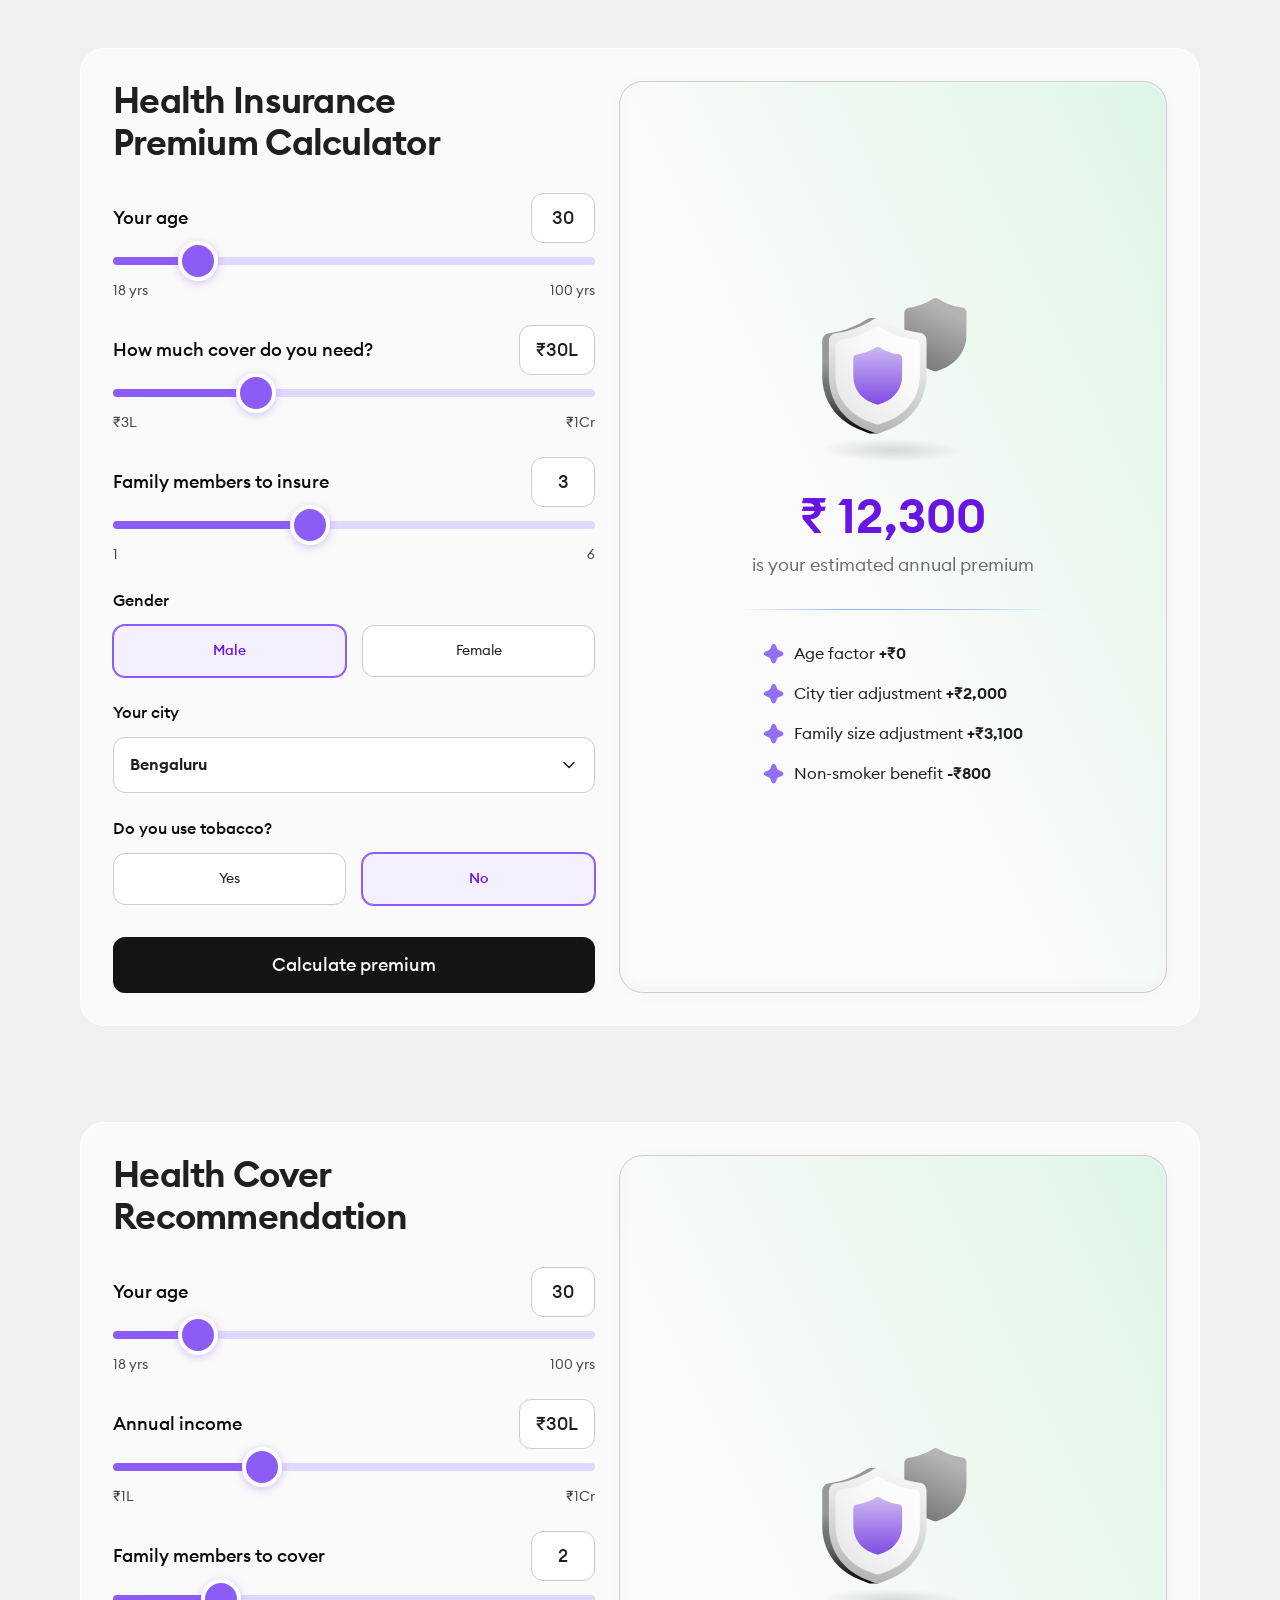
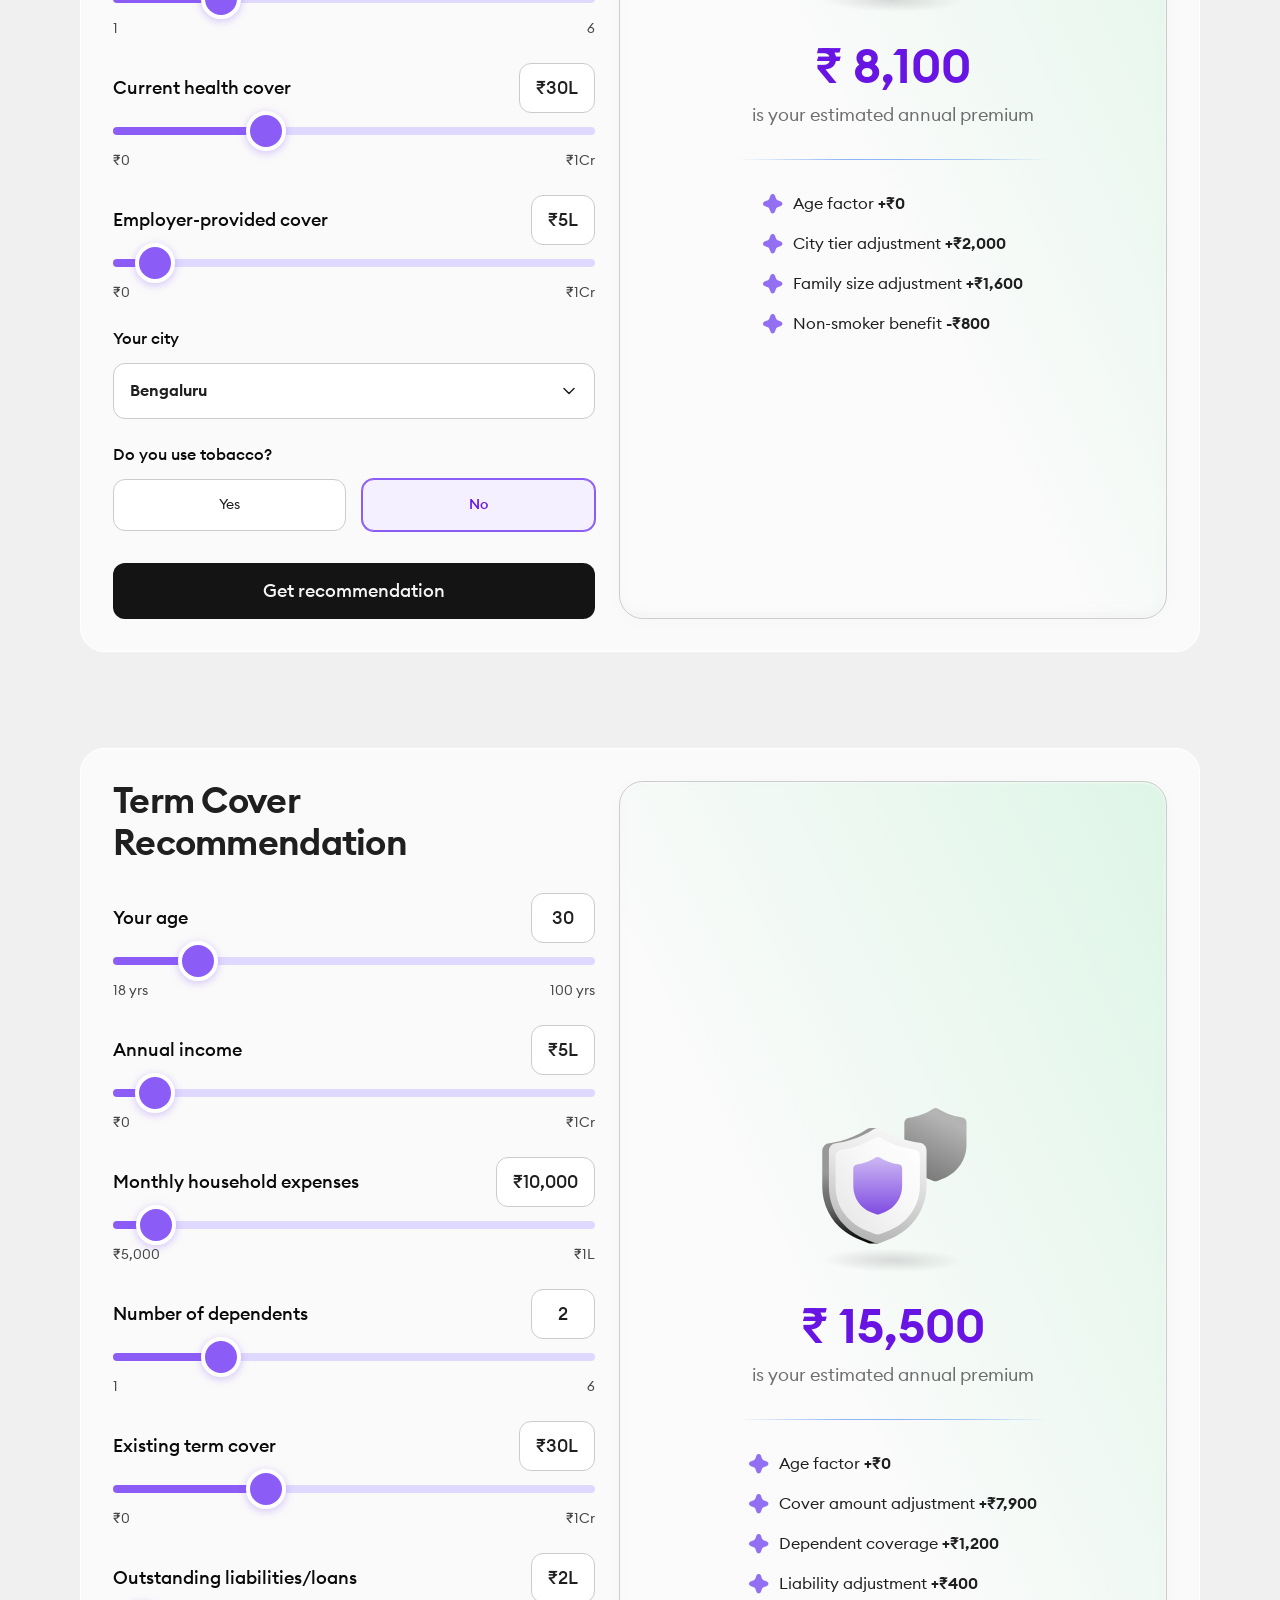
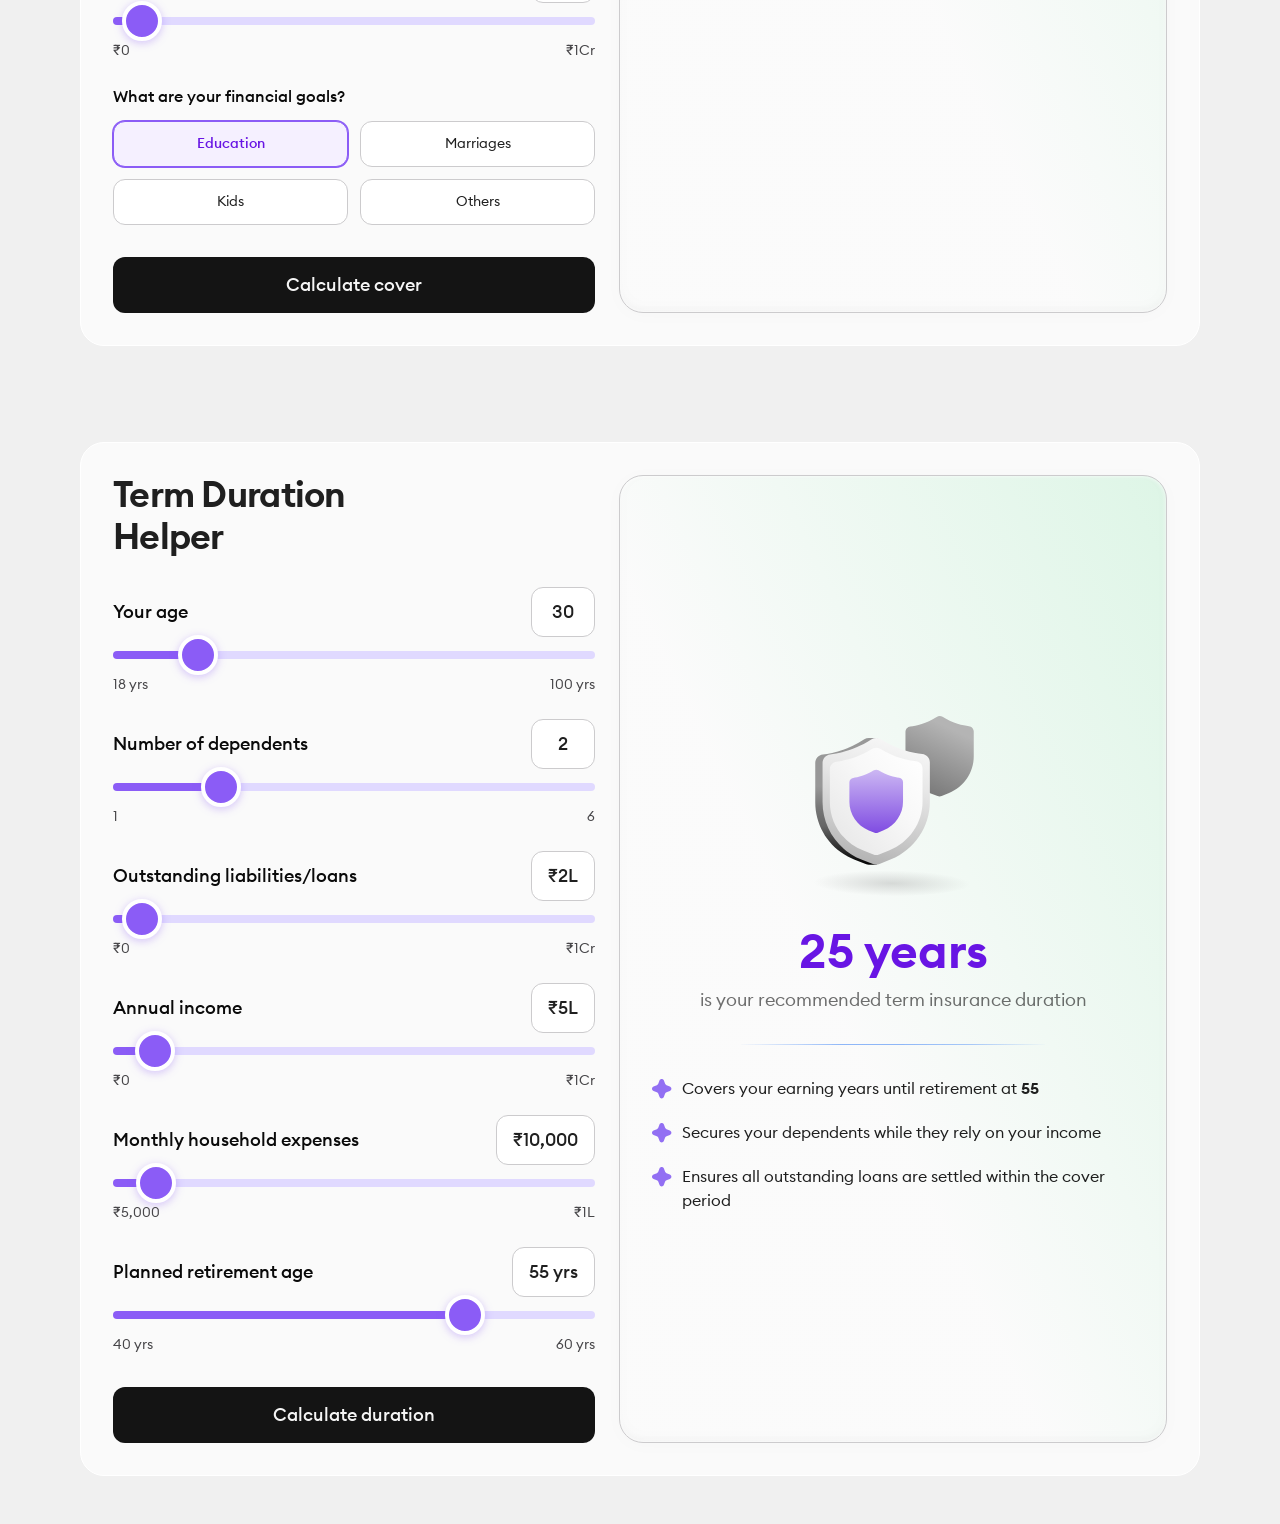
==== index.html @ f75a7721 "Initial commit: Calculators project with Euclid Circular B fonts Co-authored-by: Cursor <cursoragent" ====
<!DOCTYPE html>
<html lang="en">
<head>
  <meta charset="UTF-8">
  <meta name="viewport" content="width=device-width, initial-scale=1.0">
  <title>Insurance Calculators | Find the Right Cover for You</title>
  <link rel="preconnect" href="https://fonts.googleapis.com">
  <link rel="preconnect" href="https://fonts.gstatic.com" crossorigin>
  <link href="https://fonts.googleapis.com/css2?family=Inter:wght@400;500;600;700&display=swap" rel="stylesheet">
  <link rel="stylesheet" href="fonts.css">
  <link rel="stylesheet" href="styles.css">
</head>
<body>

  <!-- ========== CALCULATOR 1: Health Insurance Calculator ========== -->
  <section class="calculator-section" id="calc1">
    <div class="calculator-wrapper">
      <div class="calculator-container">
        <div class="input-panel">
          <h1 class="calculator-title">Health Insurance<br>Premium Calculator</h1>

          <div class="slider-group">
            <div class="slider-header">
              <label class="slider-label">Your age</label>
              <div class="slider-value-box"><span id="c1-ageValue">30</span></div>
            </div>
            <div class="slider-track-wrapper">
              <input type="range" id="c1-ageSlider" min="18" max="100" value="30" class="custom-slider">
            </div>
            <div class="slider-range"><span>18 yrs</span><span>100 yrs</span></div>
          </div>

          <div class="slider-group">
            <div class="slider-header">
              <label class="slider-label">How much cover do you need?</label>
              <div class="slider-value-box"><span id="c1-coverValue">₹30L</span></div>
            </div>
            <div class="slider-track-wrapper">
              <input type="range" id="c1-coverSlider" min="3" max="100" value="30" class="custom-slider">
            </div>
            <div class="slider-range"><span>₹3L</span><span>₹1Cr</span></div>
          </div>

          <div class="slider-group">
            <div class="slider-header">
              <label class="slider-label">Family members to insure</label>
              <div class="slider-value-box"><span id="c1-familyValue">3</span></div>
            </div>
            <div class="slider-track-wrapper">
              <input type="range" id="c1-familySlider" min="1" max="6" value="3" class="custom-slider">
            </div>
            <div class="slider-range"><span>1</span><span>6</span></div>
          </div>

          <div class="option-group">
            <label class="option-label">Gender</label>
            <div class="toggle-buttons">
              <button class="toggle-btn active" data-calc="c1" data-group="gender" data-value="male">Male</button>
              <button class="toggle-btn" data-calc="c1" data-group="gender" data-value="female">Female</button>
            </div>
          </div>

          <div class="option-group">
            <label class="option-label">Your city</label>
            <div class="select-wrapper">
              <select id="c1-citySelect">
                <option value="bengaluru">Bengaluru</option>
                <option value="mumbai">Mumbai</option>
                <option value="delhi">Delhi</option>
                <option value="chennai">Chennai</option>
                <option value="hyderabad">Hyderabad</option>
                <option value="kolkata">Kolkata</option>
                <option value="pune">Pune</option>
                <option value="ahmedabad">Ahmedabad</option>
                <option value="jaipur">Jaipur</option>
                <option value="other">Other</option>
              </select>
              <svg class="select-chevron" width="20" height="20" viewBox="0 0 20 20" fill="none"><path d="M5 7.5L10 12.5L15 7.5" stroke="currentColor" stroke-width="1.5" stroke-linecap="round" stroke-linejoin="round"/></svg>
            </div>
          </div>

          <div class="option-group">
            <label class="option-label">Do you use tobacco?</label>
            <div class="toggle-buttons">
              <button class="toggle-btn" data-calc="c1" data-group="tobacco" data-value="yes">Yes</button>
              <button class="toggle-btn active" data-calc="c1" data-group="tobacco" data-value="no">No</button>
            </div>
          </div>

          <button class="cta-button" data-calc="c1">Calculate premium</button>
        </div>

        <div class="results-panel">
          <div class="results-content">
            <div class="shield-icon">
              <img src="Porting.svg" alt="Insurance shield" width="182" height="182">
            </div>
            <div class="premium-display">
              <p class="premium-amount" id="c1-premiumAmount">₹ 13,700</p>
              <p class="premium-subtitle">is your estimated annual premium</p>
            </div>
            <img class="results-divider" src="divider.svg" alt="">
            <div class="breakdown-list">
              <div class="breakdown-item">
                <img class="breakdown-star" src="star.svg" alt="" width="20" height="20">
                <span class="breakdown-text">Age factor <strong id="c1-ageImpact">+₹2,400</strong></span>
              </div>
              <div class="breakdown-item">
                <img class="breakdown-star" src="star.svg" alt="" width="20" height="20">
                <span class="breakdown-text">City tier adjustment <strong id="c1-cityImpact">+₹1,200</strong></span>
              </div>
              <div class="breakdown-item">
                <img class="breakdown-star" src="star.svg" alt="" width="20" height="20">
                <span class="breakdown-text">Family size adjustment <strong id="c1-familyImpact">+₹3,100</strong></span>
              </div>
              <div class="breakdown-item">
                <img class="breakdown-star" src="star.svg" alt="" width="20" height="20">
                <span class="breakdown-text" id="c1-smokerText">Non-smoker benefit <strong id="c1-smokerImpact">-₹800</strong></span>
              </div>
            </div>
          </div>
        </div>
      </div>
    </div>
  </section>

  <!-- ========== CALCULATOR 2: Health Cover Recommendation ========== -->
  <section class="calculator-section" id="calc2">
    <div class="calculator-wrapper">
      <div class="calculator-container">
        <div class="input-panel">
          <h1 class="calculator-title">Health Cover<br>Recommendation</h1>

          <div class="slider-group">
            <div class="slider-header">
              <label class="slider-label">Your age</label>
              <div class="slider-value-box"><span id="c2-ageValue">30</span></div>
            </div>
            <div class="slider-track-wrapper">
              <input type="range" id="c2-ageSlider" min="18" max="100" value="30" class="custom-slider">
            </div>
            <div class="slider-range"><span>18 yrs</span><span>100 yrs</span></div>
          </div>

          <div class="slider-group">
            <div class="slider-header">
              <label class="slider-label">Annual income</label>
              <div class="slider-value-box"><span id="c2-incomeValue">₹30L</span></div>
            </div>
            <div class="slider-track-wrapper">
              <input type="range" id="c2-incomeSlider" min="1" max="100" value="30" class="custom-slider">
            </div>
            <div class="slider-range"><span>₹1L</span><span>₹1Cr</span></div>
          </div>

          <div class="slider-group">
            <div class="slider-header">
              <label class="slider-label">Family members to cover</label>
              <div class="slider-value-box"><span id="c2-familyValue">2</span></div>
            </div>
            <div class="slider-track-wrapper">
              <input type="range" id="c2-familySlider" min="1" max="6" value="2" class="custom-slider">
            </div>
            <div class="slider-range"><span>1</span><span>6</span></div>
          </div>

          <div class="slider-group">
            <div class="slider-header">
              <label class="slider-label">Current health cover</label>
              <div class="slider-value-box"><span id="c2-existingValue">₹30L</span></div>
            </div>
            <div class="slider-track-wrapper">
              <input type="range" id="c2-existingSlider" min="0" max="100" value="30" class="custom-slider">
            </div>
            <div class="slider-range"><span>₹0</span><span>₹1Cr</span></div>
          </div>

          <div class="slider-group">
            <div class="slider-header">
              <label class="slider-label">Employer-provided cover</label>
              <div class="slider-value-box"><span id="c2-companyValue">₹5L</span></div>
            </div>
            <div class="slider-track-wrapper">
              <input type="range" id="c2-companySlider" min="0" max="100" value="5" class="custom-slider">
            </div>
            <div class="slider-range"><span>₹0</span><span>₹1Cr</span></div>
          </div>

          <div class="option-group">
            <label class="option-label">Your city</label>
            <div class="select-wrapper">
              <select id="c2-citySelect">
                <option value="bengaluru">Bengaluru</option>
                <option value="mumbai">Mumbai</option>
                <option value="delhi">Delhi</option>
                <option value="chennai">Chennai</option>
                <option value="hyderabad">Hyderabad</option>
                <option value="kolkata">Kolkata</option>
                <option value="pune">Pune</option>
                <option value="ahmedabad">Ahmedabad</option>
                <option value="jaipur">Jaipur</option>
                <option value="other">Other</option>
              </select>
              <svg class="select-chevron" width="20" height="20" viewBox="0 0 20 20" fill="none"><path d="M5 7.5L10 12.5L15 7.5" stroke="currentColor" stroke-width="1.5" stroke-linecap="round" stroke-linejoin="round"/></svg>
            </div>
          </div>

          <div class="option-group">
            <label class="option-label">Do you use tobacco?</label>
            <div class="toggle-buttons">
              <button class="toggle-btn" data-calc="c2" data-group="tobacco" data-value="yes">Yes</button>
              <button class="toggle-btn active" data-calc="c2" data-group="tobacco" data-value="no">No</button>
            </div>
          </div>

          <button class="cta-button" data-calc="c2">Get recommendation</button>
        </div>

        <div class="results-panel">
          <div class="results-content">
            <div class="shield-icon">
              <img src="Porting.svg" alt="Insurance shield" width="182" height="182">
            </div>
            <div class="premium-display">
              <p class="premium-amount" id="c2-premiumAmount">₹ 13,700</p>
              <p class="premium-subtitle">is your estimated annual premium</p>
            </div>
            <img class="results-divider" src="divider.svg" alt="">
            <div class="breakdown-list">
              <div class="breakdown-item">
                <img class="breakdown-star" src="star.svg" alt="" width="20" height="20">
                <span class="breakdown-text">Age factor <strong id="c2-ageImpact">+₹2,400</strong></span>
              </div>
              <div class="breakdown-item">
                <img class="breakdown-star" src="star.svg" alt="" width="20" height="20">
                <span class="breakdown-text">City tier adjustment <strong id="c2-cityImpact">+₹1,200</strong></span>
              </div>
              <div class="breakdown-item">
                <img class="breakdown-star" src="star.svg" alt="" width="20" height="20">
                <span class="breakdown-text">Family size adjustment <strong id="c2-familyImpact">+₹3,100</strong></span>
              </div>
              <div class="breakdown-item">
                <img class="breakdown-star" src="star.svg" alt="" width="20" height="20">
                <span class="breakdown-text" id="c2-smokerText">Non-smoker benefit <strong id="c2-smokerImpact">-₹800</strong></span>
              </div>
            </div>
          </div>
        </div>
      </div>
    </div>
  </section>

  <!-- ========== CALCULATOR 3: Term Cover Recommendation ========== -->
  <section class="calculator-section" id="calc3">
    <div class="calculator-wrapper">
      <div class="calculator-container">
        <div class="input-panel">
          <h1 class="calculator-title">Term Cover<br>Recommendation</h1>

          <div class="slider-group">
            <div class="slider-header">
              <label class="slider-label">Your age</label>
              <div class="slider-value-box"><span id="c3-ageValue">30</span></div>
            </div>
            <div class="slider-track-wrapper">
              <input type="range" id="c3-ageSlider" min="18" max="100" value="30" class="custom-slider">
            </div>
            <div class="slider-range"><span>18 yrs</span><span>100 yrs</span></div>
          </div>

          <div class="slider-group">
            <div class="slider-header">
              <label class="slider-label">Annual income</label>
              <div class="slider-value-box"><span id="c3-incomeValue">₹5L</span></div>
            </div>
            <div class="slider-track-wrapper">
              <input type="range" id="c3-incomeSlider" min="0" max="100" value="5" class="custom-slider">
            </div>
            <div class="slider-range"><span>₹0</span><span>₹1Cr</span></div>
          </div>

          <div class="slider-group">
            <div class="slider-header">
              <label class="slider-label">Monthly household expenses</label>
              <div class="slider-value-box"><span id="c3-expensesValue">₹10,000</span></div>
            </div>
            <div class="slider-track-wrapper">
              <input type="range" id="c3-expensesSlider" min="5000" max="100000" value="10000" step="1000" class="custom-slider">
            </div>
            <div class="slider-range"><span>₹5,000</span><span>₹1L</span></div>
          </div>

          <div class="slider-group">
            <div class="slider-header">
              <label class="slider-label">Number of dependents</label>
              <div class="slider-value-box"><span id="c3-dependentsValue">2</span></div>
            </div>
            <div class="slider-track-wrapper">
              <input type="range" id="c3-dependentsSlider" min="1" max="6" value="2" class="custom-slider">
            </div>
            <div class="slider-range"><span>1</span><span>6</span></div>
          </div>

          <div class="slider-group">
            <div class="slider-header">
              <label class="slider-label">Existing term cover</label>
              <div class="slider-value-box"><span id="c3-existingValue">₹30L</span></div>
            </div>
            <div class="slider-track-wrapper">
              <input type="range" id="c3-existingSlider" min="0" max="100" value="30" class="custom-slider">
            </div>
            <div class="slider-range"><span>₹0</span><span>₹1Cr</span></div>
          </div>

          <div class="slider-group">
            <div class="slider-header">
              <label class="slider-label">Outstanding liabilities/loans</label>
              <div class="slider-value-box"><span id="c3-liabilitiesValue">₹2L</span></div>
            </div>
            <div class="slider-track-wrapper">
              <input type="range" id="c3-liabilitiesSlider" min="0" max="100" value="2" class="custom-slider">
            </div>
            <div class="slider-range"><span>₹0</span><span>₹1Cr</span></div>
          </div>

          <div class="option-group">
            <label class="option-label">What are your financial goals?</label>
            <div class="toggle-buttons multi-select-grid">
              <button class="toggle-btn multi-btn active" data-calc="c3" data-group="goals" data-value="education">Education</button>
              <button class="toggle-btn multi-btn" data-calc="c3" data-group="goals" data-value="marriages">Marriages</button>
              <button class="toggle-btn multi-btn" data-calc="c3" data-group="goals" data-value="kids">Kids</button>
              <button class="toggle-btn multi-btn" data-calc="c3" data-group="goals" data-value="others">Others</button>
            </div>
          </div>

          <button class="cta-button" data-calc="c3">Calculate cover</button>
        </div>

        <div class="results-panel">
          <div class="results-content">
            <div class="shield-icon">
              <img src="Porting.svg" alt="Insurance shield" width="182" height="182">
            </div>
            <div class="premium-display">
              <p class="premium-amount" id="c3-premiumAmount">₹ 13,700</p>
              <p class="premium-subtitle">is your estimated annual premium</p>
            </div>
            <img class="results-divider" src="divider.svg" alt="">
            <div class="breakdown-list">
              <div class="breakdown-item">
                <img class="breakdown-star" src="star.svg" alt="" width="20" height="20">
                <span class="breakdown-text">Age factor <strong id="c3-ageImpact">+₹2,400</strong></span>
              </div>
              <div class="breakdown-item">
                <img class="breakdown-star" src="star.svg" alt="" width="20" height="20">
                <span class="breakdown-text">Cover amount adjustment <strong id="c3-cityImpact">+₹1,200</strong></span>
              </div>
              <div class="breakdown-item">
                <img class="breakdown-star" src="star.svg" alt="" width="20" height="20">
                <span class="breakdown-text">Dependent coverage <strong id="c3-familyImpact">+₹3,100</strong></span>
              </div>
              <div class="breakdown-item">
                <img class="breakdown-star" src="star.svg" alt="" width="20" height="20">
                <span class="breakdown-text" id="c3-smokerText">Liability adjustment <strong id="c3-smokerImpact">+₹400</strong></span>
              </div>
            </div>
          </div>
        </div>
      </div>
    </div>
  </section>

  <!-- ========== CALCULATOR 4: Term Duration Helper ========== -->
  <section class="calculator-section" id="calc4">
    <div class="calculator-wrapper">
      <div class="calculator-container">
        <div class="input-panel">
          <h1 class="calculator-title">Term Duration<br>Helper</h1>

          <div class="slider-group">
            <div class="slider-header">
              <label class="slider-label">Your age</label>
              <div class="slider-value-box"><span id="c4-ageValue">30</span></div>
            </div>
            <div class="slider-track-wrapper">
              <input type="range" id="c4-ageSlider" min="18" max="100" value="30" class="custom-slider">
            </div>
            <div class="slider-range"><span>18 yrs</span><span>100 yrs</span></div>
          </div>

          <div class="slider-group">
            <div class="slider-header">
              <label class="slider-label">Number of dependents</label>
              <div class="slider-value-box"><span id="c4-dependentsValue">2</span></div>
            </div>
            <div class="slider-track-wrapper">
              <input type="range" id="c4-dependentsSlider" min="1" max="6" value="2" class="custom-slider">
            </div>
            <div class="slider-range"><span>1</span><span>6</span></div>
          </div>

          <div class="slider-group">
            <div class="slider-header">
              <label class="slider-label">Outstanding liabilities/loans</label>
              <div class="slider-value-box"><span id="c4-liabilitiesValue">₹2L</span></div>
            </div>
            <div class="slider-track-wrapper">
              <input type="range" id="c4-liabilitiesSlider" min="0" max="100" value="2" class="custom-slider">
            </div>
            <div class="slider-range"><span>₹0</span><span>₹1Cr</span></div>
          </div>

          <div class="slider-group">
            <div class="slider-header">
              <label class="slider-label">Annual income</label>
              <div class="slider-value-box"><span id="c4-incomeValue">₹5L</span></div>
            </div>
            <div class="slider-track-wrapper">
              <input type="range" id="c4-incomeSlider" min="0" max="100" value="5" class="custom-slider">
            </div>
            <div class="slider-range"><span>₹0</span><span>₹1Cr</span></div>
          </div>

          <div class="slider-group">
            <div class="slider-header">
              <label class="slider-label">Monthly household expenses</label>
              <div class="slider-value-box"><span id="c4-expensesValue">₹10,000</span></div>
            </div>
            <div class="slider-track-wrapper">
              <input type="range" id="c4-expensesSlider" min="5000" max="100000" value="10000" step="1000" class="custom-slider">
            </div>
            <div class="slider-range"><span>₹5,000</span><span>₹1L</span></div>
          </div>

          <div class="slider-group">
            <div class="slider-header">
              <label class="slider-label">Planned retirement age</label>
              <div class="slider-value-box"><span id="c4-retireValue">55 yrs</span></div>
            </div>
            <div class="slider-track-wrapper">
              <input type="range" id="c4-retireSlider" min="40" max="60" value="55" class="custom-slider">
            </div>
            <div class="slider-range"><span>40 yrs</span><span>60 yrs</span></div>
          </div>

          <button class="cta-button" data-calc="c4">Calculate duration</button>
        </div>

        <div class="results-panel">
          <div class="results-content">
            <div class="shield-icon shield-icon-large">
              <img src="Porting.svg" alt="Insurance shield" width="182" height="182">
            </div>
            <div class="premium-display">
              <p class="premium-amount" id="c4-yearsAmount">25 years</p>
              <p class="premium-subtitle">is your recommended term insurance duration</p>
            </div>
            <img class="results-divider" src="divider.svg" alt="">
            <div class="breakdown-list breakdown-list-duration">
              <div class="breakdown-item">
                <img class="breakdown-star" src="star.svg" alt="" width="20" height="20">
                <span class="breakdown-text" id="c4-point1">Covers your earning years until retirement at <strong>55</strong></span>
              </div>
              <div class="breakdown-item">
                <img class="breakdown-star" src="star.svg" alt="" width="20" height="20">
                <span class="breakdown-text">Secures your dependents while they rely on your income</span>
              </div>
              <div class="breakdown-item">
                <img class="breakdown-star" src="star.svg" alt="" width="20" height="20">
                <span class="breakdown-text">Ensures all outstanding loans are settled within the cover period</span>
              </div>
            </div>
          </div>
        </div>
      </div>
    </div>
  </section>

  <script src="script.js"></script>
</body>
</html>
---- fonts.css ----
/*
  Euclid Circular B — Font Face Declarations
  
  If you have the .woff2 / .woff / .ttf files, place them in a "fonts/" folder
  and uncomment the @font-face blocks below.
  
  Otherwise, the font will load from the system if installed locally.
*/

/*
@font-face {
  font-family: 'Euclid Circular B';
  src: url('fonts/EuclidCircularB-Regular.woff2') format('woff2'),
       url('fonts/EuclidCircularB-Regular.woff') format('woff');
  font-weight: 400;
  font-style: normal;
  font-display: swap;
}

@font-face {
  font-family: 'Euclid Circular B';
  src: url('fonts/EuclidCircularB-Medium.woff2') format('woff2'),
       url('fonts/EuclidCircularB-Medium.woff') format('woff');
  font-weight: 500;
  font-style: normal;
  font-display: swap;
}

@font-face {
  font-family: 'Euclid Circular B';
  src: url('fonts/EuclidCircularB-Semibold.woff2') format('woff2'),
       url('fonts/EuclidCircularB-Semibold.woff') format('woff');
  font-weight: 600;
  font-style: normal;
  font-display: swap;
}

@font-face {
  font-family: 'Euclid Circular B';
  src: url('fonts/EuclidCircularB-Bold.woff2') format('woff2'),
       url('fonts/EuclidCircularB-Bold.woff') format('woff');
  font-weight: 700;
  font-style: normal;
  font-display: swap;
}
*/
---- styles.css ----
/* Font Face - Euclid Circular B */
@font-face {
  font-family: 'Euclid Circular B';
  src: url('Font/EuclidCircularB-Light.ttf') format('truetype');
  font-weight: 300;
  font-style: normal;
}

@font-face {
  font-family: 'Euclid Circular B';
  src: url('Font/EuclidCircularB-LightItalic.ttf') format('truetype');
  font-weight: 300;
  font-style: italic;
}

@font-face {
  font-family: 'Euclid Circular B';
  src: url('Font/EuclidCircularB-Regular.ttf') format('truetype');
  font-weight: 400;
  font-style: normal;
}

@font-face {
  font-family: 'Euclid Circular B';
  src: url('Font/EuclidCircularB-RegularItalic.ttf') format('truetype');
  font-weight: 400;
  font-style: italic;
}

@font-face {
  font-family: 'Euclid Circular B';
  src: url('Font/EuclidCircularB-Medium.ttf') format('truetype');
  font-weight: 500;
  font-style: normal;
}

@font-face {
  font-family: 'Euclid Circular B';
  src: url('Font/EuclidCircularB-MediumItalic.ttf') format('truetype');
  font-weight: 500;
  font-style: italic;
}

@font-face {
  font-family: 'Euclid Circular B';
  src: url('Font/EuclidCircularB-Semibold.ttf') format('truetype');
  font-weight: 600;
  font-style: normal;
}

@font-face {
  font-family: 'Euclid Circular B';
  src: url('Font/EuclidCircularB-SemiboldItalic.ttf') format('truetype');
  font-weight: 600;
  font-style: italic;
}

@font-face {
  font-family: 'Euclid Circular B';
  src: url('Font/EuclidCircularB-Bold.ttf') format('truetype');
  font-weight: 700;
  font-style: normal;
}

@font-face {
  font-family: 'Euclid Circular B';
  src: url('Font/EuclidCircularB-BoldItalic.ttf') format('truetype');
  font-weight: 700;
  font-style: italic;
}

/* Reset & Base */
*,
*::before,
*::after {
  margin: 0;
  padding: 0;
  box-sizing: border-box;
}

:root {
  --primary-200: #8B5CF6;
  --primary-300: #6815E4;
  --primary-50: #E0D9FF;
  --surface-elevated: #FAFAFA;
  --surface-overlay: #FFFFFF;
  --surface-static: #141414;
  --border-secondary: #CCCBCD;
  --text-primary: rgba(0, 0, 0, 0.88);
  --text-secondary: rgba(0, 0, 0, 0.56);
  --text-on-dark: rgba(255, 255, 255, 0.96);
  --font-family: 'Euclid Circular B', 'Inter', sans-serif;
  --radius-xl: 12px;
  --radius-3xl: 20px;
  --radius-4xl: 24px;

  /* Spacing scale */
  --space-4: 4px;
  --space-8: 8px;
  --space-12: 12px;
  --space-16: 16px;
  --space-20: 20px;
  --space-24: 24px;
  --space-32: 32px;
  --space-40: 40px;
}

html {
  scroll-behavior: smooth;
}

body {
  font-family: var(--font-family);
  background: #f0f0f0;
  -webkit-font-smoothing: antialiased;
  -moz-osx-font-smoothing: grayscale;
}

/* ==========================================
   Section Layout
   ========================================== */

.calculator-section {
  display: flex;
  align-items: center;
  justify-content: center;
  min-height: 100vh;
  padding: 48px 24px;
}

/* ==========================================
   Main Container
   ========================================== */

.calculator-wrapper {
  width: 100%;
  max-width: 1120px;
}

.calculator-container {
  display: flex;
  gap: var(--space-24);
  align-items: stretch;
  padding: var(--space-32);
  background: var(--surface-elevated);
  border: 1px solid white;
  border-radius: var(--radius-4xl);
  backdrop-filter: blur(24px);
}

/* ==========================================
   Left Panel — Inputs
   ========================================== */

.input-panel {
  flex: 1;
  display: flex;
  flex-direction: column;
  gap: var(--space-24);
  min-width: 0;
}

.calculator-title {
  font-size: 36px;
  font-weight: 600;
  line-height: 42px;
  color: var(--text-primary);
  letter-spacing: -0.02em;
  margin-bottom: var(--space-4);
}

/* ==========================================
   Slider Groups
   ========================================== */

.slider-group {
  display: flex;
  flex-direction: column;
  gap: var(--space-4);
}

.slider-header {
  display: flex;
  align-items: center;
  justify-content: space-between;
  gap: var(--space-16);
  min-height: 50px;
}

.slider-label {
  font-size: 18px;
  font-weight: 500;
  line-height: 24px;
  color: #0A0A0A;
}

.slider-value-box {
  display: flex;
  align-items: center;
  justify-content: center;
  padding: 10px 16px;
  height: 50px;
  min-width: 64px;
  background: var(--surface-overlay);
  border: 1px solid var(--border-secondary);
  border-radius: var(--radius-xl);
  font-size: 18px;
  font-weight: 500;
  line-height: 24px;
  color: var(--text-primary);
  white-space: nowrap;
}

/* ==========================================
   Custom Range Slider
   ========================================== */

.slider-track-wrapper {
  padding: 10px 0;
  display: flex;
  align-items: center;
}

.custom-slider {
  -webkit-appearance: none;
  appearance: none;
  width: 100%;
  height: 8px;
  border-radius: var(--radius-3xl);
  outline: none;
  cursor: pointer;
  background: linear-gradient(
    to right,
    var(--primary-200) 0%,
    var(--primary-200) var(--slider-progress, 15%),
    var(--primary-50) var(--slider-progress, 15%),
    var(--primary-50) 100%
  );
}

.custom-slider::-webkit-slider-thumb {
  -webkit-appearance: none;
  appearance: none;
  width: 40px;
  height: 40px;
  border-radius: 50%;
  background: var(--primary-200);
  cursor: pointer;
  border: 4px solid white;
  box-shadow: 0 2px 8px rgba(139, 92, 246, 0.35);
  transition: box-shadow 0.2s ease;
}

.custom-slider::-webkit-slider-thumb:hover {
  box-shadow: 0 2px 14px rgba(139, 92, 246, 0.5);
}

.custom-slider::-webkit-slider-thumb:active {
  box-shadow: 0 2px 18px rgba(139, 92, 246, 0.65);
}

.custom-slider::-moz-range-thumb {
  width: 40px;
  height: 40px;
  border-radius: 50%;
  background: var(--primary-200);
  cursor: pointer;
  border: 4px solid white;
  box-shadow: 0 2px 8px rgba(139, 92, 246, 0.35);
}

.custom-slider::-moz-range-track {
  height: 8px;
  border-radius: var(--radius-3xl);
  background: var(--primary-50);
}

.custom-slider::-moz-range-progress {
  height: 8px;
  border-radius: var(--radius-3xl);
  background: var(--primary-200);
}

.slider-range {
  display: flex;
  justify-content: space-between;
  font-size: 14px;
  font-weight: 400;
  line-height: 20px;
  color: #474649;
  padding-top: 2px;
}

/* ==========================================
   Option Groups (Gender, Tobacco, City)
   ========================================== */

.option-group {
  display: flex;
  flex-direction: column;
  gap: var(--space-12);
}

.option-label {
  font-size: 16px;
  font-weight: 500;
  line-height: 24px;
  color: #0A0A0A;
}

.toggle-buttons {
  display: flex;
  gap: var(--space-16);
}

.toggle-btn {
  flex: 1;
  height: 52px;
  display: flex;
  align-items: center;
  justify-content: center;
  background: var(--surface-overlay);
  border: 1px solid var(--border-secondary);
  border-radius: var(--radius-xl);
  font-family: var(--font-family);
  font-size: 14px;
  font-weight: 400;
  line-height: 20px;
  color: var(--text-primary);
  cursor: pointer;
  transition: all 0.2s ease;
}

.toggle-btn:hover {
  border-color: var(--primary-200);
  background: #faf8ff;
}

.toggle-btn.active {
  border-color: var(--primary-200);
  background: #F5F0FF;
  color: var(--primary-300);
  font-weight: 500;
  box-shadow: 0 0 0 1px var(--primary-200);
}

/* Multi-select grid (future goals) */
.multi-select-grid {
  display: grid;
  grid-template-columns: 1fr 1fr;
  gap: var(--space-12);
}

.multi-btn {
  height: 46px;
  font-size: 14px;
}

/* ==========================================
   Select / Dropdown
   ========================================== */

.select-wrapper {
  position: relative;
  width: 100%;
}

.select-wrapper select {
  width: 100%;
  height: 56px;
  padding: 14px 16px;
  padding-right: 48px;
  background: var(--surface-overlay);
  border: 1px solid var(--border-secondary);
  border-radius: var(--radius-xl);
  font-family: var(--font-family);
  font-size: 16px;
  font-weight: 600;
  line-height: 20px;
  color: var(--text-primary);
  cursor: pointer;
  -webkit-appearance: none;
  -moz-appearance: none;
  appearance: none;
  outline: none;
  transition: border-color 0.2s ease;
}

.select-wrapper select:hover {
  border-color: var(--primary-200);
}

.select-wrapper select:focus {
  border-color: var(--primary-200);
  box-shadow: 0 0 0 1px var(--primary-200);
}

.select-chevron {
  position: absolute;
  right: 16px;
  top: 50%;
  transform: translateY(-50%);
  pointer-events: none;
  color: var(--text-primary);
}

/* ==========================================
   CTA Button
   ========================================== */

.cta-button {
  width: 100%;
  height: 56px;
  display: flex;
  align-items: center;
  justify-content: center;
  background: var(--surface-static);
  border: none;
  border-radius: var(--radius-xl);
  font-family: var(--font-family);
  font-size: 18px;
  font-weight: 500;
  line-height: 28px;
  color: var(--text-on-dark);
  cursor: pointer;
  margin-top: var(--space-8);
  transition: all 0.2s ease;
}

.cta-button:hover {
  background: #2a2a2a;
  transform: translateY(-1px);
  box-shadow: 0 4px 12px rgba(0, 0, 0, 0.15);
}

.cta-button:active {
  transform: translateY(0);
  box-shadow: none;
}

/* ==========================================
   Right Panel — Results
   ========================================== */

.results-panel {
  flex: 1;
  display: flex;
  flex-direction: column;
  align-items: center;
  justify-content: center;
  padding: var(--space-32);
  border: 1px solid var(--border-secondary);
  border-radius: var(--radius-4xl);
  background: linear-gradient(244deg, rgba(74, 222, 128, 0.16) 0%, rgba(255, 255, 255, 0.16) 58%);
  box-shadow:
    0px 2px 20px 0px rgba(0, 0, 0, 0.02),
    inset 0px 0px 4px 0px rgba(255, 255, 255, 0.88),
    inset 0px -4px 16px 0px rgba(0, 0, 0, 0.02),
    inset 0px -4px 4px 0px rgba(0, 0, 0, 0.02);
  min-width: 0;
}

.results-content {
  display: flex;
  flex-direction: column;
  align-items: center;
  width: 100%;
}

/* Shield Icon */
.shield-icon {
  display: flex;
  align-items: center;
  justify-content: center;
  margin-bottom: var(--space-20);
}

.shield-icon img {
  width: 182px;
  height: 182px;
  object-fit: contain;
}

.shield-icon-large img {
  width: 200px;
  height: 200px;
}

/* Premium Display */
.premium-display {
  display: flex;
  flex-direction: column;
  align-items: center;
  gap: var(--space-8);
  margin-bottom: var(--space-32);
}

.premium-amount {
  font-size: 48px;
  font-weight: 600;
  line-height: 54px;
  color: var(--primary-300);
  transition: all 0.3s ease;
}

.premium-amount.updating {
  transform: scale(1.05);
  opacity: 0.7;
}

.premium-subtitle {
  font-size: 18px;
  font-weight: 400;
  line-height: 24px;
  color: var(--text-secondary);
  text-align: center;
}

/* Divider */
.results-divider {
  display: block;
  width: 100%;
  max-width: 344px;
  height: auto;
  margin-bottom: var(--space-32);
}

/* Breakdown List */
.breakdown-list {
  display: flex;
  flex-direction: column;
  gap: var(--space-16);
  align-self: center;
}

.breakdown-list-duration {
  gap: var(--space-20);
}

.breakdown-item {
  display: flex;
  align-items: flex-start;
  gap: 10px;
}

.breakdown-star {
  flex-shrink: 0;
  width: 20px;
  height: 20px;
  margin-top: 2px;
  object-fit: contain;
}

.breakdown-text {
  font-size: 16px;
  font-weight: 400;
  line-height: 24px;
  color: var(--text-primary);
}

.breakdown-text strong {
  font-weight: 600;
}

/* ==========================================
   Responsive — Tablet
   ========================================== */

@media (max-width: 900px) {
  .calculator-section {
    padding: 24px 16px;
    min-height: auto;
  }

  .calculator-container {
    flex-direction: column;
    padding: var(--space-24);
    gap: var(--space-24);
  }

  .results-panel {
    padding: var(--space-32) var(--space-24);
  }

  .calculator-title {
    font-size: 28px;
    line-height: 34px;
    margin-bottom: 0;
  }

  .premium-amount {
    font-size: 40px;
    line-height: 48px;
  }

  .slider-label {
    font-size: 16px;
  }

  .slider-value-box {
    height: 46px;
    font-size: 16px;
    min-width: 58px;
  }
}

/* ==========================================
   Responsive — Mobile
   ========================================== */

@media (max-width: 480px) {
  .calculator-section {
    padding: 16px 12px;
  }

  .calculator-container {
    padding: var(--space-16);
    gap: var(--space-16);
  }

  .input-panel {
    gap: var(--space-20);
  }

  .toggle-buttons {
    gap: var(--space-12);
  }

  .multi-select-grid {
    gap: var(--space-8);
  }

  .calculator-title {
    font-size: 24px;
    line-height: 30px;
  }

  .premium-amount {
    font-size: 32px;
    line-height: 40px;
  }

  .breakdown-text {
    font-size: 14px;
    line-height: 20px;
  }

  .results-divider {
    max-width: 100%;
  }

  .slider-label {
    font-size: 14px;
  }

  .slider-value-box {
    font-size: 14px;
    padding: 8px 12px;
    height: 42px;
    min-width: 50px;
  }

  .slider-range {
    font-size: 13px;
  }

  .toggle-btn {
    height: 46px;
    font-size: 13px;
  }

  .multi-btn {
    height: 42px;
  }

  .select-wrapper select {
    height: 50px;
    font-size: 15px;
    padding: 12px 14px;
    padding-right: 44px;
  }

  .cta-button {
    height: 50px;
    font-size: 16px;
  }

  .premium-subtitle {
    font-size: 15px;
  }

  .shield-icon img {
    width: 140px;
    height: 140px;
  }

  .shield-icon-large img {
    width: 150px;
    height: 150px;
  }

  .premium-display {
    margin-bottom: var(--space-24);
  }

  .results-divider {
    margin-bottom: var(--space-24);
  }
}
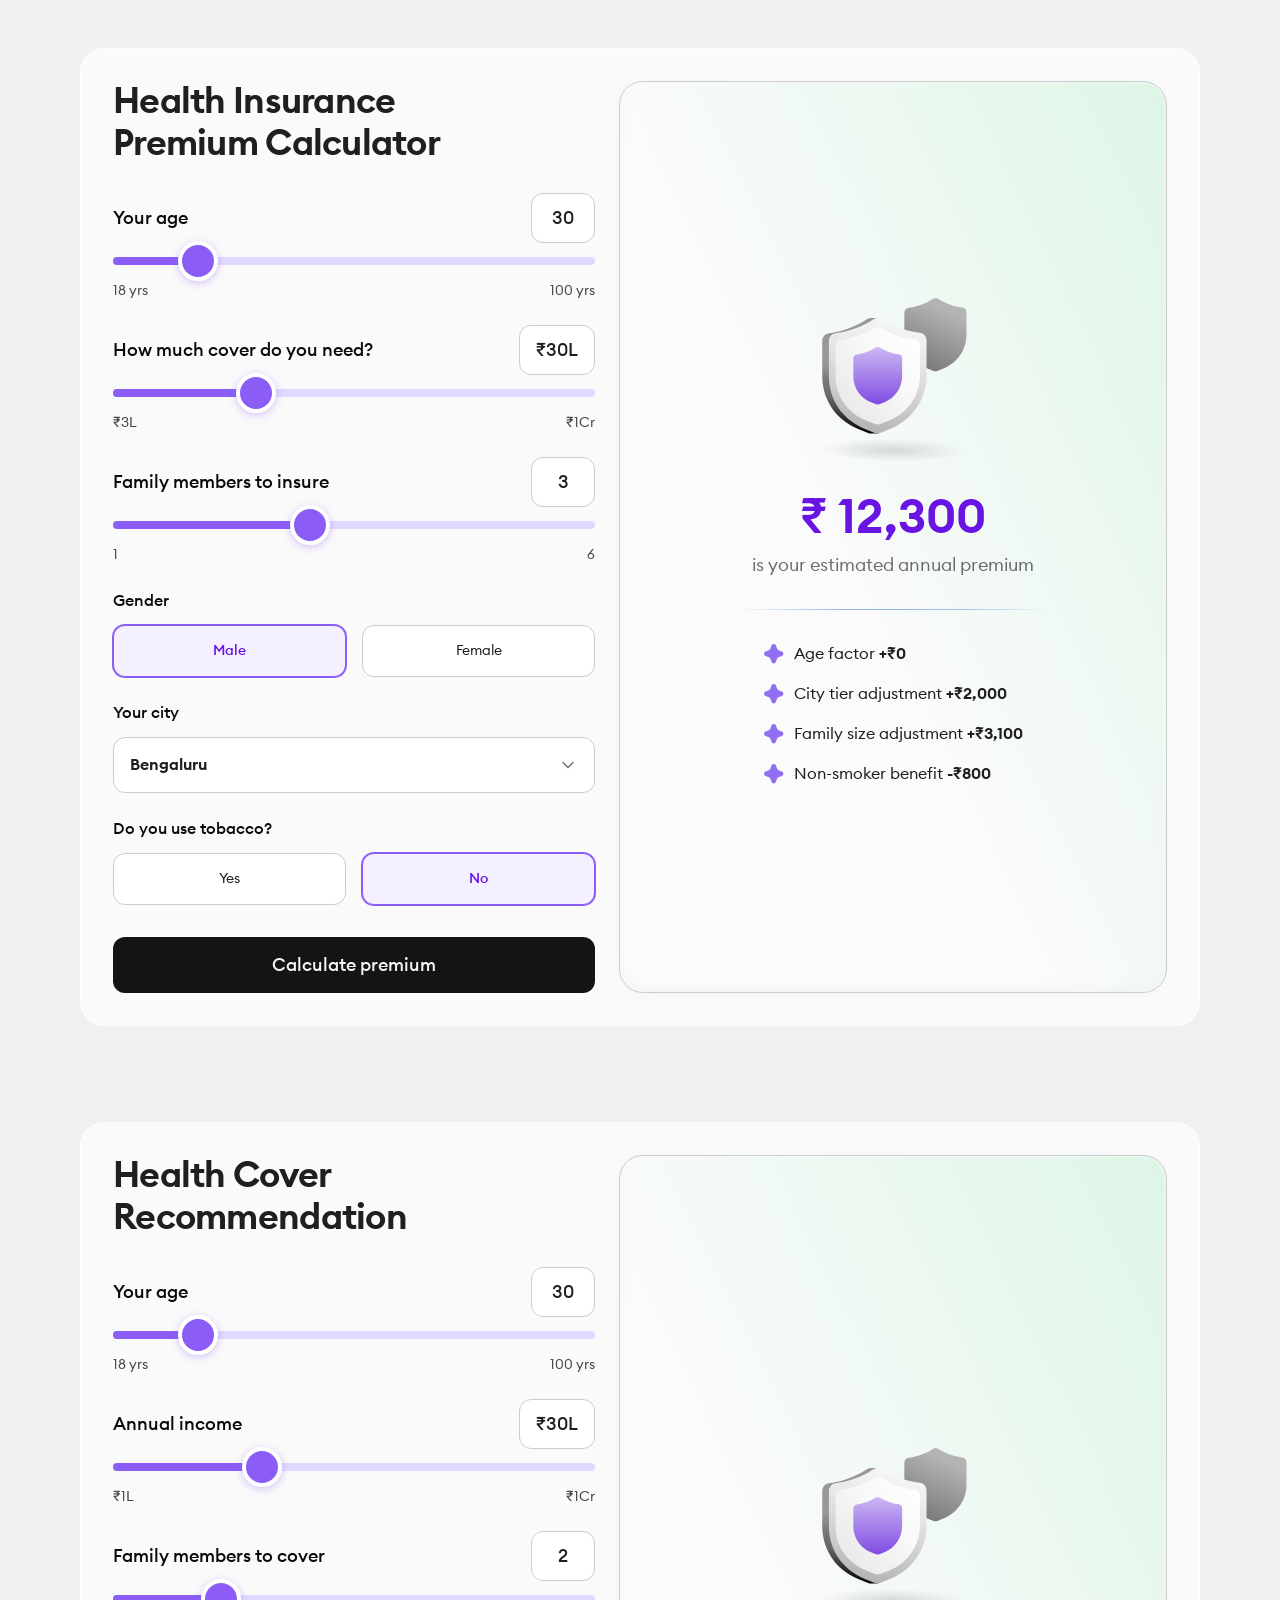
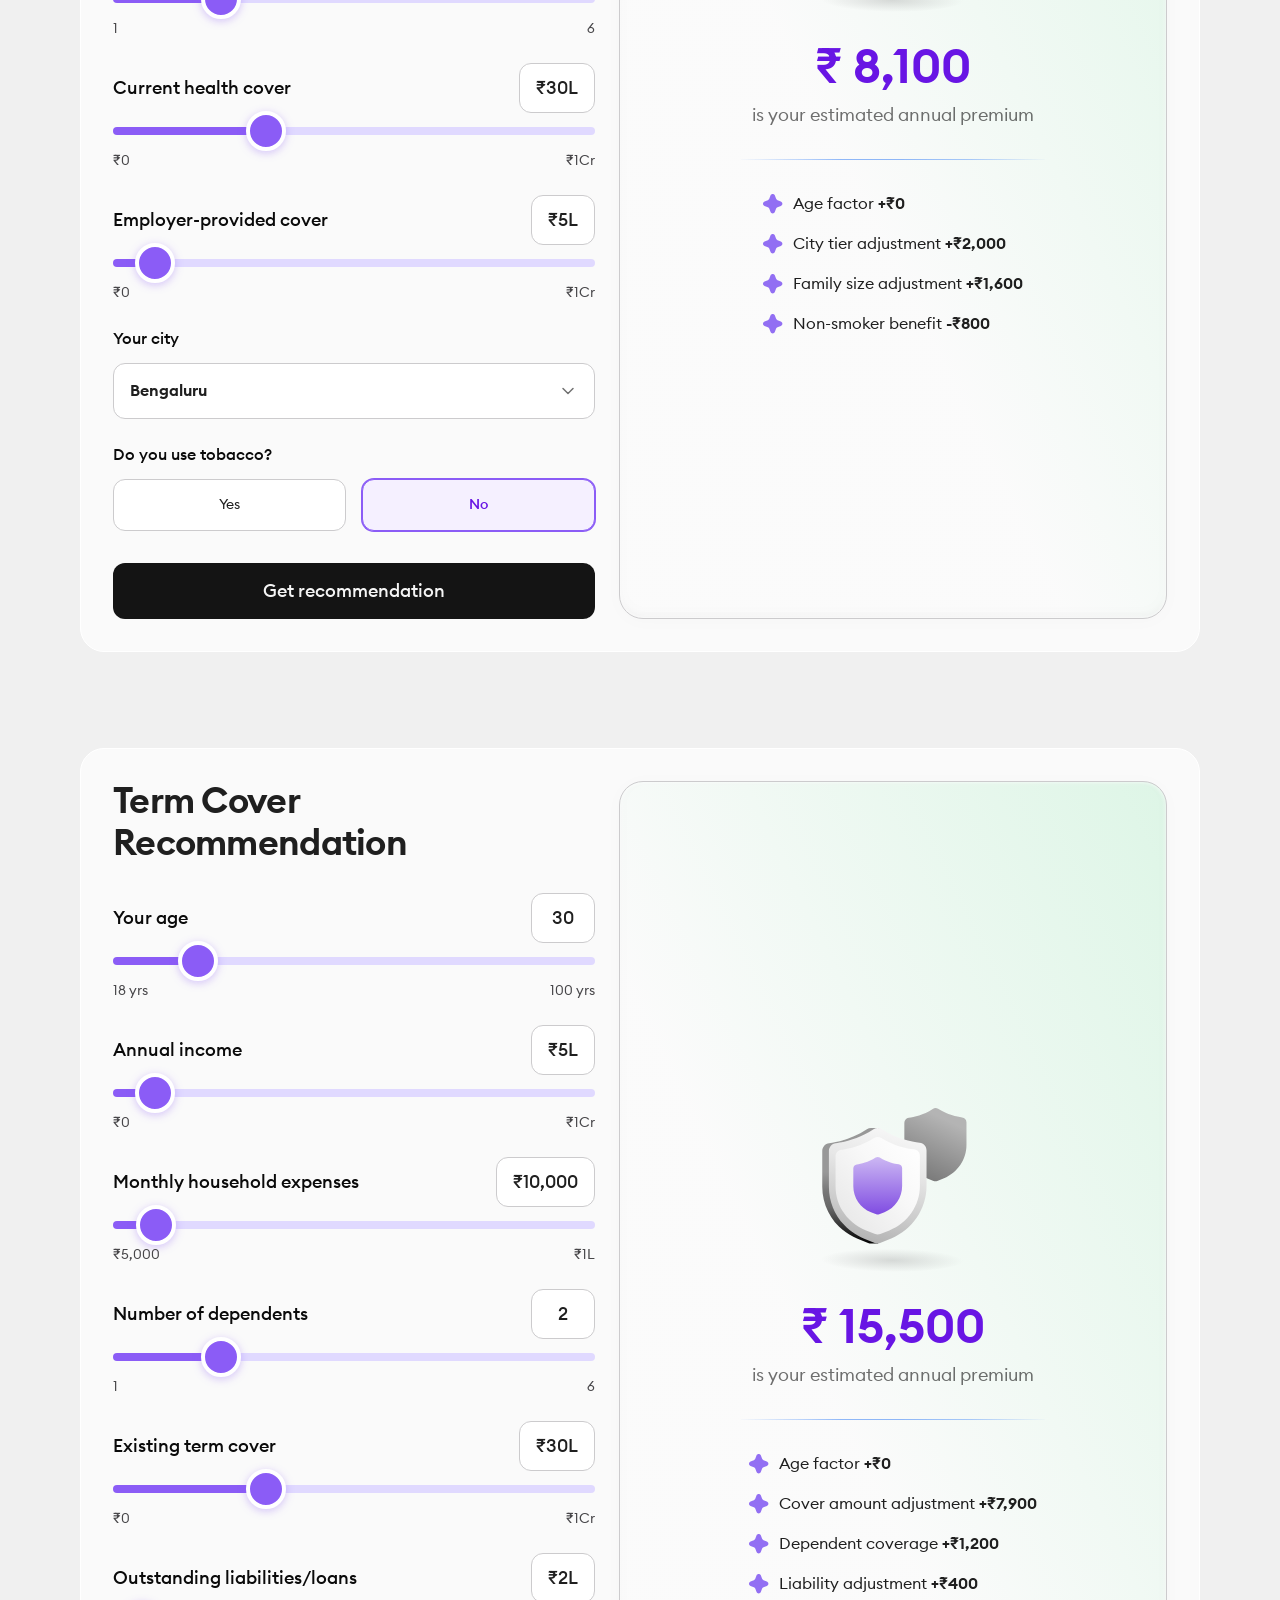
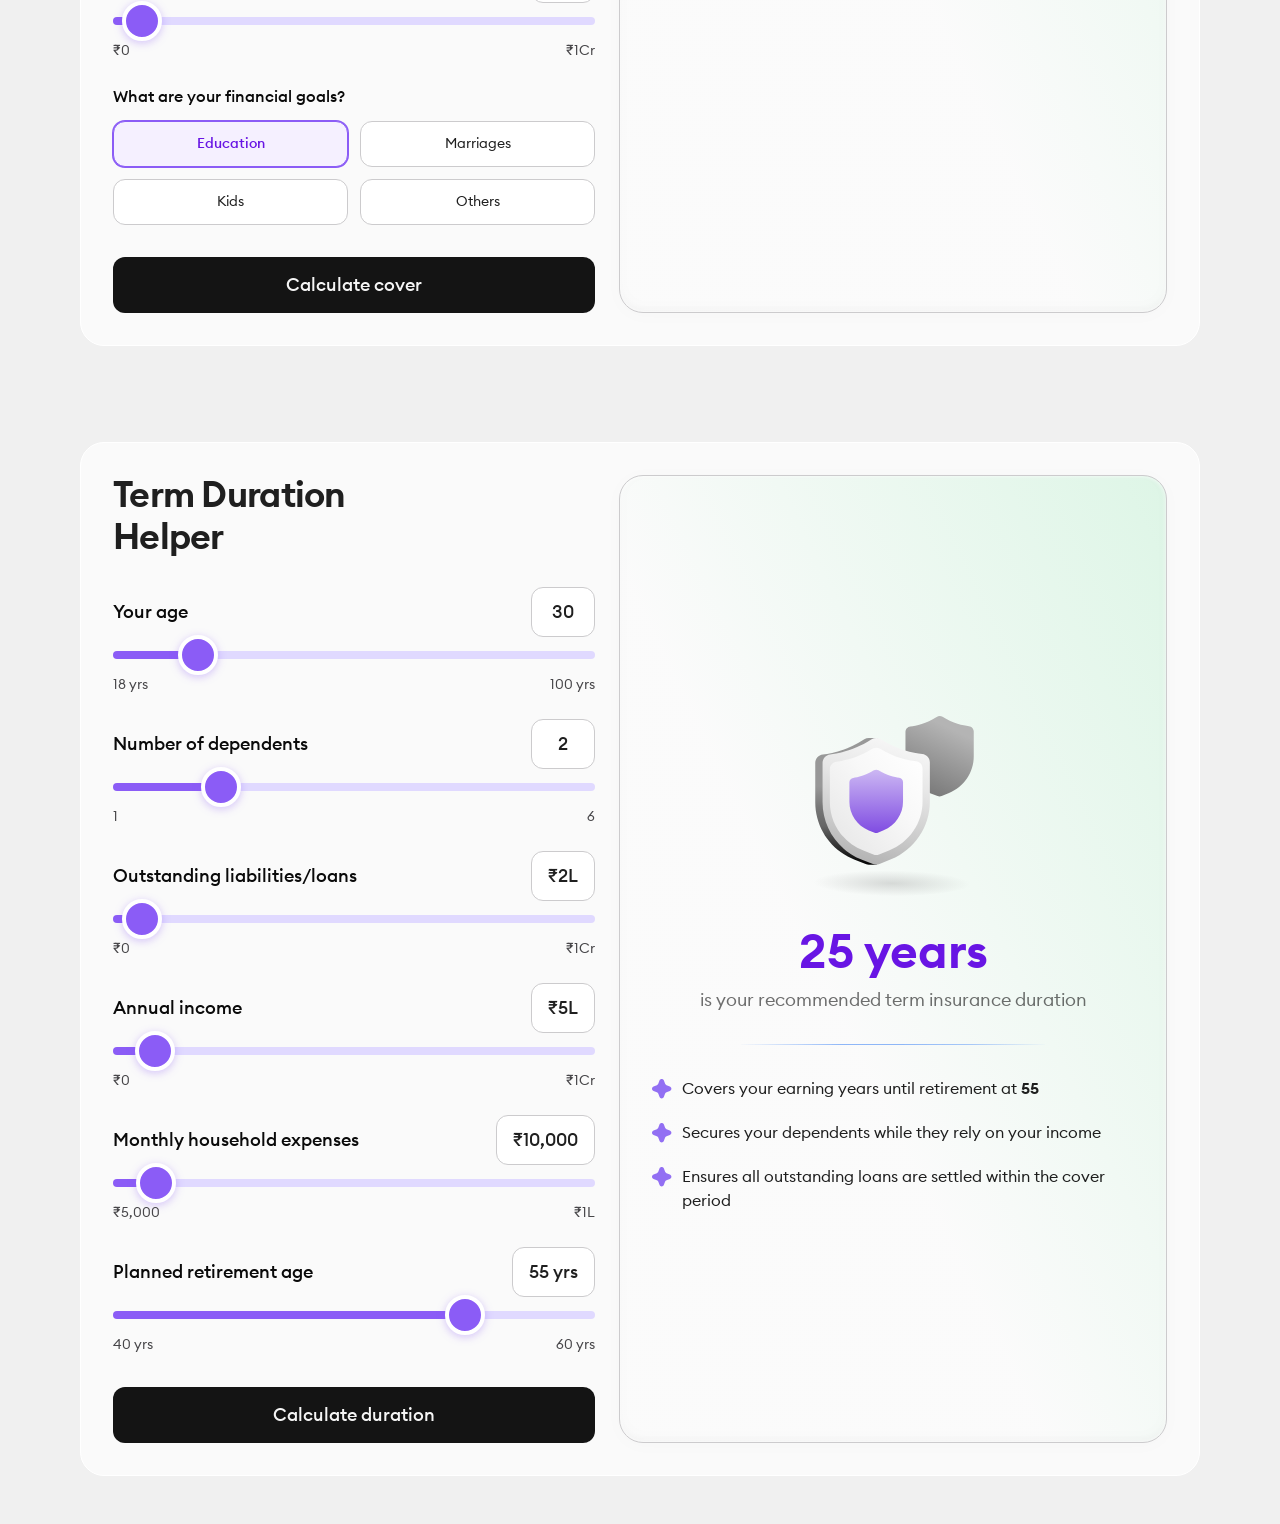
==== commit 99312095: "Fix dropdown chevron alignment, improve responsiveness and mobile touch targets Co-authored-by: Curs" ====
--- a/index.html
+++ b/index.html
@@ -62,20 +62,30 @@
 
           <div class="option-group">
             <label class="option-label">Your city</label>
-            <div class="select-wrapper">
-              <select id="c1-citySelect">
-                <option value="bengaluru">Bengaluru</option>
-                <option value="mumbai">Mumbai</option>
-                <option value="delhi">Delhi</option>
-                <option value="chennai">Chennai</option>
-                <option value="hyderabad">Hyderabad</option>
-                <option value="kolkata">Kolkata</option>
-                <option value="pune">Pune</option>
-                <option value="ahmedabad">Ahmedabad</option>
-                <option value="jaipur">Jaipur</option>
-                <option value="other">Other</option>
-              </select>
-              <svg class="select-chevron" width="20" height="20" viewBox="0 0 20 20" fill="none"><path d="M5 7.5L10 12.5L15 7.5" stroke="currentColor" stroke-width="1.5" stroke-linecap="round" stroke-linejoin="round"/></svg>
+            <div class="searchable-select" id="c1-citySelect" data-value="bengaluru">
+              <div class="searchable-select-trigger">
+                <span class="searchable-select-text">Bengaluru</span>
+                <svg class="select-chevron" width="20" height="20" viewBox="0 0 20 20" fill="none"><path d="M5 7.5L10 12.5L15 7.5" stroke="currentColor" stroke-width="1.5" stroke-linecap="round" stroke-linejoin="round"/></svg>
+              </div>
+              <div class="searchable-select-dropdown">
+                <div class="searchable-select-search">
+                  <svg width="16" height="16" viewBox="0 0 16 16" fill="none"><circle cx="7" cy="7" r="5.5" stroke="currentColor" stroke-width="1.5"/><path d="M11 11L14 14" stroke="currentColor" stroke-width="1.5" stroke-linecap="round"/></svg>
+                  <input type="text" placeholder="Search city..." class="searchable-select-input">
+                </div>
+                <ul class="searchable-select-options">
+                  <li data-value="bengaluru">Bengaluru</li>
+                  <li data-value="mumbai">Mumbai</li>
+                  <li data-value="delhi">Delhi</li>
+                  <li data-value="chennai">Chennai</li>
+                  <li data-value="hyderabad">Hyderabad</li>
+                  <li data-value="kolkata">Kolkata</li>
+                  <li data-value="pune">Pune</li>
+                  <li data-value="ahmedabad">Ahmedabad</li>
+                  <li data-value="jaipur">Jaipur</li>
+                  <li data-value="other">Other</li>
+                </ul>
+                <p class="searchable-select-no-results">No cities found</p>
+              </div>
             </div>
           </div>
 
@@ -188,20 +198,30 @@
 
           <div class="option-group">
             <label class="option-label">Your city</label>
-            <div class="select-wrapper">
-              <select id="c2-citySelect">
-                <option value="bengaluru">Bengaluru</option>
-                <option value="mumbai">Mumbai</option>
-                <option value="delhi">Delhi</option>
-                <option value="chennai">Chennai</option>
-                <option value="hyderabad">Hyderabad</option>
-                <option value="kolkata">Kolkata</option>
-                <option value="pune">Pune</option>
-                <option value="ahmedabad">Ahmedabad</option>
-                <option value="jaipur">Jaipur</option>
-                <option value="other">Other</option>
-              </select>
-              <svg class="select-chevron" width="20" height="20" viewBox="0 0 20 20" fill="none"><path d="M5 7.5L10 12.5L15 7.5" stroke="currentColor" stroke-width="1.5" stroke-linecap="round" stroke-linejoin="round"/></svg>
+            <div class="searchable-select" id="c2-citySelect" data-value="bengaluru">
+              <div class="searchable-select-trigger">
+                <span class="searchable-select-text">Bengaluru</span>
+                <svg class="select-chevron" width="20" height="20" viewBox="0 0 20 20" fill="none"><path d="M5 7.5L10 12.5L15 7.5" stroke="currentColor" stroke-width="1.5" stroke-linecap="round" stroke-linejoin="round"/></svg>
+              </div>
+              <div class="searchable-select-dropdown">
+                <div class="searchable-select-search">
+                  <svg width="16" height="16" viewBox="0 0 16 16" fill="none"><circle cx="7" cy="7" r="5.5" stroke="currentColor" stroke-width="1.5"/><path d="M11 11L14 14" stroke="currentColor" stroke-width="1.5" stroke-linecap="round"/></svg>
+                  <input type="text" placeholder="Search city..." class="searchable-select-input">
+                </div>
+                <ul class="searchable-select-options">
+                  <li data-value="bengaluru">Bengaluru</li>
+                  <li data-value="mumbai">Mumbai</li>
+                  <li data-value="delhi">Delhi</li>
+                  <li data-value="chennai">Chennai</li>
+                  <li data-value="hyderabad">Hyderabad</li>
+                  <li data-value="kolkata">Kolkata</li>
+                  <li data-value="pune">Pune</li>
+                  <li data-value="ahmedabad">Ahmedabad</li>
+                  <li data-value="jaipur">Jaipur</li>
+                  <li data-value="other">Other</li>
+                </ul>
+                <p class="searchable-select-no-results">No cities found</p>
+              </div>
             </div>
           </div>
 
--- a/styles.css
+++ b/styles.css
@@ -360,48 +360,199 @@
    Select / Dropdown
    ========================================== */
 
-.select-wrapper {
+.searchable-select {
   position: relative;
   width: 100%;
-}
-
-.select-wrapper select {
+  z-index: 10;
+}
+
+.searchable-select.open {
+  z-index: 50;
+}
+
+.searchable-select-trigger {
+  display: flex;
+  align-items: center;
+  gap: 12px;
   width: 100%;
   height: 56px;
-  padding: 14px 16px;
-  padding-right: 48px;
+  padding: 0 16px;
   background: var(--surface-overlay);
   border: 1px solid var(--border-secondary);
   border-radius: var(--radius-xl);
+  cursor: pointer;
+  transition: border-color 0.2s ease, box-shadow 0.2s ease;
+  -webkit-tap-highlight-color: transparent;
+}
+
+.searchable-select-trigger:hover {
+  border-color: var(--primary-200);
+}
+
+.searchable-select.open .searchable-select-trigger {
+  border-color: var(--primary-200);
+  box-shadow: 0 0 0 1px var(--primary-200);
+  border-bottom-left-radius: 0;
+  border-bottom-right-radius: 0;
+}
+
+.searchable-select-text {
+  flex: 1;
+  min-width: 0;
   font-family: var(--font-family);
   font-size: 16px;
   font-weight: 600;
+  line-height: 56px;
+  color: var(--text-primary);
+  overflow: hidden;
+  text-overflow: ellipsis;
+  white-space: nowrap;
+}
+
+.searchable-select-trigger .select-chevron {
+  flex-shrink: 0;
+  display: block;
+  width: 20px;
+  height: 20px;
+  color: var(--text-secondary);
+  transition: transform 0.25s ease, color 0.2s ease;
+}
+
+.searchable-select.open .searchable-select-trigger .select-chevron {
+  transform: rotate(180deg);
+  color: var(--primary-300);
+}
+
+.searchable-select-dropdown {
+  display: none;
+  position: absolute;
+  top: 100%;
+  left: -1px;
+  right: -1px;
+  background: var(--surface-overlay);
+  border: 1px solid var(--primary-200);
+  border-top: 1px solid rgba(0, 0, 0, 0.06);
+  border-bottom-left-radius: var(--radius-xl);
+  border-bottom-right-radius: var(--radius-xl);
+  box-shadow: 0 12px 32px rgba(0, 0, 0, 0.1), 0 2px 6px rgba(0, 0, 0, 0.06);
+  z-index: 100;
+  overflow: hidden;
+}
+
+.searchable-select.open .searchable-select-dropdown {
+  display: block;
+  animation: dropdownSlideIn 0.2s ease;
+}
+
+@keyframes dropdownSlideIn {
+  from { opacity: 0; transform: translateY(-2px); }
+  to { opacity: 1; transform: translateY(0); }
+}
+
+.searchable-select-search {
+  display: flex;
+  align-items: center;
+  gap: 10px;
+  padding: 12px 16px;
+  border-bottom: 1px solid rgba(0, 0, 0, 0.06);
+  background: var(--surface-elevated);
+  color: var(--text-secondary);
+}
+
+.searchable-select-search svg {
+  flex-shrink: 0;
+  opacity: 0.5;
+}
+
+.searchable-select-input {
+  flex: 1;
+  border: none;
+  outline: none;
+  background: transparent;
+  font-family: var(--font-family);
+  font-size: 14px;
+  font-weight: 500;
   line-height: 20px;
   color: var(--text-primary);
+}
+
+.searchable-select-input::placeholder {
+  color: var(--text-secondary);
+  font-weight: 400;
+}
+
+.searchable-select-options {
+  list-style: none;
+  margin: 0;
+  padding: 4px 0;
+  max-height: 220px;
+  overflow-y: auto;
+}
+
+.searchable-select-options li {
+  display: flex;
+  align-items: center;
+  padding: 12px 16px;
+  font-family: var(--font-family);
+  font-size: 15px;
+  font-weight: 500;
+  color: var(--text-primary);
   cursor: pointer;
-  -webkit-appearance: none;
-  -moz-appearance: none;
-  appearance: none;
-  outline: none;
-  transition: border-color 0.2s ease;
-}
-
-.select-wrapper select:hover {
-  border-color: var(--primary-200);
-}
-
-.select-wrapper select:focus {
-  border-color: var(--primary-200);
-  box-shadow: 0 0 0 1px var(--primary-200);
-}
-
-.select-chevron {
+  transition: background-color 0.12s ease, color 0.12s ease;
+  position: relative;
+  -webkit-tap-highlight-color: transparent;
+}
+
+.searchable-select-options li:hover {
+  background-color: var(--primary-50);
+}
+
+.searchable-select-options li:active {
+  background-color: var(--primary-50);
+}
+
+.searchable-select-options li.selected {
+  color: var(--primary-300);
+  font-weight: 600;
+  background-color: rgba(139, 92, 246, 0.06);
+}
+
+.searchable-select-options li.selected::after {
+  content: '';
   position: absolute;
   right: 16px;
-  top: 50%;
-  transform: translateY(-50%);
-  pointer-events: none;
-  color: var(--text-primary);
+  width: 16px;
+  height: 16px;
+  background-image: url("data:image/svg+xml,%3Csvg xmlns='http://www.w3.org/2000/svg' width='16' height='16' viewBox='0 0 16 16' fill='none'%3E%3Cpath d='M3.5 8.5L6.5 11.5L12.5 5' stroke='%236815E4' stroke-width='1.8' stroke-linecap='round' stroke-linejoin='round'/%3E%3C/svg%3E");
+  background-repeat: no-repeat;
+  background-position: center;
+}
+
+.searchable-select-options li.hidden {
+  display: none;
+}
+
+.searchable-select-no-results {
+  padding: 20px 16px;
+  text-align: center;
+  font-family: var(--font-family);
+  font-size: 14px;
+  color: var(--text-secondary);
+  display: none;
+}
+
+.searchable-select-options::-webkit-scrollbar {
+  width: 5px;
+}
+
+.searchable-select-options::-webkit-scrollbar-track {
+  background: transparent;
+  margin: 4px 0;
+}
+
+.searchable-select-options::-webkit-scrollbar-thumb {
+  background: var(--border-secondary);
+  border-radius: 10px;
 }
 
 /* ==========================================
@@ -602,6 +753,11 @@
     font-size: 16px;
     min-width: 58px;
   }
+
+  .searchable-select-options li {
+    padding: 13px 16px;
+    min-height: 46px;
+  }
 }
 
 /* ==========================================
@@ -665,23 +821,46 @@
   }
 
   .toggle-btn {
+    height: 48px;
+    font-size: 14px;
+    min-width: 48px;
+  }
+
+  .multi-btn {
     height: 46px;
-    font-size: 13px;
-  }
-
-  .multi-btn {
-    height: 42px;
-  }
-
-  .select-wrapper select {
-    height: 50px;
+    min-width: 48px;
+  }
+
+  .searchable-select-trigger {
+    height: 52px;
+    padding: 0 14px;
+  }
+
+  .searchable-select-text {
     font-size: 15px;
-    padding: 12px 14px;
-    padding-right: 44px;
+    line-height: 52px;
+  }
+
+  .searchable-select-search {
+    padding: 14px 14px;
+  }
+
+  .searchable-select-input {
+    font-size: 16px;
+  }
+
+  .searchable-select-options li {
+    padding: 14px 14px;
+    font-size: 15px;
+    min-height: 48px;
+  }
+
+  .searchable-select-options li.selected::after {
+    right: 14px;
   }
 
   .cta-button {
-    height: 50px;
+    height: 52px;
     font-size: 16px;
   }
 
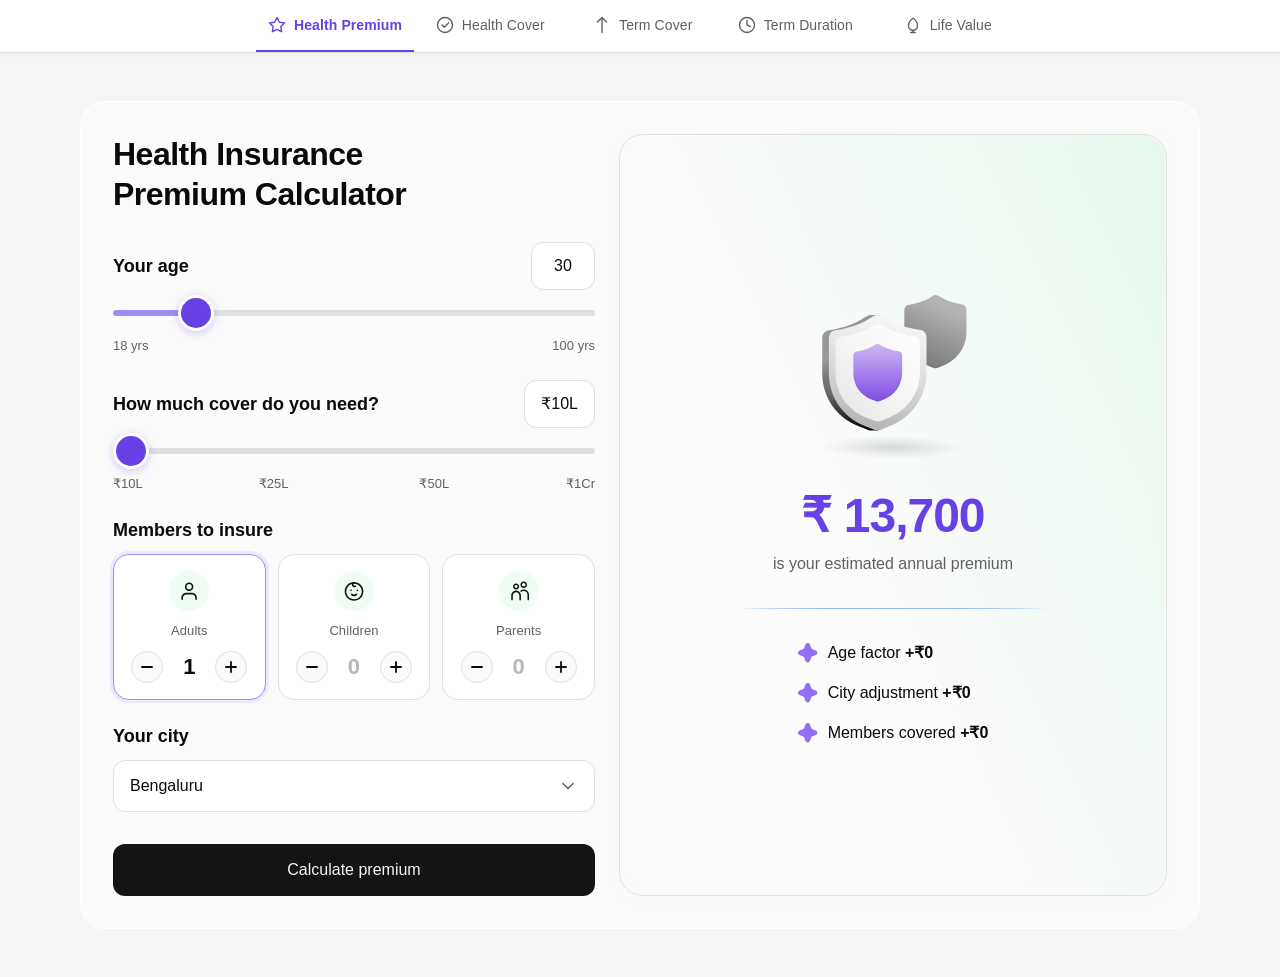
==== commit 639d02f7: "Replace emoji with custom SVG icons in member stepper Use Adult.svg, Child.svg, Parennt.svg from the" ====
--- a/index.html
+++ b/index.html
@@ -12,8 +12,35 @@
 </head>
 <body>
 
+  <div class="tab-container">
+    <nav class="tab-nav">
+      <div class="tab-nav-inner">
+        <button class="tab-btn active" data-tab="calc1">
+          <svg width="18" height="18" viewBox="0 0 18 18" fill="none"><path d="M9 1.5L11.3 6.2L16.5 6.9L12.8 10.5L13.6 15.7L9 13.3L4.4 15.7L5.2 10.5L1.5 6.9L6.7 6.2L9 1.5Z" stroke="currentColor" stroke-width="1.4" stroke-linecap="round" stroke-linejoin="round"/></svg>
+          <span>Health Premium</span>
+        </button>
+        <button class="tab-btn" data-tab="calc2">
+          <svg width="18" height="18" viewBox="0 0 18 18" fill="none"><path d="M9 16.5C13.1421 16.5 16.5 13.1421 16.5 9C16.5 4.85786 13.1421 1.5 9 1.5C4.85786 1.5 1.5 4.85786 1.5 9C1.5 13.1421 4.85786 16.5 9 16.5Z" stroke="currentColor" stroke-width="1.4"/><path d="M6 9L8.25 11.25L12.75 6.75" stroke="currentColor" stroke-width="1.4" stroke-linecap="round" stroke-linejoin="round"/></svg>
+          <span>Health Cover</span>
+        </button>
+        <button class="tab-btn" data-tab="calc3">
+          <svg width="18" height="18" viewBox="0 0 18 18" fill="none"><path d="M9 1.5V16.5M9 1.5L4.5 6M9 1.5L13.5 6" stroke="currentColor" stroke-width="1.4" stroke-linecap="round" stroke-linejoin="round"/></svg>
+          <span>Term Cover</span>
+        </button>
+        <button class="tab-btn" data-tab="calc4">
+          <svg width="18" height="18" viewBox="0 0 18 18" fill="none"><circle cx="9" cy="9" r="7.5" stroke="currentColor" stroke-width="1.4"/><path d="M9 4.5V9L12 10.5" stroke="currentColor" stroke-width="1.4" stroke-linecap="round" stroke-linejoin="round"/></svg>
+          <span>Term Duration</span>
+        </button>
+        <button class="tab-btn" data-tab="calc5">
+          <svg width="18" height="18" viewBox="0 0 18 18" fill="none"><path d="M9 2.25C9 2.25 4.5 5.25 4.5 9.75C4.5 12.2625 6.5025 14.25 9 14.25C11.4975 14.25 13.5 12.2625 13.5 9.75C13.5 5.25 9 2.25 9 2.25Z" stroke="currentColor" stroke-width="1.4" stroke-linecap="round" stroke-linejoin="round"/><path d="M9 14.25V16.5M6.75 16.5H11.25" stroke="currentColor" stroke-width="1.4" stroke-linecap="round"/></svg>
+          <span>Life Value</span>
+        </button>
+      </div>
+    </nav>
+
+    <div class="tab-content">
   <!-- ========== CALCULATOR 1: Health Insurance Calculator ========== -->
-  <section class="calculator-section" id="calc1">
+  <section class="calculator-section active" id="calc1">
     <div class="calculator-wrapper">
       <div class="calculator-container">
         <div class="input-panel">
@@ -33,30 +60,49 @@
           <div class="slider-group">
             <div class="slider-header">
               <label class="slider-label">How much cover do you need?</label>
-              <div class="slider-value-box"><span id="c1-coverValue">₹30L</span></div>
-            </div>
-            <div class="slider-track-wrapper">
-              <input type="range" id="c1-coverSlider" min="3" max="100" value="30" class="custom-slider">
-            </div>
-            <div class="slider-range"><span>₹3L</span><span>₹1Cr</span></div>
-          </div>
-
-          <div class="slider-group">
-            <div class="slider-header">
-              <label class="slider-label">Family members to insure</label>
-              <div class="slider-value-box"><span id="c1-familyValue">3</span></div>
-            </div>
-            <div class="slider-track-wrapper">
-              <input type="range" id="c1-familySlider" min="1" max="6" value="3" class="custom-slider">
-            </div>
-            <div class="slider-range"><span>1</span><span>6</span></div>
+              <div class="slider-value-box"><span id="c1-coverValue">₹10L</span></div>
+            </div>
+            <div class="slider-track-wrapper">
+              <input type="range" id="c1-coverSlider" min="0" max="3" value="0" step="1" class="custom-slider">
+            </div>
+            <div class="slider-steps">
+              <span class="slider-step">₹10L</span>
+              <span class="slider-step">₹25L</span>
+              <span class="slider-step">₹50L</span>
+              <span class="slider-step">₹1Cr</span>
+            </div>
           </div>
 
           <div class="option-group">
-            <label class="option-label">Gender</label>
-            <div class="toggle-buttons">
-              <button class="toggle-btn active" data-calc="c1" data-group="gender" data-value="male">Male</button>
-              <button class="toggle-btn" data-calc="c1" data-group="gender" data-value="female">Female</button>
+            <label class="option-label">Members to insure</label>
+            <div class="member-stepper-group">
+              <div class="member-stepper">
+                <img class="member-stepper-icon" src="icons/Adult.svg" alt="" width="40" height="40">
+                <span class="member-stepper-label">Adults</span>
+                <div class="member-stepper-controls">
+                  <button class="stepper-btn" id="c1-adults-dec" aria-label="Decrease adults"><svg width="16" height="16" viewBox="0 0 16 16" fill="none"><path d="M3 8H13" stroke="currentColor" stroke-width="1.8" stroke-linecap="round"/></svg></button>
+                  <span class="stepper-value" id="c1-adults-val" data-zero="false">1</span>
+                  <button class="stepper-btn" id="c1-adults-inc" aria-label="Increase adults"><svg width="16" height="16" viewBox="0 0 16 16" fill="none"><path d="M8 3V13M3 8H13" stroke="currentColor" stroke-width="1.8" stroke-linecap="round"/></svg></button>
+                </div>
+              </div>
+              <div class="member-stepper">
+                <img class="member-stepper-icon" src="icons/Child.svg" alt="" width="40" height="40">
+                <span class="member-stepper-label">Children</span>
+                <div class="member-stepper-controls">
+                  <button class="stepper-btn" id="c1-children-dec" aria-label="Decrease children"><svg width="16" height="16" viewBox="0 0 16 16" fill="none"><path d="M3 8H13" stroke="currentColor" stroke-width="1.8" stroke-linecap="round"/></svg></button>
+                  <span class="stepper-value" id="c1-children-val" data-zero="true">0</span>
+                  <button class="stepper-btn" id="c1-children-inc" aria-label="Increase children"><svg width="16" height="16" viewBox="0 0 16 16" fill="none"><path d="M8 3V13M3 8H13" stroke="currentColor" stroke-width="1.8" stroke-linecap="round"/></svg></button>
+                </div>
+              </div>
+              <div class="member-stepper">
+                <img class="member-stepper-icon" src="icons/Parennt.svg" alt="" width="40" height="40">
+                <span class="member-stepper-label">Parents</span>
+                <div class="member-stepper-controls">
+                  <button class="stepper-btn" id="c1-parents-dec" aria-label="Decrease parents"><svg width="16" height="16" viewBox="0 0 16 16" fill="none"><path d="M3 8H13" stroke="currentColor" stroke-width="1.8" stroke-linecap="round"/></svg></button>
+                  <span class="stepper-value" id="c1-parents-val" data-zero="true">0</span>
+                  <button class="stepper-btn" id="c1-parents-inc" aria-label="Increase parents"><svg width="16" height="16" viewBox="0 0 16 16" fill="none"><path d="M8 3V13M3 8H13" stroke="currentColor" stroke-width="1.8" stroke-linecap="round"/></svg></button>
+                </div>
+              </div>
             </div>
           </div>
 
@@ -89,14 +135,6 @@
             </div>
           </div>
 
-          <div class="option-group">
-            <label class="option-label">Do you use tobacco?</label>
-            <div class="toggle-buttons">
-              <button class="toggle-btn" data-calc="c1" data-group="tobacco" data-value="yes">Yes</button>
-              <button class="toggle-btn active" data-calc="c1" data-group="tobacco" data-value="no">No</button>
-            </div>
-          </div>
-
           <button class="cta-button" data-calc="c1">Calculate premium</button>
         </div>
 
@@ -113,19 +151,15 @@
             <div class="breakdown-list">
               <div class="breakdown-item">
                 <img class="breakdown-star" src="star.svg" alt="" width="20" height="20">
-                <span class="breakdown-text">Age factor <strong id="c1-ageImpact">+₹2,400</strong></span>
-              </div>
-              <div class="breakdown-item">
-                <img class="breakdown-star" src="star.svg" alt="" width="20" height="20">
-                <span class="breakdown-text">City tier adjustment <strong id="c1-cityImpact">+₹1,200</strong></span>
-              </div>
-              <div class="breakdown-item">
-                <img class="breakdown-star" src="star.svg" alt="" width="20" height="20">
-                <span class="breakdown-text">Family size adjustment <strong id="c1-familyImpact">+₹3,100</strong></span>
-              </div>
-              <div class="breakdown-item">
-                <img class="breakdown-star" src="star.svg" alt="" width="20" height="20">
-                <span class="breakdown-text" id="c1-smokerText">Non-smoker benefit <strong id="c1-smokerImpact">-₹800</strong></span>
+                <span class="breakdown-text">Age factor <strong id="c1-ageImpact">+₹0</strong></span>
+              </div>
+              <div class="breakdown-item">
+                <img class="breakdown-star" src="star.svg" alt="" width="20" height="20">
+                <span class="breakdown-text">City adjustment <strong id="c1-cityImpact">+₹0</strong></span>
+              </div>
+              <div class="breakdown-item">
+                <img class="breakdown-star" src="star.svg" alt="" width="20" height="20">
+                <span class="breakdown-text">Members covered <strong id="c1-familyImpact">+₹0</strong></span>
               </div>
             </div>
           </div>
@@ -225,14 +259,6 @@
             </div>
           </div>
 
-          <div class="option-group">
-            <label class="option-label">Do you use tobacco?</label>
-            <div class="toggle-buttons">
-              <button class="toggle-btn" data-calc="c2" data-group="tobacco" data-value="yes">Yes</button>
-              <button class="toggle-btn active" data-calc="c2" data-group="tobacco" data-value="no">No</button>
-            </div>
-          </div>
-
           <button class="cta-button" data-calc="c2">Get recommendation</button>
         </div>
 
@@ -258,10 +284,6 @@
               <div class="breakdown-item">
                 <img class="breakdown-star" src="star.svg" alt="" width="20" height="20">
                 <span class="breakdown-text">Family size adjustment <strong id="c2-familyImpact">+₹3,100</strong></span>
-              </div>
-              <div class="breakdown-item">
-                <img class="breakdown-star" src="star.svg" alt="" width="20" height="20">
-                <span class="breakdown-text" id="c2-smokerText">Non-smoker benefit <strong id="c2-smokerImpact">-₹800</strong></span>
               </div>
             </div>
           </div>
@@ -344,7 +366,7 @@
           </div>
 
           <div class="option-group">
-            <label class="option-label">What are your financial goals?</label>
+            <label class="option-label">Select future goals</label>
             <div class="toggle-buttons multi-select-grid">
               <button class="toggle-btn multi-btn active" data-calc="c3" data-group="goals" data-value="education">Education</button>
               <button class="toggle-btn multi-btn" data-calc="c3" data-group="goals" data-value="marriages">Marriages</button>
@@ -496,6 +518,93 @@
     </div>
   </section>
 
+  <!-- ========== CALCULATOR 5: HLV (Human Life Value) Calculator ========== -->
+  <section class="calculator-section" id="calc5">
+    <div class="calculator-wrapper">
+      <div class="calculator-container">
+        <div class="input-panel">
+          <h1 class="calculator-title">Human Life Value<br>Calculator</h1>
+
+          <div class="slider-group">
+            <div class="slider-header">
+              <label class="slider-label">Your age</label>
+              <div class="slider-value-box"><span id="c5-ageValue">30</span></div>
+            </div>
+            <div class="slider-track-wrapper">
+              <input type="range" id="c5-ageSlider" min="18" max="65" value="30" class="custom-slider">
+            </div>
+            <div class="slider-range"><span>18 yrs</span><span>65 yrs</span></div>
+          </div>
+
+          <div class="slider-group">
+            <div class="slider-header">
+              <label class="slider-label">Annual income</label>
+              <div class="slider-value-box"><span id="c5-incomeValue">₹10L</span></div>
+            </div>
+            <div class="slider-track-wrapper">
+              <input type="range" id="c5-incomeSlider" min="1" max="200" value="10" class="custom-slider">
+            </div>
+            <div class="slider-range"><span>₹1L</span><span>₹2Cr</span></div>
+          </div>
+
+          <div class="slider-group">
+            <div class="slider-header">
+              <label class="slider-label">Annual expenses</label>
+              <div class="slider-value-box"><span id="c5-expensesValue">₹4L</span></div>
+            </div>
+            <div class="slider-track-wrapper">
+              <input type="range" id="c5-expensesSlider" min="1" max="200" value="4" class="custom-slider">
+            </div>
+            <div class="slider-range"><span>₹1L</span><span>₹2Cr</span></div>
+          </div>
+
+          <div class="slider-group">
+            <div class="slider-header">
+              <label class="slider-label">Planned retirement age</label>
+              <div class="slider-value-box"><span id="c5-retireValue">60 yrs</span></div>
+            </div>
+            <div class="slider-track-wrapper">
+              <input type="range" id="c5-retireSlider" min="40" max="70" value="60" step="1" class="custom-slider">
+            </div>
+            <div class="slider-range"><span>40 yrs</span><span>70 yrs</span></div>
+          </div>
+
+          <button class="cta-button" data-calc="c5">Calculate life value</button>
+        </div>
+
+        <div class="results-panel">
+          <div class="results-content">
+            <div class="shield-icon">
+              <img src="Porting.svg" alt="Human life value calculator illustration" width="182" height="182">
+            </div>
+            <div class="premium-display">
+              <p class="premium-amount" id="c5-hlvAmount">₹ 1,20,00,000</p>
+              <p class="premium-subtitle">is your estimated human life value</p>
+            </div>
+            <img class="results-divider" src="divider.svg" alt="">
+            <div class="breakdown-list">
+              <div class="breakdown-item">
+                <img class="breakdown-star" src="star.svg" alt="" width="20" height="20">
+                <span class="breakdown-text">Working years remaining <strong id="c5-yearsLeft">30 yrs</strong></span>
+              </div>
+              <div class="breakdown-item">
+                <img class="breakdown-star" src="star.svg" alt="" width="20" height="20">
+                <span class="breakdown-text">Net annual contribution <strong id="c5-netContrib">₹6L/yr</strong></span>
+              </div>
+              <div class="breakdown-item">
+                <img class="breakdown-star" src="star.svg" alt="" width="20" height="20">
+                <span class="breakdown-text">Recommended cover <strong id="c5-recommended">₹1.2Cr</strong></span>
+              </div>
+            </div>
+          </div>
+        </div>
+      </div>
+    </div>
+  </section>
+
+    </div>
+  </div>
+
   <script src="script.js"></script>
 </body>
 </html>
--- a/styles.css
+++ b/styles.css
@@ -1,75 +1,90 @@
-/* Font Face - Euclid Circular B */
-@font-face {
-  font-family: 'Euclid Circular B';
-  src: url('Font/EuclidCircularB-Light.ttf') format('truetype');
-  font-weight: 300;
-  font-style: normal;
-}
-
-@font-face {
-  font-family: 'Euclid Circular B';
-  src: url('Font/EuclidCircularB-LightItalic.ttf') format('truetype');
-  font-weight: 300;
-  font-style: italic;
-}
-
-@font-face {
-  font-family: 'Euclid Circular B';
-  src: url('Font/EuclidCircularB-Regular.ttf') format('truetype');
-  font-weight: 400;
-  font-style: normal;
-}
-
-@font-face {
-  font-family: 'Euclid Circular B';
-  src: url('Font/EuclidCircularB-RegularItalic.ttf') format('truetype');
-  font-weight: 400;
-  font-style: italic;
-}
-
-@font-face {
-  font-family: 'Euclid Circular B';
-  src: url('Font/EuclidCircularB-Medium.ttf') format('truetype');
-  font-weight: 500;
-  font-style: normal;
-}
-
-@font-face {
-  font-family: 'Euclid Circular B';
-  src: url('Font/EuclidCircularB-MediumItalic.ttf') format('truetype');
-  font-weight: 500;
-  font-style: italic;
-}
-
-@font-face {
-  font-family: 'Euclid Circular B';
-  src: url('Font/EuclidCircularB-Semibold.ttf') format('truetype');
-  font-weight: 600;
-  font-style: normal;
-}
-
-@font-face {
-  font-family: 'Euclid Circular B';
-  src: url('Font/EuclidCircularB-SemiboldItalic.ttf') format('truetype');
-  font-weight: 600;
-  font-style: italic;
-}
-
-@font-face {
-  font-family: 'Euclid Circular B';
-  src: url('Font/EuclidCircularB-Bold.ttf') format('truetype');
-  font-weight: 700;
-  font-style: normal;
-}
-
-@font-face {
-  font-family: 'Euclid Circular B';
-  src: url('Font/EuclidCircularB-BoldItalic.ttf') format('truetype');
-  font-weight: 700;
-  font-style: italic;
-}
-
-/* Reset & Base */
+/* ==========================================
+   ACKO Design Tokens — Primitives
+   ========================================== */
+
+:root {
+  /* Grey */
+  --grey-white: #FFFFFF;
+  --grey-50: #FBFBFB;
+  --grey-100: #F5F5F5;
+  --grey-150: #EBEBEB;
+  --grey-200: #E0E0E1;
+  --grey-250: #CCCCCD;
+  --grey-300: #B7B7B8;
+  --grey-350: #8F8E92;
+  --grey-400: #7A7B7D;
+  --grey-450: #605F63;
+  --grey-500: #474649;
+  --grey-550: #333333;
+  --grey-600: #242324;
+  --grey-700: #141414;
+  --grey-800: #0A0A0A;
+  --grey-black: #000000;
+
+  /* Purple — ACKO brand primary */
+  --purple-50: #F5F3FF;
+  --purple-100: #EAEAFD;
+  --purple-200: #D9D8FC;
+  --purple-300: #BDB8FA;
+  --purple-400: #9B8FF6;
+  --purple-500: #7A62F0;
+  --purple-600: #6841E6;
+  --purple-700: #582FD2;
+  --purple-800: #4E29BB;
+  --purple-900: #3E2290;
+
+  /* Green */
+  --green-50: #F0FDF4;
+  --green-400: #4ADE80;
+  --green-500: #22C55E;
+  --green-600: #16A34A;
+
+  /* Semantic tokens */
+  --color-bg-page:        var(--grey-100);
+  --color-bg-surface:     var(--grey-white);
+  --color-bg-elevated:    var(--grey-50);
+  --color-bg-overlay:     var(--grey-white);
+  --color-brand-primary:  var(--purple-600);
+  --color-brand-light:    var(--purple-50);
+  --color-brand-mid:      var(--purple-400);
+  --color-border-default: var(--grey-200);
+  --color-border-strong:  var(--grey-250);
+  --color-text-primary:   var(--grey-800);
+  --color-text-secondary: var(--grey-450);
+  --color-text-on-dark:   rgba(255, 255, 255, 0.96);
+  --color-text-brand:     var(--purple-600);
+
+  /* Spacing scale (ACKO base) */
+  --scale-4:  4px;
+  --scale-6:  6px;
+  --scale-8:  8px;
+  --scale-10: 10px;
+  --scale-12: 12px;
+  --scale-16: 16px;
+  --scale-20: 20px;
+  --scale-24: 24px;
+  --scale-28: 28px;
+  --scale-32: 32px;
+  --scale-40: 40px;
+  --scale-48: 48px;
+  --scale-64: 64px;
+
+  /* Typography */
+  --font-family: 'Euclid Circular B', -apple-system, BlinkMacSystemFont, sans-serif;
+
+  /* Border radius */
+  --radius-sm: 8px;
+  --radius-md: 12px;
+  --radius-lg: 16px;
+  --radius-xl: 20px;
+  --radius-2xl: 24px;
+  --radius-pill: 36px;
+}
+
+/* ==========================================
+   Reset & Base
+   ========================================== */
+
 *,
 *::before,
 *::after {
@@ -78,54 +93,97 @@
   box-sizing: border-box;
 }
 
-:root {
-  --primary-200: #8B5CF6;
-  --primary-300: #6815E4;
-  --primary-50: #E0D9FF;
-  --surface-elevated: #FAFAFA;
-  --surface-overlay: #FFFFFF;
-  --surface-static: #141414;
-  --border-secondary: #CCCBCD;
-  --text-primary: rgba(0, 0, 0, 0.88);
-  --text-secondary: rgba(0, 0, 0, 0.56);
-  --text-on-dark: rgba(255, 255, 255, 0.96);
-  --font-family: 'Euclid Circular B', 'Inter', sans-serif;
-  --radius-xl: 12px;
-  --radius-3xl: 20px;
-  --radius-4xl: 24px;
-
-  /* Spacing scale */
-  --space-4: 4px;
-  --space-8: 8px;
-  --space-12: 12px;
-  --space-16: 16px;
-  --space-20: 20px;
-  --space-24: 24px;
-  --space-32: 32px;
-  --space-40: 40px;
-}
-
 html {
   scroll-behavior: smooth;
 }
 
 body {
   font-family: var(--font-family);
-  background: #f0f0f0;
+  background: var(--color-bg-page);
+  color: var(--color-text-primary);
   -webkit-font-smoothing: antialiased;
   -moz-osx-font-smoothing: grayscale;
 }
 
 /* ==========================================
+   Tab Navigation
+   ========================================== */
+
+.tab-container {
+  min-height: 100vh;
+  display: flex;
+  flex-direction: column;
+}
+
+.tab-nav {
+  position: sticky;
+  top: 0;
+  z-index: 200;
+  background: var(--color-bg-overlay);
+  border-bottom: 1px solid var(--color-border-default);
+  box-shadow: 0 1px 4px rgba(0, 0, 0, 0.04);
+}
+
+.tab-nav-inner {
+  display: flex;
+  max-width: 800px;
+  margin: 0 auto;
+  padding: 0 var(--scale-16);
+}
+
+.tab-btn {
+  flex: 1;
+  display: flex;
+  align-items: center;
+  justify-content: center;
+  gap: var(--scale-8);
+  padding: var(--scale-16) var(--scale-12);
+  background: none;
+  border: none;
+  border-bottom: 2px solid transparent;
+  font-family: var(--font-family);
+  font-size: 14px;
+  font-weight: 500;
+  letter-spacing: 0.1px;
+  color: var(--color-text-secondary);
+  cursor: pointer;
+  transition: color 0.2s ease, border-color 0.2s ease;
+  white-space: nowrap;
+  -webkit-tap-highlight-color: transparent;
+}
+
+.tab-btn:hover {
+  color: var(--color-text-primary);
+}
+
+.tab-btn.active {
+  color: var(--color-brand-primary);
+  font-weight: 600;
+  border-bottom-color: var(--color-brand-primary);
+}
+
+.tab-btn svg {
+  flex-shrink: 0;
+}
+
+.tab-content {
+  flex: 1;
+}
+
+/* ==========================================
    Section Layout
    ========================================== */
 
 .calculator-section {
-  display: flex;
+  display: none;
   align-items: center;
   justify-content: center;
-  min-height: 100vh;
-  padding: 48px 24px;
+  min-height: calc(100vh - 55px);
+  padding: var(--scale-48) var(--scale-24);
+}
+
+.calculator-section.active {
+  display: flex;
 }
 
 /* ==========================================
@@ -139,13 +197,12 @@
 
 .calculator-container {
   display: flex;
-  gap: var(--space-24);
+  gap: var(--scale-24);
   align-items: stretch;
-  padding: var(--space-32);
-  background: var(--surface-elevated);
-  border: 1px solid white;
-  border-radius: var(--radius-4xl);
-  backdrop-filter: blur(24px);
+  padding: var(--scale-32);
+  background: var(--color-bg-elevated);
+  border: 1px solid var(--grey-white);
+  border-radius: var(--radius-2xl);
 }
 
 /* ==========================================
@@ -156,17 +213,19 @@
   flex: 1;
   display: flex;
   flex-direction: column;
-  gap: var(--space-24);
+  gap: var(--scale-24);
   min-width: 0;
 }
 
+/* heading-xl: 32px/40px Semibold */
 .calculator-title {
-  font-size: 36px;
+  font-size: 32px;
   font-weight: 600;
-  line-height: 42px;
-  color: var(--text-primary);
-  letter-spacing: -0.02em;
-  margin-bottom: var(--space-4);
+  line-height: 40px;
+  letter-spacing: -0.5px;
+  color: var(--color-text-primary);
+  text-wrap: balance;
+  margin-bottom: var(--scale-4);
 }
 
 /* ==========================================
@@ -176,38 +235,39 @@
 .slider-group {
   display: flex;
   flex-direction: column;
-  gap: var(--space-4);
 }
 
 .slider-header {
   display: flex;
   align-items: center;
   justify-content: space-between;
-  gap: var(--space-16);
-  min-height: 50px;
-}
-
+  gap: var(--scale-16);
+  min-height: 48px;
+  margin-bottom: var(--scale-4);
+}
+
+/* heading-sm: 18px/24px Semibold */
 .slider-label {
   font-size: 18px;
+  font-weight: 600;
+  line-height: 24px;
+  color: var(--color-text-primary);
+}
+
+.slider-value-box {
+  display: flex;
+  align-items: center;
+  justify-content: center;
+  padding: var(--scale-10) var(--scale-16);
+  height: 48px;
+  min-width: 64px;
+  background: var(--color-bg-overlay);
+  border: 1px solid var(--color-border-default);
+  border-radius: var(--radius-md);
+  font-size: 16px;
   font-weight: 500;
   line-height: 24px;
-  color: #0A0A0A;
-}
-
-.slider-value-box {
-  display: flex;
-  align-items: center;
-  justify-content: center;
-  padding: 10px 16px;
-  height: 50px;
-  min-width: 64px;
-  background: var(--surface-overlay);
-  border: 1px solid var(--border-secondary);
-  border-radius: var(--radius-xl);
-  font-size: 18px;
-  font-weight: 500;
-  line-height: 24px;
-  color: var(--text-primary);
+  color: var(--color-text-primary);
   white-space: nowrap;
 }
 
@@ -216,7 +276,7 @@
    ========================================== */
 
 .slider-track-wrapper {
-  padding: 10px 0;
+  padding: var(--scale-16) 0 var(--scale-20);
   display: flex;
   align-items: center;
 }
@@ -225,139 +285,300 @@
   -webkit-appearance: none;
   appearance: none;
   width: 100%;
-  height: 8px;
-  border-radius: var(--radius-3xl);
+  height: 6px;
+  border-radius: var(--radius-pill);
   outline: none;
   cursor: pointer;
   background: linear-gradient(
     to right,
-    var(--primary-200) 0%,
-    var(--primary-200) var(--slider-progress, 15%),
-    var(--primary-50) var(--slider-progress, 15%),
-    var(--primary-50) 100%
+    var(--color-brand-mid) 0%,
+    var(--color-brand-mid) var(--slider-progress, 15%),
+    var(--color-border-default) var(--slider-progress, 15%),
+    var(--color-border-default) 100%
   );
 }
 
 .custom-slider::-webkit-slider-thumb {
   -webkit-appearance: none;
   appearance: none;
+  width: 36px;
+  height: 36px;
+  border-radius: 50%;
+  background: var(--color-brand-primary);
+  cursor: pointer;
+  border: 3px solid var(--grey-white);
+  box-shadow: 0 2px 8px rgba(104, 65, 230, 0.3);
+  transition: box-shadow 0.2s ease;
+}
+
+.custom-slider::-webkit-slider-thumb:hover {
+  box-shadow: 0 2px 14px rgba(104, 65, 230, 0.45);
+}
+
+.custom-slider::-webkit-slider-thumb:active {
+  box-shadow: 0 2px 18px rgba(104, 65, 230, 0.6);
+}
+
+.custom-slider::-moz-range-thumb {
+  width: 36px;
+  height: 36px;
+  border-radius: 50%;
+  background: var(--color-brand-primary);
+  cursor: pointer;
+  border: 3px solid var(--grey-white);
+  box-shadow: 0 2px 8px rgba(104, 65, 230, 0.3);
+}
+
+.custom-slider::-moz-range-track {
+  height: 6px;
+  border-radius: var(--radius-pill);
+  background: var(--color-border-default);
+}
+
+.custom-slider::-moz-range-progress {
+  height: 6px;
+  border-radius: var(--radius-pill);
+  background: var(--color-brand-mid);
+}
+
+/* label-lg: 14px/20px Medium */
+.slider-range {
+  display: flex;
+  justify-content: space-between;
+  font-size: 13px;
+  font-weight: 400;
+  line-height: 20px;
+  color: var(--color-text-secondary);
+}
+
+.slider-steps {
+  display: flex;
+}
+
+.slider-step {
+  flex: 1;
+  font-family: var(--font-family);
+  font-size: 13px;
+  font-weight: 400;
+  line-height: 20px;
+  color: var(--color-text-secondary);
+  text-align: center;
+}
+
+.slider-step:first-child {
+  text-align: left;
+  flex: 0.5;
+}
+
+.slider-step:last-child {
+  text-align: right;
+  flex: 0.5;
+}
+
+/* ==========================================
+   Member Stepper
+   ========================================== */
+
+.member-stepper-group {
+  display: grid;
+  grid-template-columns: 1fr 1fr 1fr;
+  gap: var(--scale-12);
+}
+
+.member-stepper {
+  display: flex;
+  flex-direction: column;
+  align-items: center;
+  gap: var(--scale-12);
+  padding: var(--scale-16) var(--scale-12);
+  background: var(--color-bg-overlay);
+  border: 1.5px solid var(--color-border-default);
+  border-radius: var(--radius-lg);
+  transition: border-color 0.2s ease, box-shadow 0.2s ease;
+}
+
+.member-stepper:has(.stepper-value:not([data-zero="true"])) {
+  border-color: var(--color-brand-mid);
+  box-shadow: 0 0 0 3px var(--purple-100);
+}
+
+.member-stepper-divider {
+  display: none;
+}
+
+.member-stepper-icon {
   width: 40px;
   height: 40px;
+  flex-shrink: 0;
+}
+
+.member-stepper-label {
+  font-family: var(--font-family);
+  font-size: 13px;
+  font-weight: 500;
+  line-height: 16px;
+  letter-spacing: 0.1px;
+  color: var(--color-text-secondary);
+  white-space: nowrap;
+}
+
+.member-stepper-controls {
+  display: flex;
+  align-items: center;
+  gap: var(--scale-12);
+}
+
+.stepper-btn {
+  display: flex;
+  align-items: center;
+  justify-content: center;
+  width: 32px;
+  height: 32px;
   border-radius: 50%;
-  background: var(--primary-200);
+  border: 1.5px solid var(--color-border-default);
+  background: var(--color-bg-elevated);
+  color: var(--color-text-primary);
   cursor: pointer;
-  border: 4px solid white;
-  box-shadow: 0 2px 8px rgba(139, 92, 246, 0.35);
-  transition: box-shadow 0.2s ease;
-}
-
-.custom-slider::-webkit-slider-thumb:hover {
-  box-shadow: 0 2px 14px rgba(139, 92, 246, 0.5);
-}
-
-.custom-slider::-webkit-slider-thumb:active {
-  box-shadow: 0 2px 18px rgba(139, 92, 246, 0.65);
-}
-
-.custom-slider::-moz-range-thumb {
-  width: 40px;
-  height: 40px;
-  border-radius: 50%;
-  background: var(--primary-200);
-  cursor: pointer;
-  border: 4px solid white;
-  box-shadow: 0 2px 8px rgba(139, 92, 246, 0.35);
-}
-
-.custom-slider::-moz-range-track {
-  height: 8px;
-  border-radius: var(--radius-3xl);
-  background: var(--primary-50);
-}
-
-.custom-slider::-moz-range-progress {
-  height: 8px;
-  border-radius: var(--radius-3xl);
-  background: var(--primary-200);
-}
-
-.slider-range {
-  display: flex;
-  justify-content: space-between;
-  font-size: 14px;
-  font-weight: 400;
-  line-height: 20px;
-  color: #474649;
-  padding-top: 2px;
-}
-
-/* ==========================================
-   Option Groups (Gender, Tobacco, City)
+  transition: border-color 0.2s ease, background 0.2s ease, color 0.2s ease, transform 0.1s ease;
+  -webkit-tap-highlight-color: transparent;
+  flex-shrink: 0;
+}
+
+.stepper-btn:hover {
+  border-color: var(--color-brand-mid);
+  color: var(--color-brand-primary);
+  background: var(--purple-50);
+}
+
+.stepper-btn:active {
+  background: var(--purple-100);
+  border-color: var(--color-brand-primary);
+  transform: scale(0.92);
+}
+
+.stepper-btn:disabled {
+  opacity: 0.28;
+  cursor: not-allowed;
+  pointer-events: none;
+}
+
+.stepper-value {
+  font-family: var(--font-family);
+  font-size: 22px;
+  font-weight: 700;
+  color: var(--color-text-primary);
+  min-width: 28px;
+  text-align: center;
+  line-height: 1;
+  transition: color 0.2s ease;
+}
+
+.stepper-value[data-zero="true"] {
+  color: var(--grey-300);
+}
+
+/* ==========================================
+   Option Groups
    ========================================== */
 
 .option-group {
   display: flex;
   flex-direction: column;
-  gap: var(--space-12);
-}
-
+  gap: var(--scale-12);
+}
+
+/* heading-sm: 18px/24px Semibold */
 .option-label {
-  font-size: 16px;
-  font-weight: 500;
+  font-size: 18px;
+  font-weight: 600;
   line-height: 24px;
-  color: #0A0A0A;
+  color: var(--color-text-primary);
 }
 
 .toggle-buttons {
   display: flex;
-  gap: var(--space-16);
+  gap: var(--scale-16);
 }
 
 .toggle-btn {
   flex: 1;
-  height: 52px;
+  height: 48px;
   display: flex;
   align-items: center;
   justify-content: center;
-  background: var(--surface-overlay);
-  border: 1px solid var(--border-secondary);
-  border-radius: var(--radius-xl);
+  background: var(--color-bg-overlay);
+  border: 1px solid var(--color-border-default);
+  border-radius: var(--radius-md);
   font-family: var(--font-family);
   font-size: 14px;
   font-weight: 400;
   line-height: 20px;
-  color: var(--text-primary);
+  color: var(--color-text-primary);
   cursor: pointer;
   transition: all 0.2s ease;
 }
 
 .toggle-btn:hover {
-  border-color: var(--primary-200);
-  background: #faf8ff;
+  border-color: var(--color-brand-mid);
+  background: var(--purple-50);
 }
 
 .toggle-btn.active {
-  border-color: var(--primary-200);
-  background: #F5F0FF;
-  color: var(--primary-300);
+  border-color: var(--color-brand-mid);
+  background: var(--purple-50);
+  color: var(--color-brand-primary);
   font-weight: 500;
-  box-shadow: 0 0 0 1px var(--primary-200);
-}
-
-/* Multi-select grid (future goals) */
+  box-shadow: 0 0 0 1px var(--color-brand-mid);
+}
+
+
+
+/* Frequency toggle — wraps to 2×2 on narrow screens */
+.toggle-buttons.frequency-grid {
+  flex-wrap: wrap;
+}
+
+.toggle-buttons.frequency-grid .toggle-btn {
+  min-width: calc(50% - 8px);
+}
+
+/* Multi-select pill row */
 .multi-select-grid {
-  display: grid;
-  grid-template-columns: 1fr 1fr;
-  gap: var(--space-12);
+  display: flex;
+  flex-direction: row;
+  gap: var(--scale-8);
+  flex-wrap: wrap;
 }
 
 .multi-btn {
-  height: 46px;
-  font-size: 14px;
-}
-
-/* ==========================================
-   Select / Dropdown
+  flex: 1 0 0;
+  height: auto;
+  padding: var(--scale-10) var(--scale-16);
+  font-size: 16px;
+  font-weight: 400;
+  line-height: 24px;
+  border-radius: var(--radius-pill);
+  border: 1px solid rgba(10, 10, 10, 0.1);
+  background: var(--grey-white);
+  color: var(--color-text-primary);
+  box-shadow: none;
+}
+
+.multi-btn:hover {
+  border-color: rgba(10, 10, 10, 0.2);
+  background: var(--grey-50);
+}
+
+.multi-btn.active {
+  border-color: var(--color-brand-mid);
+  background: var(--purple-50);
+  color: var(--color-brand-primary);
+  font-weight: 500;
+  box-shadow: 0 0 0 1px var(--color-brand-mid);
+}
+
+/* ==========================================
+   Searchable Select / Dropdown
    ========================================== */
 
 .searchable-select {
@@ -373,37 +594,38 @@
 .searchable-select-trigger {
   display: flex;
   align-items: center;
-  gap: 12px;
+  gap: var(--scale-12);
   width: 100%;
-  height: 56px;
-  padding: 0 16px;
-  background: var(--surface-overlay);
-  border: 1px solid var(--border-secondary);
-  border-radius: var(--radius-xl);
+  height: 52px;
+  padding: 0 var(--scale-16);
+  background: var(--color-bg-overlay);
+  border: 1px solid var(--color-border-default);
+  border-radius: var(--radius-md);
   cursor: pointer;
   transition: border-color 0.2s ease, box-shadow 0.2s ease;
   -webkit-tap-highlight-color: transparent;
 }
 
 .searchable-select-trigger:hover {
-  border-color: var(--primary-200);
+  border-color: var(--color-brand-mid);
 }
 
 .searchable-select.open .searchable-select-trigger {
-  border-color: var(--primary-200);
-  box-shadow: 0 0 0 1px var(--primary-200);
+  border-color: var(--color-brand-mid);
+  box-shadow: 0 0 0 1px var(--color-brand-mid);
   border-bottom-left-radius: 0;
   border-bottom-right-radius: 0;
 }
 
+/* body-md: 16px/24px Medium */
 .searchable-select-text {
   flex: 1;
   min-width: 0;
   font-family: var(--font-family);
   font-size: 16px;
-  font-weight: 600;
-  line-height: 56px;
-  color: var(--text-primary);
+  font-weight: 500;
+  line-height: 52px;
+  color: var(--color-text-primary);
   overflow: hidden;
   text-overflow: ellipsis;
   white-space: nowrap;
@@ -414,13 +636,13 @@
   display: block;
   width: 20px;
   height: 20px;
-  color: var(--text-secondary);
+  color: var(--color-text-secondary);
   transition: transform 0.25s ease, color 0.2s ease;
 }
 
 .searchable-select.open .searchable-select-trigger .select-chevron {
   transform: rotate(180deg);
-  color: var(--primary-300);
+  color: var(--color-brand-primary);
 }
 
 .searchable-select-dropdown {
@@ -429,12 +651,12 @@
   top: 100%;
   left: -1px;
   right: -1px;
-  background: var(--surface-overlay);
-  border: 1px solid var(--primary-200);
-  border-top: 1px solid rgba(0, 0, 0, 0.06);
-  border-bottom-left-radius: var(--radius-xl);
-  border-bottom-right-radius: var(--radius-xl);
-  box-shadow: 0 12px 32px rgba(0, 0, 0, 0.1), 0 2px 6px rgba(0, 0, 0, 0.06);
+  background: var(--color-bg-overlay);
+  border: 1px solid var(--color-brand-mid);
+  border-top: 1px solid var(--color-border-default);
+  border-bottom-left-radius: var(--radius-md);
+  border-bottom-right-radius: var(--radius-md);
+  box-shadow: 0 12px 32px rgba(0, 0, 0, 0.08), 0 2px 6px rgba(0, 0, 0, 0.04);
   z-index: 100;
   overflow: hidden;
 }
@@ -446,17 +668,17 @@
 
 @keyframes dropdownSlideIn {
   from { opacity: 0; transform: translateY(-2px); }
-  to { opacity: 1; transform: translateY(0); }
+  to   { opacity: 1; transform: translateY(0); }
 }
 
 .searchable-select-search {
   display: flex;
   align-items: center;
-  gap: 10px;
-  padding: 12px 16px;
-  border-bottom: 1px solid rgba(0, 0, 0, 0.06);
-  background: var(--surface-elevated);
-  color: var(--text-secondary);
+  gap: var(--scale-10);
+  padding: var(--scale-12) var(--scale-16);
+  border-bottom: 1px solid var(--color-border-default);
+  background: var(--color-bg-elevated);
+  color: var(--color-text-secondary);
 }
 
 .searchable-select-search svg {
@@ -473,11 +695,11 @@
   font-size: 14px;
   font-weight: 500;
   line-height: 20px;
-  color: var(--text-primary);
+  color: var(--color-text-primary);
 }
 
 .searchable-select-input::placeholder {
-  color: var(--text-secondary);
+  color: var(--color-text-secondary);
   font-weight: 400;
 }
 
@@ -489,14 +711,15 @@
   overflow-y: auto;
 }
 
+/* body-sm: 14px/20px Regular → bump to body-md for options */
 .searchable-select-options li {
   display: flex;
   align-items: center;
-  padding: 12px 16px;
+  padding: var(--scale-12) var(--scale-16);
   font-family: var(--font-family);
   font-size: 15px;
-  font-weight: 500;
-  color: var(--text-primary);
+  font-weight: 400;
+  color: var(--color-text-primary);
   cursor: pointer;
   transition: background-color 0.12s ease, color 0.12s ease;
   position: relative;
@@ -504,26 +727,22 @@
 }
 
 .searchable-select-options li:hover {
-  background-color: var(--primary-50);
-}
-
-.searchable-select-options li:active {
-  background-color: var(--primary-50);
+  background-color: var(--purple-50);
 }
 
 .searchable-select-options li.selected {
-  color: var(--primary-300);
+  color: var(--color-brand-primary);
   font-weight: 600;
-  background-color: rgba(139, 92, 246, 0.06);
+  background-color: var(--purple-100);
 }
 
 .searchable-select-options li.selected::after {
   content: '';
   position: absolute;
-  right: 16px;
+  right: var(--scale-16);
   width: 16px;
   height: 16px;
-  background-image: url("data:image/svg+xml,%3Csvg xmlns='http://www.w3.org/2000/svg' width='16' height='16' viewBox='0 0 16 16' fill='none'%3E%3Cpath d='M3.5 8.5L6.5 11.5L12.5 5' stroke='%236815E4' stroke-width='1.8' stroke-linecap='round' stroke-linejoin='round'/%3E%3C/svg%3E");
+  background-image: url("data:image/svg+xml,%3Csvg xmlns='http://www.w3.org/2000/svg' width='16' height='16' viewBox='0 0 16 16' fill='none'%3E%3Cpath d='M3.5 8.5L6.5 11.5L12.5 5' stroke='%236841E6' stroke-width='1.8' stroke-linecap='round' stroke-linejoin='round'/%3E%3C/svg%3E");
   background-repeat: no-repeat;
   background-position: center;
 }
@@ -533,27 +752,17 @@
 }
 
 .searchable-select-no-results {
-  padding: 20px 16px;
+  padding: var(--scale-20) var(--scale-16);
   text-align: center;
   font-family: var(--font-family);
   font-size: 14px;
-  color: var(--text-secondary);
+  color: var(--color-text-secondary);
   display: none;
 }
 
-.searchable-select-options::-webkit-scrollbar {
-  width: 5px;
-}
-
-.searchable-select-options::-webkit-scrollbar-track {
-  background: transparent;
-  margin: 4px 0;
-}
-
-.searchable-select-options::-webkit-scrollbar-thumb {
-  background: var(--border-secondary);
-  border-radius: 10px;
-}
+.searchable-select-options::-webkit-scrollbar { width: 5px; }
+.searchable-select-options::-webkit-scrollbar-track { background: transparent; margin: 4px 0; }
+.searchable-select-options::-webkit-scrollbar-thumb { background: var(--color-border-default); border-radius: 10px; }
 
 /* ==========================================
    CTA Button
@@ -561,25 +770,26 @@
 
 .cta-button {
   width: 100%;
-  height: 56px;
+  height: 52px;
   display: flex;
   align-items: center;
   justify-content: center;
-  background: var(--surface-static);
+  background: var(--grey-700);
   border: none;
-  border-radius: var(--radius-xl);
+  border-radius: var(--radius-md);
   font-family: var(--font-family);
-  font-size: 18px;
+  font-size: 16px;
   font-weight: 500;
-  line-height: 28px;
-  color: var(--text-on-dark);
+  line-height: 24px;
+  letter-spacing: 0;
+  color: var(--color-text-on-dark);
   cursor: pointer;
-  margin-top: var(--space-8);
+  margin-top: var(--scale-8);
   transition: all 0.2s ease;
 }
 
 .cta-button:hover {
-  background: #2a2a2a;
+  background: var(--grey-600);
   transform: translateY(-1px);
   box-shadow: 0 4px 12px rgba(0, 0, 0, 0.15);
 }
@@ -599,15 +809,14 @@
   flex-direction: column;
   align-items: center;
   justify-content: center;
-  padding: var(--space-32);
-  border: 1px solid var(--border-secondary);
-  border-radius: var(--radius-4xl);
-  background: linear-gradient(244deg, rgba(74, 222, 128, 0.16) 0%, rgba(255, 255, 255, 0.16) 58%);
+  padding: var(--scale-32);
+  border: 1px solid var(--color-border-default);
+  border-radius: var(--radius-2xl);
+  background: linear-gradient(244deg, rgba(74, 222, 128, 0.12) 0%, rgba(255, 255, 255, 0.16) 58%);
   box-shadow:
     0px 2px 20px 0px rgba(0, 0, 0, 0.02),
     inset 0px 0px 4px 0px rgba(255, 255, 255, 0.88),
-    inset 0px -4px 16px 0px rgba(0, 0, 0, 0.02),
-    inset 0px -4px 4px 0px rgba(0, 0, 0, 0.02);
+    inset 0px -4px 16px 0px rgba(0, 0, 0, 0.02);
   min-width: 0;
 }
 
@@ -618,12 +827,11 @@
   width: 100%;
 }
 
-/* Shield Icon */
 .shield-icon {
   display: flex;
   align-items: center;
   justify-content: center;
-  margin-bottom: var(--space-20);
+  margin-bottom: var(--scale-20);
 }
 
 .shield-icon img {
@@ -637,20 +845,21 @@
   height: 200px;
 }
 
-/* Premium Display */
 .premium-display {
   display: flex;
   flex-direction: column;
   align-items: center;
-  gap: var(--space-8);
-  margin-bottom: var(--space-32);
-}
-
+  gap: var(--scale-8);
+  margin-bottom: var(--scale-32);
+}
+
+/* display-md: 48px/56px Bold */
 .premium-amount {
   font-size: 48px;
-  font-weight: 600;
-  line-height: 54px;
-  color: var(--primary-300);
+  font-weight: 700;
+  line-height: 56px;
+  letter-spacing: -1px;
+  color: var(--color-brand-primary);
   transition: all 0.3s ease;
 }
 
@@ -659,39 +868,38 @@
   opacity: 0.7;
 }
 
+/* body-lg: 18px/28px Regular */
 .premium-subtitle {
-  font-size: 18px;
+  font-size: 16px;
   font-weight: 400;
   line-height: 24px;
-  color: var(--text-secondary);
+  color: var(--color-text-secondary);
   text-align: center;
 }
 
-/* Divider */
 .results-divider {
   display: block;
   width: 100%;
   max-width: 344px;
   height: auto;
-  margin-bottom: var(--space-32);
-}
-
-/* Breakdown List */
+  margin-bottom: var(--scale-32);
+}
+
 .breakdown-list {
   display: flex;
   flex-direction: column;
-  gap: var(--space-16);
+  gap: var(--scale-16);
   align-self: center;
 }
 
 .breakdown-list-duration {
-  gap: var(--space-20);
+  gap: var(--scale-20);
 }
 
 .breakdown-item {
   display: flex;
   align-items: flex-start;
-  gap: 10px;
+  gap: var(--scale-10);
 }
 
 .breakdown-star {
@@ -702,11 +910,12 @@
   object-fit: contain;
 }
 
+/* body-md: 16px/24px Regular */
 .breakdown-text {
   font-size: 16px;
   font-weight: 400;
   line-height: 24px;
-  color: var(--text-primary);
+  color: var(--color-text-primary);
 }
 
 .breakdown-text strong {
@@ -714,28 +923,34 @@
 }
 
 /* ==========================================
-   Responsive — Tablet
+   Responsive — Tablet (≤900px)
    ========================================== */
 
 @media (max-width: 900px) {
   .calculator-section {
-    padding: 24px 16px;
+    padding: var(--scale-24) var(--scale-16);
     min-height: auto;
+    align-items: flex-start;
+  }
+
+  .tab-btn {
+    padding: 14px var(--scale-8);
+    font-size: 13px;
   }
 
   .calculator-container {
     flex-direction: column;
-    padding: var(--space-24);
-    gap: var(--space-24);
+    padding: var(--scale-24);
+    gap: var(--scale-24);
   }
 
   .results-panel {
-    padding: var(--space-32) var(--space-24);
+    padding: var(--scale-32) var(--scale-24);
   }
 
   .calculator-title {
     font-size: 28px;
-    line-height: 34px;
+    line-height: 36px;
     margin-bottom: 0;
   }
 
@@ -749,51 +964,66 @@
   }
 
   .slider-value-box {
-    height: 46px;
-    font-size: 16px;
+    height: 44px;
+    font-size: 15px;
     min-width: 58px;
   }
 
   .searchable-select-options li {
-    padding: 13px 16px;
+    padding: 13px var(--scale-16);
     min-height: 46px;
   }
 }
 
 /* ==========================================
-   Responsive — Mobile
+   Responsive — Mobile (≤480px)
    ========================================== */
 
 @media (max-width: 480px) {
+  .tab-btn span {
+    display: none;
+  }
+
+  .tab-btn {
+    padding: 14px var(--scale-16);
+    gap: 0;
+  }
+
+  .tab-btn svg {
+    width: 22px;
+    height: 22px;
+  }
+
   .calculator-section {
-    padding: 16px 12px;
+    padding: var(--scale-16) var(--scale-12);
   }
 
   .calculator-container {
-    padding: var(--space-16);
-    gap: var(--space-16);
+    padding: var(--scale-16);
+    gap: var(--scale-16);
   }
 
   .input-panel {
-    gap: var(--space-20);
+    gap: var(--scale-20);
   }
 
   .toggle-buttons {
-    gap: var(--space-12);
+    gap: var(--scale-12);
   }
 
   .multi-select-grid {
-    gap: var(--space-8);
+    gap: 6px;
   }
 
   .calculator-title {
     font-size: 24px;
-    line-height: 30px;
+    line-height: 32px;
   }
 
   .premium-amount {
     font-size: 32px;
     line-height: 40px;
+    letter-spacing: -0.5px;
   }
 
   .breakdown-text {
@@ -811,34 +1041,70 @@
 
   .slider-value-box {
     font-size: 14px;
-    padding: 8px 12px;
-    height: 42px;
+    padding: var(--scale-8) var(--scale-12);
+    height: 40px;
     min-width: 50px;
   }
 
   .slider-range {
-    font-size: 13px;
+    font-size: 12px;
+  }
+
+  .slider-step {
+    font-size: 11px;
   }
 
   .toggle-btn {
+    height: 44px;
+    font-size: 14px;
+  }
+
+  .stepper-btn {
+    width: 28px;
+    height: 28px;
+  }
+
+  .stepper-btn svg {
+    width: 13px;
+    height: 13px;
+  }
+
+  .stepper-value {
+    font-size: 18px;
+    min-width: 22px;
+  }
+
+  .member-stepper-controls {
+    gap: var(--scale-8);
+  }
+
+  .member-stepper {
+    padding: var(--scale-12) var(--scale-8);
+    gap: var(--scale-8);
+  }
+
+  .member-stepper-icon {
+    width: 32px;
+    height: 32px;
+  }
+
+  .member-stepper-label {
+    font-size: 11px;
+  }
+
+  .multi-btn {
+    font-size: 14px;
+    padding: 9px var(--scale-12);
+  }
+
+  .searchable-select-trigger {
     height: 48px;
-    font-size: 14px;
-    min-width: 48px;
-  }
-
-  .multi-btn {
-    height: 46px;
-    min-width: 48px;
-  }
-
-  .searchable-select-trigger {
-    height: 52px;
     padding: 0 14px;
   }
 
   .searchable-select-text {
     font-size: 15px;
-    line-height: 52px;
+    line-height: 48px;
   }
 
   .searchable-select-search {
@@ -860,12 +1126,12 @@
   }
 
   .cta-button {
-    height: 52px;
-    font-size: 16px;
+    height: 48px;
+    font-size: 15px;
   }
 
   .premium-subtitle {
-    font-size: 15px;
+    font-size: 14px;
   }
 
   .shield-icon img {
@@ -879,10 +1145,10 @@
   }
 
   .premium-display {
-    margin-bottom: var(--space-24);
+    margin-bottom: var(--scale-24);
   }
 
   .results-divider {
-    margin-bottom: var(--space-24);
-  }
-}
+    margin-bottom: var(--scale-24);
+  }
+}
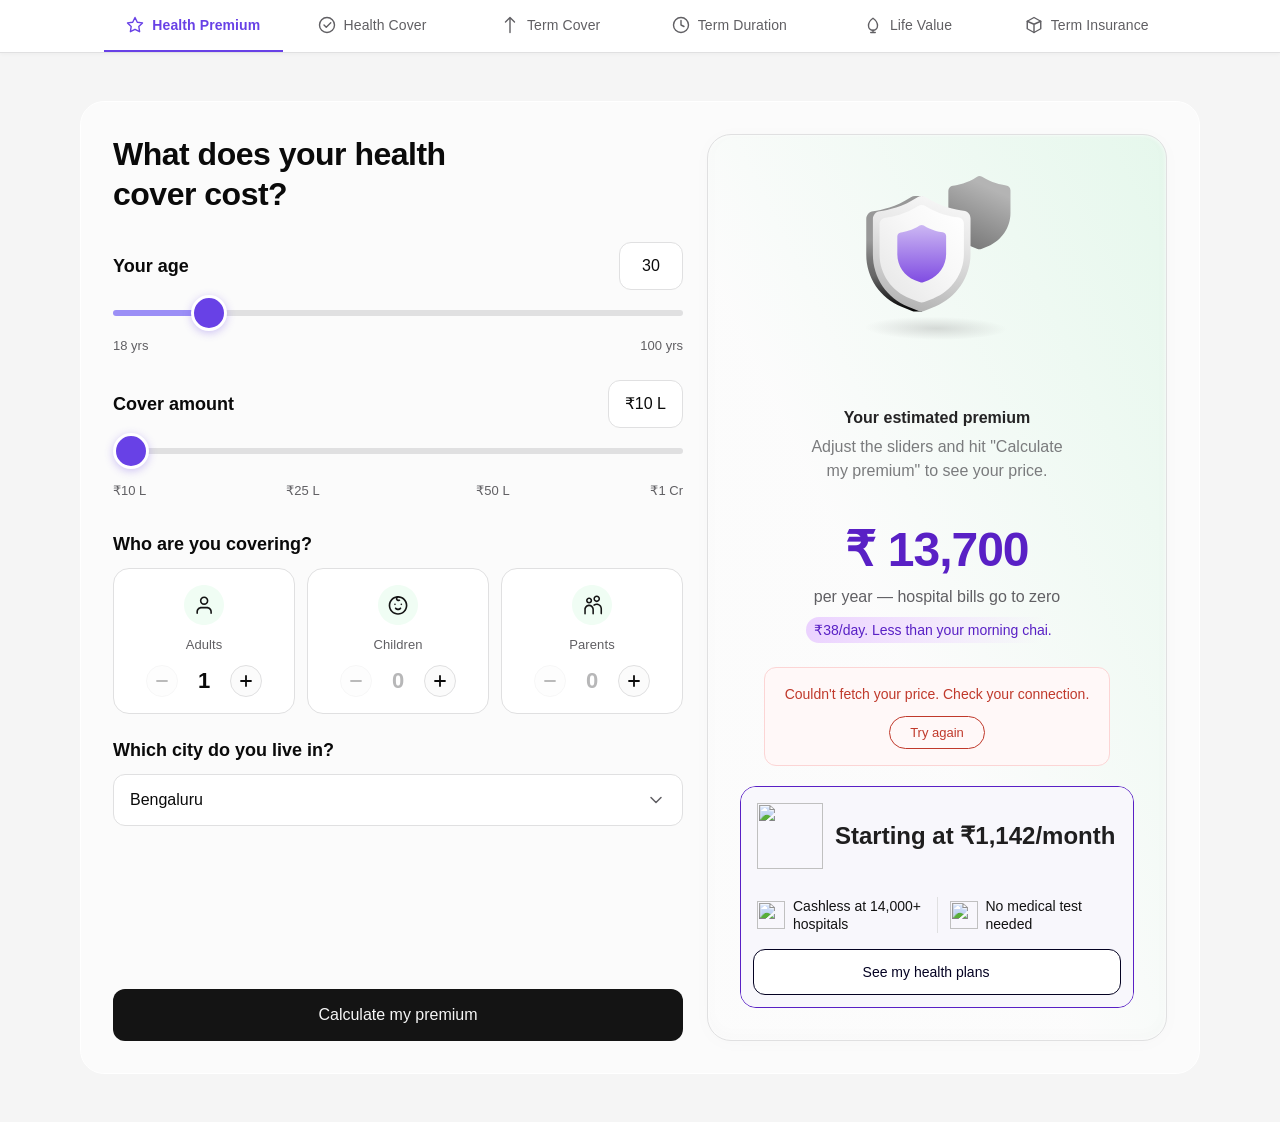
==== commit 38b3bce6: "fix(v4): remove random errors, add initial empty state to results panel - Set FAILURE_RATE to 0 in a" ====
--- a/index.html
+++ b/index.html
@@ -3,7 +3,7 @@
 <head>
   <meta charset="UTF-8">
   <meta name="viewport" content="width=device-width, initial-scale=1.0">
-  <title>Insurance Calculators | Find the Right Cover for You</title>
+  <title>Insurance Calculators | Find Your Perfect Plan in 30 Seconds</title>
   <link rel="preconnect" href="https://fonts.googleapis.com">
   <link rel="preconnect" href="https://fonts.gstatic.com" crossorigin>
   <link href="https://fonts.googleapis.com/css2?family=Inter:wght@400;500;600;700&display=swap" rel="stylesheet">
@@ -35,6 +35,10 @@
           <svg width="18" height="18" viewBox="0 0 18 18" fill="none"><path d="M9 2.25C9 2.25 4.5 5.25 4.5 9.75C4.5 12.2625 6.5025 14.25 9 14.25C11.4975 14.25 13.5 12.2625 13.5 9.75C13.5 5.25 9 2.25 9 2.25Z" stroke="currentColor" stroke-width="1.4" stroke-linecap="round" stroke-linejoin="round"/><path d="M9 14.25V16.5M6.75 16.5H11.25" stroke="currentColor" stroke-width="1.4" stroke-linecap="round"/></svg>
           <span>Life Value</span>
         </button>
+        <button class="tab-btn" data-tab="calc6">
+          <svg width="18" height="18" viewBox="0 0 18 18" fill="none"><path d="M9 1.5L2.25 5.25V12.75L9 16.5L15.75 12.75V5.25L9 1.5Z" stroke="currentColor" stroke-width="1.4" stroke-linecap="round" stroke-linejoin="round"/><path d="M9 8.25V16.5M2.25 5.25L9 8.25M9 8.25L15.75 5.25" stroke="currentColor" stroke-width="1.4" stroke-linecap="round" stroke-linejoin="round"/></svg>
+          <span>Term Insurance</span>
+        </button>
       </div>
     </nav>
 
@@ -44,7 +48,7 @@
     <div class="calculator-wrapper">
       <div class="calculator-container">
         <div class="input-panel">
-          <h1 class="calculator-title">Health Insurance<br>Premium Calculator</h1>
+          <h1 class="calculator-title">What does your health<br>cover cost?</h1>
 
           <div class="slider-group">
             <div class="slider-header">
@@ -59,22 +63,22 @@
 
           <div class="slider-group">
             <div class="slider-header">
-              <label class="slider-label">How much cover do you need?</label>
-              <div class="slider-value-box"><span id="c1-coverValue">₹10L</span></div>
+              <label class="slider-label">Cover amount</label>
+              <div class="slider-value-box"><span id="c1-coverValue">₹10 L</span></div>
             </div>
             <div class="slider-track-wrapper">
               <input type="range" id="c1-coverSlider" min="0" max="3" value="0" step="1" class="custom-slider">
             </div>
             <div class="slider-steps">
-              <span class="slider-step">₹10L</span>
-              <span class="slider-step">₹25L</span>
-              <span class="slider-step">₹50L</span>
-              <span class="slider-step">₹1Cr</span>
+              <span class="slider-step">₹10 L</span>
+              <span class="slider-step">₹25 L</span>
+              <span class="slider-step">₹50 L</span>
+              <span class="slider-step">₹1 Cr</span>
             </div>
           </div>
 
           <div class="option-group">
-            <label class="option-label">Members to insure</label>
+            <label class="option-label">Who are you covering?</label>
             <div class="member-stepper-group">
               <div class="member-stepper">
                 <img class="member-stepper-icon" src="icons/Adult.svg" alt="" width="40" height="40">
@@ -107,7 +111,7 @@
           </div>
 
           <div class="option-group">
-            <label class="option-label">Your city</label>
+            <label class="option-label">Which city do you live in?</label>
             <div class="searchable-select" id="c1-citySelect" data-value="bengaluru">
               <div class="searchable-select-trigger">
                 <span class="searchable-select-text">Bengaluru</span>
@@ -135,7 +139,6 @@
             </div>
           </div>
 
-          <button class="cta-button" data-calc="c1">Calculate premium</button>
         </div>
 
         <div class="results-panel">
@@ -143,27 +146,46 @@
             <div class="shield-icon">
               <img src="Porting.svg" alt="Insurance shield" width="182" height="182">
             </div>
-            <div class="premium-display">
+            <div class="calc-empty-state" id="c1-empty">
+              <p class="calc-empty-title">Your estimated premium</p>
+              <p class="calc-empty-subtitle">Adjust the sliders and hit "Calculate my premium" to see your price.</p>
+            </div>
+            <div class="premium-display" id="c1-result" hidden>
               <p class="premium-amount" id="c1-premiumAmount">₹ 13,700</p>
-              <p class="premium-subtitle">is your estimated annual premium</p>
-            </div>
-            <img class="results-divider" src="divider.svg" alt="">
-            <div class="breakdown-list">
-              <div class="breakdown-item">
-                <img class="breakdown-star" src="star.svg" alt="" width="20" height="20">
-                <span class="breakdown-text">Age factor <strong id="c1-ageImpact">+₹0</strong></span>
-              </div>
-              <div class="breakdown-item">
-                <img class="breakdown-star" src="star.svg" alt="" width="20" height="20">
-                <span class="breakdown-text">City adjustment <strong id="c1-cityImpact">+₹0</strong></span>
-              </div>
-              <div class="breakdown-item">
-                <img class="breakdown-star" src="star.svg" alt="" width="20" height="20">
-                <span class="breakdown-text">Members covered <strong id="c1-familyImpact">+₹0</strong></span>
-              </div>
-            </div>
-          </div>
-        </div>
+              <p class="premium-subtitle">per year — hospital bills go to zero</p>
+              <p class="premium-perday" id="c1-perDay">₹38/day. Less than your morning chai.</p>
+            </div>
+            <div class="price-skeleton" id="c1-skeleton" hidden></div>
+            <div class="calc-error" id="c1-error" hidden>
+              <p class="calc-error-msg">Couldn't fetch your price. Check your connection.</p>
+              <button class="calc-retry-btn" data-calc="c1">Try again</button>
+            </div>
+            <div class="plans-block">
+              <div class="plans-block-top">
+                <img class="plans-block-icon-img" src="icons/Health Insurance.svg" alt="" width="66" height="66">
+                <p class="plans-block-text" id="c1-plansText">Starting at ₹1,142/month</p>
+              </div>
+              <div class="plans-trust">
+                <span class="plans-trust-item">
+                  <img src="icons/hospital.svg" alt="" width="28" height="28">
+                  Cashless at 14,000+ hospitals
+                </span>
+                <span class="plans-trust-divider"></span>
+                <span class="plans-trust-item">
+                  <img src="icons/Blood test.svg" alt="" width="28" height="28">
+                  No medical test needed
+                </span>
+              </div>
+              <div class="plans-block-bottom">
+                <a class="plans-block-btn" id="c1-plansBtn" href="https://www.acko.com/health-insurance/buy" target="_blank" rel="noopener">
+                  See my health plans <img src="icons/arrow right.svg" alt="" width="16" height="16">
+                </a>
+              </div>
+            </div>
+          </div>
+        </div>
+
+        <button class="cta-button" data-calc="c1">Calculate my premium</button>
       </div>
     </div>
   </section>
@@ -173,7 +195,7 @@
     <div class="calculator-wrapper">
       <div class="calculator-container">
         <div class="input-panel">
-          <h1 class="calculator-title">Health Cover<br>Recommendation</h1>
+          <h1 class="calculator-title">How much health cover<br>do you actually need?</h1>
 
           <div class="slider-group">
             <div class="slider-header">
@@ -188,8 +210,8 @@
 
           <div class="slider-group">
             <div class="slider-header">
-              <label class="slider-label">Annual income</label>
-              <div class="slider-value-box"><span id="c2-incomeValue">₹30L</span></div>
+              <label class="slider-label">Your annual income</label>
+              <div class="slider-value-box"><span id="c2-incomeValue">₹30 L</span></div>
             </div>
             <div class="slider-track-wrapper">
               <input type="range" id="c2-incomeSlider" min="1" max="100" value="30" class="custom-slider">
@@ -199,7 +221,7 @@
 
           <div class="slider-group">
             <div class="slider-header">
-              <label class="slider-label">Family members to cover</label>
+              <label class="slider-label">People you want to cover</label>
               <div class="slider-value-box"><span id="c2-familyValue">2</span></div>
             </div>
             <div class="slider-track-wrapper">
@@ -210,8 +232,8 @@
 
           <div class="slider-group">
             <div class="slider-header">
-              <label class="slider-label">Current health cover</label>
-              <div class="slider-value-box"><span id="c2-existingValue">₹30L</span></div>
+              <label class="slider-label">Health cover you already have</label>
+              <div class="slider-value-box"><span id="c2-existingValue">₹30 L</span></div>
             </div>
             <div class="slider-track-wrapper">
               <input type="range" id="c2-existingSlider" min="0" max="100" value="30" class="custom-slider">
@@ -221,8 +243,8 @@
 
           <div class="slider-group">
             <div class="slider-header">
-              <label class="slider-label">Employer-provided cover</label>
-              <div class="slider-value-box"><span id="c2-companyValue">₹5L</span></div>
+              <label class="slider-label">Cover your employer provides</label>
+              <div class="slider-value-box"><span id="c2-companyValue">₹5 L</span></div>
             </div>
             <div class="slider-track-wrapper">
               <input type="range" id="c2-companySlider" min="0" max="100" value="5" class="custom-slider">
@@ -231,7 +253,7 @@
           </div>
 
           <div class="option-group">
-            <label class="option-label">Your city</label>
+            <label class="option-label">Which city do you live in?</label>
             <div class="searchable-select" id="c2-citySelect" data-value="bengaluru">
               <div class="searchable-select-trigger">
                 <span class="searchable-select-text">Bengaluru</span>
@@ -259,7 +281,6 @@
             </div>
           </div>
 
-          <button class="cta-button" data-calc="c2">Get recommendation</button>
         </div>
 
         <div class="results-panel">
@@ -267,27 +288,46 @@
             <div class="shield-icon">
               <img src="Porting.svg" alt="Insurance shield" width="182" height="182">
             </div>
-            <div class="premium-display">
+            <div class="calc-empty-state" id="c2-empty">
+              <p class="calc-empty-title">Your recommended cover</p>
+              <p class="calc-empty-subtitle">Fill in your details and hit "Find my ideal cover" to get your recommendation.</p>
+            </div>
+            <div class="premium-display" id="c2-result" hidden>
               <p class="premium-amount" id="c2-premiumAmount">₹ 13,700</p>
-              <p class="premium-subtitle">is your estimated annual premium</p>
-            </div>
-            <img class="results-divider" src="divider.svg" alt="">
-            <div class="breakdown-list">
-              <div class="breakdown-item">
-                <img class="breakdown-star" src="star.svg" alt="" width="20" height="20">
-                <span class="breakdown-text">Age factor <strong id="c2-ageImpact">+₹2,400</strong></span>
-              </div>
-              <div class="breakdown-item">
-                <img class="breakdown-star" src="star.svg" alt="" width="20" height="20">
-                <span class="breakdown-text">City tier adjustment <strong id="c2-cityImpact">+₹1,200</strong></span>
-              </div>
-              <div class="breakdown-item">
-                <img class="breakdown-star" src="star.svg" alt="" width="20" height="20">
-                <span class="breakdown-text">Family size adjustment <strong id="c2-familyImpact">+₹3,100</strong></span>
-              </div>
-            </div>
-          </div>
-        </div>
+              <p class="premium-subtitle">is the cover your family needs</p>
+              <p class="premium-perday" id="c2-perDay">Employer cover alone won't be enough. Here's why.</p>
+            </div>
+            <div class="price-skeleton" id="c2-skeleton" hidden></div>
+            <div class="calc-error" id="c2-error" hidden>
+              <p class="calc-error-msg">Couldn't fetch your price. Check your connection.</p>
+              <button class="calc-retry-btn" data-calc="c2">Try again</button>
+            </div>
+            <div class="plans-block">
+              <div class="plans-block-top">
+                <img class="plans-block-icon-img" src="icons/Health Insurance.svg" alt="" width="66" height="66">
+                <p class="plans-block-text" id="c2-plansText">Starting at ₹1,142/month</p>
+              </div>
+              <div class="plans-trust">
+                <span class="plans-trust-item">
+                  <img src="icons/hospital.svg" alt="" width="28" height="28">
+                  Cashless at 14,000+ hospitals
+                </span>
+                <span class="plans-trust-divider"></span>
+                <span class="plans-trust-item">
+                  <img src="icons/Blood test.svg" alt="" width="28" height="28">
+                  No medical test needed
+                </span>
+              </div>
+              <div class="plans-block-bottom">
+                <a class="plans-block-btn" id="c2-plansBtn" href="https://www.acko.com/health-insurance/buy" target="_blank" rel="noopener">
+                  See plans for my family <img src="icons/arrow right.svg" alt="" width="16" height="16">
+                </a>
+              </div>
+            </div>
+          </div>
+        </div>
+
+        <button class="cta-button" data-calc="c2">Find my ideal cover</button>
       </div>
     </div>
   </section>
@@ -297,7 +337,7 @@
     <div class="calculator-wrapper">
       <div class="calculator-container">
         <div class="input-panel">
-          <h1 class="calculator-title">Term Cover<br>Recommendation</h1>
+          <h1 class="calculator-title">How much life cover<br>does your family need?</h1>
 
           <div class="slider-group">
             <div class="slider-header">
@@ -312,8 +352,8 @@
 
           <div class="slider-group">
             <div class="slider-header">
-              <label class="slider-label">Annual income</label>
-              <div class="slider-value-box"><span id="c3-incomeValue">₹5L</span></div>
+              <label class="slider-label">Your annual income</label>
+              <div class="slider-value-box"><span id="c3-incomeValue">₹5 L</span></div>
             </div>
             <div class="slider-track-wrapper">
               <input type="range" id="c3-incomeSlider" min="0" max="100" value="5" class="custom-slider">
@@ -323,7 +363,7 @@
 
           <div class="slider-group">
             <div class="slider-header">
-              <label class="slider-label">Monthly household expenses</label>
+              <label class="slider-label">Monthly expenses at home</label>
               <div class="slider-value-box"><span id="c3-expensesValue">₹10,000</span></div>
             </div>
             <div class="slider-track-wrapper">
@@ -334,7 +374,7 @@
 
           <div class="slider-group">
             <div class="slider-header">
-              <label class="slider-label">Number of dependents</label>
+              <label class="slider-label">People who depend on you</label>
               <div class="slider-value-box"><span id="c3-dependentsValue">2</span></div>
             </div>
             <div class="slider-track-wrapper">
@@ -345,8 +385,8 @@
 
           <div class="slider-group">
             <div class="slider-header">
-              <label class="slider-label">Existing term cover</label>
-              <div class="slider-value-box"><span id="c3-existingValue">₹30L</span></div>
+              <label class="slider-label">Term cover you already have</label>
+              <div class="slider-value-box"><span id="c3-existingValue">₹30 L</span></div>
             </div>
             <div class="slider-track-wrapper">
               <input type="range" id="c3-existingSlider" min="0" max="100" value="30" class="custom-slider">
@@ -356,8 +396,8 @@
 
           <div class="slider-group">
             <div class="slider-header">
-              <label class="slider-label">Outstanding liabilities/loans</label>
-              <div class="slider-value-box"><span id="c3-liabilitiesValue">₹2L</span></div>
+              <label class="slider-label">Loans or liabilities outstanding</label>
+              <div class="slider-value-box"><span id="c3-liabilitiesValue">₹2 L</span></div>
             </div>
             <div class="slider-track-wrapper">
               <input type="range" id="c3-liabilitiesSlider" min="0" max="100" value="2" class="custom-slider">
@@ -366,7 +406,7 @@
           </div>
 
           <div class="option-group">
-            <label class="option-label">Select future goals</label>
+            <label class="option-label">Goals you want to protect</label>
             <div class="toggle-buttons multi-select-grid">
               <button class="toggle-btn multi-btn active" data-calc="c3" data-group="goals" data-value="education">Education</button>
               <button class="toggle-btn multi-btn" data-calc="c3" data-group="goals" data-value="marriages">Marriages</button>
@@ -375,7 +415,6 @@
             </div>
           </div>
 
-          <button class="cta-button" data-calc="c3">Calculate cover</button>
         </div>
 
         <div class="results-panel">
@@ -383,31 +422,46 @@
             <div class="shield-icon">
               <img src="Porting.svg" alt="Insurance shield" width="182" height="182">
             </div>
-            <div class="premium-display">
+            <div class="calc-empty-state" id="c3-empty">
+              <p class="calc-empty-title">Your recommended cover</p>
+              <p class="calc-empty-subtitle">Tell us about your life and hit "Calculate my cover" to see what your family needs.</p>
+            </div>
+            <div class="premium-display" id="c3-result" hidden>
               <p class="premium-amount" id="c3-premiumAmount">₹ 13,700</p>
-              <p class="premium-subtitle">is your estimated annual premium</p>
-            </div>
-            <img class="results-divider" src="divider.svg" alt="">
-            <div class="breakdown-list">
-              <div class="breakdown-item">
-                <img class="breakdown-star" src="star.svg" alt="" width="20" height="20">
-                <span class="breakdown-text">Age factor <strong id="c3-ageImpact">+₹2,400</strong></span>
-              </div>
-              <div class="breakdown-item">
-                <img class="breakdown-star" src="star.svg" alt="" width="20" height="20">
-                <span class="breakdown-text">Cover amount adjustment <strong id="c3-cityImpact">+₹1,200</strong></span>
-              </div>
-              <div class="breakdown-item">
-                <img class="breakdown-star" src="star.svg" alt="" width="20" height="20">
-                <span class="breakdown-text">Dependent coverage <strong id="c3-familyImpact">+₹3,100</strong></span>
-              </div>
-              <div class="breakdown-item">
-                <img class="breakdown-star" src="star.svg" alt="" width="20" height="20">
-                <span class="breakdown-text" id="c3-smokerText">Liability adjustment <strong id="c3-smokerImpact">+₹400</strong></span>
-              </div>
-            </div>
-          </div>
-        </div>
+              <p class="premium-subtitle">is the cover your family can't go without</p>
+              <p class="premium-perday" id="c3-perDay">Most people are underinsured by 5x. Are you?</p>
+            </div>
+            <div class="price-skeleton" id="c3-skeleton" hidden></div>
+            <div class="calc-error" id="c3-error" hidden>
+              <p class="calc-error-msg">Couldn't fetch your price. Check your connection.</p>
+              <button class="calc-retry-btn" data-calc="c3">Try again</button>
+            </div>
+            <div class="plans-block">
+              <div class="plans-block-top">
+                <img class="plans-block-icon-img" src="icons/Health Insurance.svg" alt="" width="66" height="66">
+                <p class="plans-block-text" id="c3-plansText">₹1 Cr life cover</p>
+              </div>
+              <div class="plans-trust">
+                <span class="plans-trust-item">
+                  <img src="icons/hospital.svg" alt="" width="28" height="28">
+                  Claim paid in 1 day
+                </span>
+                <span class="plans-trust-divider"></span>
+                <span class="plans-trust-item">
+                  <img src="icons/Blood test.svg" alt="" width="28" height="28">
+                  No agents, no paperwork
+                </span>
+              </div>
+              <div class="plans-block-bottom">
+                <a class="plans-block-btn" id="c3-plansBtn" href="https://www.acko.com/term-life-insurance/buy" target="_blank" rel="noopener">
+                  Protect my family now <img src="icons/arrow right.svg" alt="" width="16" height="16">
+                </a>
+              </div>
+            </div>
+          </div>
+        </div>
+
+        <button class="cta-button" data-calc="c3">Calculate my cover</button>
       </div>
     </div>
   </section>
@@ -417,7 +471,7 @@
     <div class="calculator-wrapper">
       <div class="calculator-container">
         <div class="input-panel">
-          <h1 class="calculator-title">Term Duration<br>Helper</h1>
+          <h1 class="calculator-title">How long should your<br>term plan last?</h1>
 
           <div class="slider-group">
             <div class="slider-header">
@@ -432,7 +486,7 @@
 
           <div class="slider-group">
             <div class="slider-header">
-              <label class="slider-label">Number of dependents</label>
+              <label class="slider-label">People who depend on you</label>
               <div class="slider-value-box"><span id="c4-dependentsValue">2</span></div>
             </div>
             <div class="slider-track-wrapper">
@@ -443,8 +497,8 @@
 
           <div class="slider-group">
             <div class="slider-header">
-              <label class="slider-label">Outstanding liabilities/loans</label>
-              <div class="slider-value-box"><span id="c4-liabilitiesValue">₹2L</span></div>
+              <label class="slider-label">Loans or liabilities outstanding</label>
+              <div class="slider-value-box"><span id="c4-liabilitiesValue">₹2 L</span></div>
             </div>
             <div class="slider-track-wrapper">
               <input type="range" id="c4-liabilitiesSlider" min="0" max="100" value="2" class="custom-slider">
@@ -454,8 +508,8 @@
 
           <div class="slider-group">
             <div class="slider-header">
-              <label class="slider-label">Annual income</label>
-              <div class="slider-value-box"><span id="c4-incomeValue">₹5L</span></div>
+              <label class="slider-label">Your annual income</label>
+              <div class="slider-value-box"><span id="c4-incomeValue">₹5 L</span></div>
             </div>
             <div class="slider-track-wrapper">
               <input type="range" id="c4-incomeSlider" min="0" max="100" value="5" class="custom-slider">
@@ -465,7 +519,7 @@
 
           <div class="slider-group">
             <div class="slider-header">
-              <label class="slider-label">Monthly household expenses</label>
+              <label class="slider-label">Monthly expenses at home</label>
               <div class="slider-value-box"><span id="c4-expensesValue">₹10,000</span></div>
             </div>
             <div class="slider-track-wrapper">
@@ -476,7 +530,7 @@
 
           <div class="slider-group">
             <div class="slider-header">
-              <label class="slider-label">Planned retirement age</label>
+              <label class="slider-label">When do you plan to retire?</label>
               <div class="slider-value-box"><span id="c4-retireValue">55 yrs</span></div>
             </div>
             <div class="slider-track-wrapper">
@@ -485,7 +539,6 @@
             <div class="slider-range"><span>40 yrs</span><span>60 yrs</span></div>
           </div>
 
-          <button class="cta-button" data-calc="c4">Calculate duration</button>
         </div>
 
         <div class="results-panel">
@@ -493,27 +546,46 @@
             <div class="shield-icon shield-icon-large">
               <img src="Porting.svg" alt="Insurance shield" width="182" height="182">
             </div>
-            <div class="premium-display">
+            <div class="calc-empty-state" id="c4-empty">
+              <p class="calc-empty-title">Your estimated premium</p>
+              <p class="calc-empty-subtitle">Adjust your coverage amount and hit "Calculate my premium" to see your price.</p>
+            </div>
+            <div class="premium-display" id="c4-result" hidden>
               <p class="premium-amount" id="c4-yearsAmount">25 years</p>
-              <p class="premium-subtitle">is your recommended term insurance duration</p>
-            </div>
-            <img class="results-divider" src="divider.svg" alt="">
-            <div class="breakdown-list breakdown-list-duration">
-              <div class="breakdown-item">
-                <img class="breakdown-star" src="star.svg" alt="" width="20" height="20">
-                <span class="breakdown-text" id="c4-point1">Covers your earning years until retirement at <strong>55</strong></span>
-              </div>
-              <div class="breakdown-item">
-                <img class="breakdown-star" src="star.svg" alt="" width="20" height="20">
-                <span class="breakdown-text">Secures your dependents while they rely on your income</span>
-              </div>
-              <div class="breakdown-item">
-                <img class="breakdown-star" src="star.svg" alt="" width="20" height="20">
-                <span class="breakdown-text">Ensures all outstanding loans are settled within the cover period</span>
-              </div>
-            </div>
-          </div>
-        </div>
+              <p class="premium-subtitle">is how long your family needs you covered</p>
+              <p class="premium-perday" id="c4-perDay">Wait a year and your premium gets more expensive</p>
+            </div>
+            <div class="price-skeleton" id="c4-skeleton" hidden></div>
+            <div class="calc-error" id="c4-error" hidden>
+              <p class="calc-error-msg">Couldn't calculate your term. Check your connection.</p>
+              <button class="calc-retry-btn" data-calc="c4">Try again</button>
+            </div>
+            <div class="plans-block">
+              <div class="plans-block-top">
+                <img class="plans-block-icon-img" src="icons/Health Insurance.svg" alt="" width="66" height="66">
+                <p class="plans-block-text">Plans from ₹500/month</p>
+              </div>
+              <div class="plans-trust">
+                <span class="plans-trust-item">
+                  <img src="icons/hospital.svg" alt="" width="28" height="28">
+                  Claim paid in 1 day
+                </span>
+                <span class="plans-trust-divider"></span>
+                <span class="plans-trust-item">
+                  <img src="icons/Blood test.svg" alt="" width="28" height="28">
+                  No agents, no paperwork
+                </span>
+              </div>
+              <div class="plans-block-bottom">
+                <a class="plans-block-btn" id="c4-plansBtn" href="https://www.acko.com/term-life-insurance/buy" target="_blank" rel="noopener">
+                  Lock in my rate now <img src="icons/arrow right.svg" alt="" width="16" height="16">
+                </a>
+              </div>
+            </div>
+          </div>
+        </div>
+
+        <button class="cta-button" data-calc="c4">Find my policy term</button>
       </div>
     </div>
   </section>
@@ -523,7 +595,7 @@
     <div class="calculator-wrapper">
       <div class="calculator-container">
         <div class="input-panel">
-          <h1 class="calculator-title">Human Life Value<br>Calculator</h1>
+          <h1 class="calculator-title">What would your family<br>lose without you?</h1>
 
           <div class="slider-group">
             <div class="slider-header">
@@ -538,8 +610,8 @@
 
           <div class="slider-group">
             <div class="slider-header">
-              <label class="slider-label">Annual income</label>
-              <div class="slider-value-box"><span id="c5-incomeValue">₹10L</span></div>
+              <label class="slider-label">Your annual income</label>
+              <div class="slider-value-box"><span id="c5-incomeValue">₹10 L</span></div>
             </div>
             <div class="slider-track-wrapper">
               <input type="range" id="c5-incomeSlider" min="1" max="200" value="10" class="custom-slider">
@@ -549,8 +621,8 @@
 
           <div class="slider-group">
             <div class="slider-header">
-              <label class="slider-label">Annual expenses</label>
-              <div class="slider-value-box"><span id="c5-expensesValue">₹4L</span></div>
+              <label class="slider-label">Your annual expenses</label>
+              <div class="slider-value-box"><span id="c5-expensesValue">₹4 L</span></div>
             </div>
             <div class="slider-track-wrapper">
               <input type="range" id="c5-expensesSlider" min="1" max="200" value="4" class="custom-slider">
@@ -560,7 +632,7 @@
 
           <div class="slider-group">
             <div class="slider-header">
-              <label class="slider-label">Planned retirement age</label>
+              <label class="slider-label">When do you plan to retire?</label>
               <div class="slider-value-box"><span id="c5-retireValue">60 yrs</span></div>
             </div>
             <div class="slider-track-wrapper">
@@ -569,7 +641,6 @@
             <div class="slider-range"><span>40 yrs</span><span>70 yrs</span></div>
           </div>
 
-          <button class="cta-button" data-calc="c5">Calculate life value</button>
         </div>
 
         <div class="results-panel">
@@ -577,34 +648,162 @@
             <div class="shield-icon">
               <img src="Porting.svg" alt="Human life value calculator illustration" width="182" height="182">
             </div>
-            <div class="premium-display">
+            <div class="calc-empty-state" id="c5-empty">
+              <p class="calc-empty-title">Your estimated premium</p>
+              <p class="calc-empty-subtitle">Set your coverage and hit "Calculate my premium" to see your price.</p>
+            </div>
+            <div class="premium-display" id="c5-result" hidden>
               <p class="premium-amount" id="c5-hlvAmount">₹ 1,20,00,000</p>
-              <p class="premium-subtitle">is your estimated human life value</p>
-            </div>
-            <img class="results-divider" src="divider.svg" alt="">
-            <div class="breakdown-list">
-              <div class="breakdown-item">
-                <img class="breakdown-star" src="star.svg" alt="" width="20" height="20">
-                <span class="breakdown-text">Working years remaining <strong id="c5-yearsLeft">30 yrs</strong></span>
-              </div>
-              <div class="breakdown-item">
-                <img class="breakdown-star" src="star.svg" alt="" width="20" height="20">
-                <span class="breakdown-text">Net annual contribution <strong id="c5-netContrib">₹6L/yr</strong></span>
-              </div>
-              <div class="breakdown-item">
-                <img class="breakdown-star" src="star.svg" alt="" width="20" height="20">
-                <span class="breakdown-text">Recommended cover <strong id="c5-recommended">₹1.2Cr</strong></span>
-              </div>
-            </div>
-          </div>
-        </div>
+              <p class="premium-subtitle">is what your family would lose if you're gone</p>
+              <p class="premium-perday" id="c5-perDay">Cover it all for as little as ₹500/month</p>
+            </div>
+            <div class="price-skeleton" id="c5-skeleton" hidden></div>
+            <div class="calc-error" id="c5-error" hidden>
+              <p class="calc-error-msg">Couldn't calculate your life value. Check your connection.</p>
+              <button class="calc-retry-btn" data-calc="c5">Try again</button>
+            </div>
+            <div class="plans-block">
+              <div class="plans-block-top">
+                <img class="plans-block-icon-img" src="icons/Health Insurance.svg" alt="" width="66" height="66">
+                <p class="plans-block-text">Term cover from ₹500/month</p>
+              </div>
+              <div class="plans-trust">
+                <span class="plans-trust-item">
+                  <img src="icons/hospital.svg" alt="" width="28" height="28">
+                  Claim paid in 1 day
+                </span>
+                <span class="plans-trust-divider"></span>
+                <span class="plans-trust-item">
+                  <img src="icons/Blood test.svg" alt="" width="28" height="28">
+                  No agents, no paperwork
+                </span>
+              </div>
+              <div class="plans-block-bottom">
+                <a class="plans-block-btn" id="c5-plansBtn" href="https://www.acko.com/term-life-insurance/buy" target="_blank" rel="noopener">
+                  Cover my life value <img src="icons/arrow right.svg" alt="" width="16" height="16">
+                </a>
+              </div>
+            </div>
+          </div>
+        </div>
+
+        <button class="cta-button" data-calc="c5">See what I'm worth to my family</button>
       </div>
     </div>
   </section>
 
+  <!-- ========== CALCULATOR 6: Term Insurance Calculator ========== -->
+  <section class="calculator-section" id="calc6">
+    <div class="calculator-wrapper">
+      <div class="calculator-container">
+        <div class="input-panel">
+          <h1 class="calculator-title">What does your term<br>plan actually cost?</h1>
+
+          <div class="slider-group">
+            <div class="slider-header">
+              <label class="slider-label">Your age</label>
+              <div class="slider-value-box"><span id="c6-ageValue">30</span></div>
+            </div>
+            <div class="slider-track-wrapper">
+              <input type="range" id="c6-ageSlider" min="18" max="65" value="30" class="custom-slider">
+            </div>
+            <div class="slider-range"><span>18 yrs</span><span>65 yrs</span></div>
+          </div>
+
+          <div class="slider-group">
+            <div class="slider-header">
+              <label class="slider-label">Cover amount you want</label>
+              <div class="slider-value-box"><span id="c6-coverValue">₹50 L</span></div>
+            </div>
+            <div class="slider-track-wrapper">
+              <input type="range" id="c6-coverSlider" min="0" max="4" value="1" step="1" class="custom-slider">
+            </div>
+            <div class="slider-steps">
+              <span class="slider-step">₹25L</span>
+              <span class="slider-step">₹50L</span>
+              <span class="slider-step">₹75L</span>
+              <span class="slider-step">₹1Cr</span>
+              <span class="slider-step">₹2Cr</span>
+            </div>
+          </div>
+
+          <div class="slider-group">
+            <div class="slider-header">
+              <label class="slider-label">How long do you want cover?</label>
+              <div class="slider-value-box"><span id="c6-termValue">20 yrs</span></div>
+            </div>
+            <div class="slider-track-wrapper">
+              <input type="range" id="c6-termSlider" min="10" max="40" value="20" step="5" class="custom-slider">
+            </div>
+            <div class="slider-range"><span>10 yrs</span><span>40 yrs</span></div>
+          </div>
+
+          <div class="slider-group">
+            <div class="slider-header">
+              <label class="slider-label">Your annual income</label>
+              <div class="slider-value-box"><span id="c6-incomeValue">₹10 L</span></div>
+            </div>
+            <div class="slider-track-wrapper">
+              <input type="range" id="c6-incomeSlider" min="1" max="100" value="10" class="custom-slider">
+            </div>
+            <div class="slider-range"><span>₹1L</span><span>₹1Cr</span></div>
+          </div>
+
+        </div>
+
+        <div class="results-panel">
+          <div class="results-content">
+            <div class="shield-icon">
+              <img src="Porting.svg" alt="Term insurance calculator" width="182" height="182">
+            </div>
+            <div class="calc-empty-state" id="c6-empty">
+              <p class="calc-empty-title">Your estimated premium</p>
+              <p class="calc-empty-subtitle">Choose your cover amount and hit "Calculate my premium" to see your price.</p>
+            </div>
+            <div class="premium-display" id="c6-result" hidden>
+              <p class="premium-amount" id="c6-premiumAmount">₹ 7,000</p>
+              <p class="premium-subtitle">per year — your family stays protected</p>
+              <p class="premium-perday" id="c6-perDay">₹19/day to make sure they never struggle</p>
+            </div>
+            <div class="price-skeleton" id="c6-skeleton" hidden></div>
+            <div class="calc-error" id="c6-error" hidden>
+              <p class="calc-error-msg">Couldn't fetch your price. Check your connection.</p>
+              <button class="calc-retry-btn" data-calc="c6">Try again</button>
+            </div>
+            <div class="plans-block">
+              <div class="plans-block-top">
+                <img class="plans-block-icon-img" src="icons/Health Insurance.svg" alt="" width="66" height="66">
+                <p class="plans-block-text" id="c6-plansText">₹1 Cr life cover</p>
+              </div>
+              <div class="plans-trust">
+                <span class="plans-trust-item">
+                  <img src="icons/hospital.svg" alt="" width="28" height="28">
+                  Claim paid in 1 day
+                </span>
+                <span class="plans-trust-divider"></span>
+                <span class="plans-trust-item">
+                  <img src="icons/Blood test.svg" alt="" width="28" height="28">
+                  No agents, no paperwork
+                </span>
+              </div>
+              <div class="plans-block-bottom">
+                <a class="plans-block-btn" id="c6-plansBtn" href="https://www.acko.com/term-life-insurance/buy" target="_blank" rel="noopener">
+                  Get this plan <img src="icons/arrow right.svg" alt="" width="16" height="16">
+                </a>
+              </div>
+            </div>
+          </div>
+        </div>
+
+        <button class="cta-button" data-calc="c6">Calculate my premium</button>
+      </div>
+    </div>
+  </section>
+
     </div>
   </div>
 
+  <script src="api.js"></script>
   <script src="script.js"></script>
 </body>
 </html>
--- a/styles.css
+++ b/styles.css
@@ -126,9 +126,9 @@
 
 .tab-nav-inner {
   display: flex;
-  max-width: 800px;
+  max-width: 1120px;
   margin: 0 auto;
-  padding: 0 var(--scale-16);
+  padding: 0 var(--scale-24);
 }
 
 .tab-btn {
@@ -176,7 +176,7 @@
 
 .calculator-section {
   display: none;
-  align-items: center;
+  align-items: flex-start;
   justify-content: center;
   min-height: calc(100vh - 55px);
   padding: var(--scale-48) var(--scale-24);
@@ -196,7 +196,9 @@
 }
 
 .calculator-container {
-  display: flex;
+  display: grid;
+  grid-template-columns: 1fr 460px;
+  grid-template-rows: auto auto;
   gap: var(--scale-24);
   align-items: stretch;
   padding: var(--scale-32);
@@ -205,12 +207,27 @@
   border-radius: var(--radius-2xl);
 }
 
+.calculator-container .input-panel {
+  grid-column: 1;
+  grid-row: 1;
+}
+
+.calculator-container .results-panel {
+  grid-column: 2;
+  grid-row: 1 / 3;
+}
+
+.calculator-container .cta-button {
+  grid-column: 1;
+  grid-row: 2;
+  align-self: end;
+}
+
 /* ==========================================
    Left Panel — Inputs
    ========================================== */
 
 .input-panel {
-  flex: 1;
   display: flex;
   flex-direction: column;
   gap: var(--scale-24);
@@ -363,6 +380,8 @@
   line-height: 20px;
   color: var(--color-text-secondary);
   text-align: center;
+  padding-top: 7px;
+  padding-bottom: 7px;
 }
 
 .slider-step:first-child {
@@ -397,7 +416,7 @@
   transition: border-color 0.2s ease, box-shadow 0.2s ease;
 }
 
-.member-stepper:has(.stepper-value:not([data-zero="true"])) {
+.member-stepper:not(:first-child):has(.stepper-value:not([data-zero="true"])) {
   border-color: var(--color-brand-mid);
   box-shadow: 0 0 0 3px var(--purple-100);
 }
@@ -804,11 +823,9 @@
    ========================================== */
 
 .results-panel {
-  flex: 1;
   display: flex;
   flex-direction: column;
-  align-items: center;
-  justify-content: center;
+  align-items: stretch;
   padding: var(--scale-32);
   border: 1px solid var(--color-border-default);
   border-radius: var(--radius-2xl);
@@ -825,6 +842,7 @@
   flex-direction: column;
   align-items: center;
   width: 100%;
+  flex: 1;
 }
 
 .shield-icon {
@@ -850,22 +868,17 @@
   flex-direction: column;
   align-items: center;
   gap: var(--scale-8);
-  margin-bottom: var(--scale-32);
+  margin-bottom: var(--scale-24);
 }
 
 /* display-md: 48px/56px Bold */
 .premium-amount {
   font-size: 48px;
   font-weight: 700;
-  line-height: 56px;
+  line-height: 54px;
   letter-spacing: -1px;
-  color: var(--color-brand-primary);
-  transition: all 0.3s ease;
-}
-
-.premium-amount.updating {
-  transform: scale(1.05);
-  opacity: 0.7;
+  color: #5920c5;
+  font-variant-numeric: tabular-nums;
 }
 
 /* body-lg: 18px/28px Regular */
@@ -877,50 +890,133 @@
   text-align: center;
 }
 
-.results-divider {
+
+/* Per-day nudge — soft purple gradient pill matching Figma */
+.premium-perday {
+  display: inline-flex;
+  align-items: center;
+  padding: 4px 16px 4px 8px;
+  background: linear-gradient(100deg, #ebd2ff 0%, rgba(235, 210, 255, 0) 90%);
+  border-radius: var(--radius-pill);
+  font-family: var(--font-family);
+  font-size: 14px;
+  font-weight: 500;
+  color: #5920c5;
+  line-height: 18px;
+}
+
+/* Plans CTA Block — matches Figma node 3127:1357 exactly */
+.plans-block {
+  display: flex;
+  flex-direction: column;
+  align-items: flex-start;
+  margin-top: auto;
+  border: 1.5px solid #5920c5;
+  border-radius: 16px;
+  overflow: hidden;
+  width: 100%;
+}
+
+/* Top section: icon + starting price */
+.plans-block-top {
+  display: flex;
+  align-items: center;
+  gap: var(--scale-12);
+  padding: var(--scale-16);
+  background: #f8f7fc;
+  width: 100%;
+}
+
+.plans-block-icon-img {
+  width: 66px;
+  height: 66px;
+  flex-shrink: 0;
+  object-fit: contain;
+}
+
+.plans-block-text {
+  font-family: var(--font-family);
+  font-size: 24px;
+  font-weight: 600;
+  line-height: 30px;
+  color: rgba(0, 0, 0, 0.88);
+  margin: 0;
+}
+
+/* Trust row: hospital icon | divider | blood-test icon */
+.plans-trust {
+  display: flex;
+  align-items: center;
+  padding: var(--scale-12) var(--scale-16);
+  background: #f8f7fc;
+  width: 100%;
+  gap: 0;
+}
+
+.plans-trust-item {
+  display: flex;
+  align-items: center;
+  gap: var(--scale-8);
+  flex: 1;
+  font-family: var(--font-family);
+  font-size: 14px;
+  font-weight: 400;
+  color: #121212;
+  line-height: 18px;
+}
+
+.plans-trust-item img {
+  width: 28px;
+  height: 28px;
+  flex-shrink: 0;
+}
+
+.plans-trust-divider {
   display: block;
+  width: 1px;
+  align-self: stretch;
+  background: var(--color-border-default);
+  margin: 0 var(--scale-12);
+  flex-shrink: 0;
+}
+
+/* Bottom section: view plans button */
+.plans-block-bottom {
+  background: #f8f7fc;
+  padding: 4px var(--scale-12) var(--scale-12);
   width: 100%;
-  max-width: 344px;
-  height: auto;
-  margin-bottom: var(--scale-32);
-}
-
-.breakdown-list {
-  display: flex;
-  flex-direction: column;
-  gap: var(--scale-16);
-  align-self: center;
-}
-
-.breakdown-list-duration {
-  gap: var(--scale-20);
-}
-
-.breakdown-item {
-  display: flex;
-  align-items: flex-start;
-  gap: var(--scale-10);
-}
-
-.breakdown-star {
+}
+
+.plans-block-btn {
+  display: flex;
+  align-items: center;
+  justify-content: center;
+  gap: 6px;
+  width: 100%;
+  padding: var(--scale-12) var(--scale-16);
+  background: #fff;
+  border: 1px solid #040222;
+  border-radius: var(--radius-md);
+  color: #040222;
+  font-family: var(--font-family);
+  font-size: 14px;
+  font-weight: 500;
+  line-height: 20px;
+  text-decoration: none;
+  transition: background 0.15s ease, box-shadow 0.15s ease;
+}
+
+.plans-block-btn:hover {
+  background: var(--grey-100);
+  box-shadow: 0 2px 8px rgba(0, 0, 0, 0.1);
+}
+
+.plans-block-btn img {
+  width: 16px;
+  height: 16px;
   flex-shrink: 0;
-  width: 20px;
-  height: 20px;
-  margin-top: 2px;
-  object-fit: contain;
-}
-
-/* body-md: 16px/24px Regular */
-.breakdown-text {
-  font-size: 16px;
-  font-weight: 400;
-  line-height: 24px;
-  color: var(--color-text-primary);
-}
-
-.breakdown-text strong {
-  font-weight: 600;
-}
+}
+
 
 /* ==========================================
    Responsive — Tablet (≤900px)
@@ -939,12 +1035,14 @@
   }
 
   .calculator-container {
+    display: flex;
     flex-direction: column;
     padding: var(--scale-24);
     gap: var(--scale-24);
   }
 
   .results-panel {
+    width: 100%;
     padding: var(--scale-32) var(--scale-24);
   }
 
@@ -996,19 +1094,44 @@
 
   .calculator-section {
     padding: var(--scale-16) var(--scale-12);
+    min-height: auto;
+    align-items: flex-start;
   }
 
   .calculator-container {
-    padding: var(--scale-16);
-    gap: var(--scale-16);
-  }
-
+    padding: var(--scale-20) var(--scale-16);
+    gap: var(--scale-20);
+  }
+
+  /* Fields: comfortable gap so each group reads as a unit */
   .input-panel {
-    gap: var(--scale-20);
+    gap: var(--scale-24);
+    padding-bottom: 0;
+  }
+
+  /* Inside each slider group: no extra gap, handled by header margin + track padding */
+  .slider-group {
+    gap: 0;
+  }
+
+  .slider-header {
+    min-height: 44px;
+    margin-bottom: var(--scale-4);
+  }
+
+  /* Track: enough room for the 36px thumb to not feel cramped */
+  .slider-track-wrapper {
+    padding: var(--scale-12) 0 var(--scale-4);
+  }
+
+  /* Range labels: close to track, clear association */
+  .slider-range {
+    font-size: 12px;
+    margin-top: 0;
   }
 
   .toggle-buttons {
-    gap: var(--scale-12);
+    gap: var(--scale-8);
   }
 
   .multi-select-grid {
@@ -1016,38 +1139,27 @@
   }
 
   .calculator-title {
-    font-size: 24px;
-    line-height: 32px;
+    font-size: 22px;
+    line-height: 28px;
+    margin-bottom: 0;
   }
 
   .premium-amount {
-    font-size: 32px;
-    line-height: 40px;
+    font-size: 36px;
+    line-height: 42px;
     letter-spacing: -0.5px;
   }
 
-  .breakdown-text {
-    font-size: 14px;
-    line-height: 20px;
-  }
-
-  .results-divider {
-    max-width: 100%;
-  }
-
   .slider-label {
-    font-size: 14px;
+    font-size: 15px;
+    font-weight: 600;
   }
 
   .slider-value-box {
     font-size: 14px;
     padding: var(--scale-8) var(--scale-12);
     height: 40px;
-    min-width: 50px;
-  }
-
-  .slider-range {
-    font-size: 12px;
+    min-width: 52px;
   }
 
   .slider-step {
@@ -1059,6 +1171,48 @@
     font-size: 14px;
   }
 
+  .member-stepper-group {
+    grid-template-columns: 1fr;
+    gap: 0;
+    border: 1.5px solid var(--color-border-default);
+    border-radius: var(--radius-md);
+    overflow: hidden;
+  }
+
+  .member-stepper {
+    flex-direction: row;
+    justify-content: space-between;
+    padding: var(--scale-12) var(--scale-16);
+    gap: 0;
+    border: none;
+    border-radius: 0;
+    border-bottom: 1px solid var(--color-border-default);
+  }
+
+  .member-stepper:last-child {
+    border-bottom: none;
+  }
+
+  .member-stepper:not(:first-child):has(.stepper-value:not([data-zero="true"])) {
+    border-color: var(--color-border-default);
+    box-shadow: none;
+  }
+
+  .member-stepper-icon {
+    display: none;
+  }
+
+  .member-stepper-label {
+    font-size: 14px;
+    font-weight: 500;
+    color: var(--color-text-primary);
+  }
+
+  .stepper-value {
+    font-size: 18px;
+    min-width: 22px;
+  }
+
   .stepper-btn {
     width: 28px;
     height: 28px;
@@ -1069,27 +1223,8 @@
     height: 13px;
   }
 
-  .stepper-value {
-    font-size: 18px;
-    min-width: 22px;
-  }
-
   .member-stepper-controls {
     gap: var(--scale-8);
-  }
-
-  .member-stepper {
-    padding: var(--scale-12) var(--scale-8);
-    gap: var(--scale-8);
-  }
-
-  .member-stepper-icon {
-    width: 32px;
-    height: 32px;
-  }
-
-  .member-stepper-label {
-    font-size: 11px;
   }
 
   .multi-btn {
@@ -1126,29 +1261,229 @@
   }
 
   .cta-button {
-    height: 48px;
+    position: static;
+    width: 100%;
+    height: 52px;
     font-size: 15px;
+    border-radius: var(--radius-pill);
+    box-shadow: none;
+    margin-top: var(--scale-4);
   }
 
   .premium-subtitle {
     font-size: 14px;
   }
 
-  .shield-icon img {
-    width: 140px;
-    height: 140px;
-  }
-
-  .shield-icon-large img {
-    width: 150px;
-    height: 150px;
+
+  .shield-icon,
+  .shield-icon-large {
+    display: none;
+  }
+
+  .results-panel {
+    padding: var(--scale-20) var(--scale-16);
   }
 
   .premium-display {
-    margin-bottom: var(--scale-24);
-  }
-
-  .results-divider {
-    margin-bottom: var(--scale-24);
-  }
-}
+    margin-bottom: var(--scale-16);
+  }
+
+  .plans-block {
+    margin-top: var(--scale-16);
+  }
+
+  .plans-block-top {
+    padding: var(--scale-12) var(--scale-16);
+    gap: var(--scale-12);
+  }
+
+  .plans-block-icon-img {
+    width: 48px;
+    height: 48px;
+  }
+
+  .plans-block-text {
+    font-size: 18px;
+    line-height: 24px;
+  }
+
+  .plans-trust {
+    padding: var(--scale-10) var(--scale-16);
+  }
+
+  .plans-trust-item {
+    font-size: 13px;
+    line-height: 18px;
+  }
+
+  .plans-trust-item img {
+    width: 24px;
+    height: 24px;
+  }
+
+  .plans-trust-divider {
+    margin: 0 var(--scale-8);
+  }
+
+  .plans-block-bottom {
+    padding: var(--scale-4) var(--scale-12) var(--scale-12);
+  }
+
+  .plans-block-btn {
+    padding: 12px var(--scale-16);
+    font-size: 14px;
+  }
+
+  .premium-perday {
+    font-size: 13px;
+    text-align: center;
+  }
+
+}
+
+/* ==========================================
+   v4 — API Loading, Skeleton, Error States
+   ========================================== */
+
+/* ── Skeleton shimmer ── */
+
+@keyframes shimmer {
+  0%   { background-position: 200% 0; }
+  100% { background-position: -200% 0; }
+}
+
+/* ── Initial empty / no-result state ── */
+
+.calc-empty-state {
+  display: flex;
+  flex-direction: column;
+  align-items: center;
+  justify-content: center;
+  text-align: center;
+  padding: var(--scale-40) var(--scale-24);
+  gap: var(--scale-8);
+}
+
+.calc-empty-title {
+  font-size: var(--text-xl);
+  font-weight: 700;
+  color: var(--grey-600);
+  margin: 0;
+}
+
+.calc-empty-subtitle {
+  font-size: var(--text-sm);
+  color: var(--grey-400);
+  margin: 0;
+  max-width: 260px;
+  line-height: 1.5;
+}
+
+.price-skeleton {
+  height: 54px;
+  width: 220px;
+  border-radius: var(--radius-md);
+  background: linear-gradient(
+    90deg,
+    var(--grey-150) 25%,
+    var(--grey-100) 50%,
+    var(--grey-150) 75%
+  );
+  background-size: 200% 100%;
+  animation: shimmer 1.3s ease-in-out infinite;
+  margin: 0 auto var(--scale-24);
+}
+
+/* ── CTA loading state ── */
+
+.cta-button.cta-loading {
+  opacity: 0.72;
+  cursor: not-allowed;
+  gap: var(--scale-10);
+}
+
+@keyframes spin {
+  to { transform: rotate(360deg); }
+}
+
+.cta-spinner {
+  display: inline-block;
+  width: 18px;
+  height: 18px;
+  border: 2px solid rgba(255, 255, 255, 0.35);
+  border-top-color: #ffffff;
+  border-radius: 50%;
+  animation: spin 0.75s linear infinite;
+  flex-shrink: 0;
+}
+
+/* ── Error block ── */
+
+.calc-error {
+  display: flex;
+  flex-direction: column;
+  align-items: center;
+  gap: var(--scale-12);
+  padding: var(--scale-16) var(--scale-20);
+  margin-bottom: var(--scale-20);
+  background: #fff8f8;
+  border: 1px solid #fcd5d5;
+  border-radius: var(--radius-md);
+  text-align: center;
+}
+
+.calc-error-msg {
+  font-family: var(--font-family);
+  font-size: 14px;
+  font-weight: 400;
+  color: #c0392b;
+  line-height: 20px;
+  margin: 0;
+}
+
+.calc-retry-btn {
+  display: inline-flex;
+  align-items: center;
+  justify-content: center;
+  padding: var(--scale-8) var(--scale-20);
+  background: none;
+  border: 1.5px solid #c0392b;
+  border-radius: var(--radius-pill);
+  font-family: var(--font-family);
+  font-size: 13px;
+  font-weight: 500;
+  color: #c0392b;
+  cursor: pointer;
+  transition: background 0.15s ease, color 0.15s ease;
+  -webkit-tap-highlight-color: transparent;
+}
+
+.calc-retry-btn:hover {
+  background: #c0392b;
+  color: #ffffff;
+}
+
+/* ── Mobile: sticky CTA bar ── */
+
+@media (max-width: 480px) {
+  .calculator-section {
+    padding-bottom: 84px;
+  }
+
+  .cta-button {
+    position: fixed;
+    bottom: 16px;
+    left: 16px;
+    right: 16px;
+    width: auto;
+    z-index: 100;
+    box-shadow: 0 4px 20px rgba(0, 0, 0, 0.18);
+    border-radius: var(--radius-pill);
+  }
+
+  .cta-button.cta-loading {
+    display: flex;
+    align-items: center;
+    justify-content: center;
+  }
+}
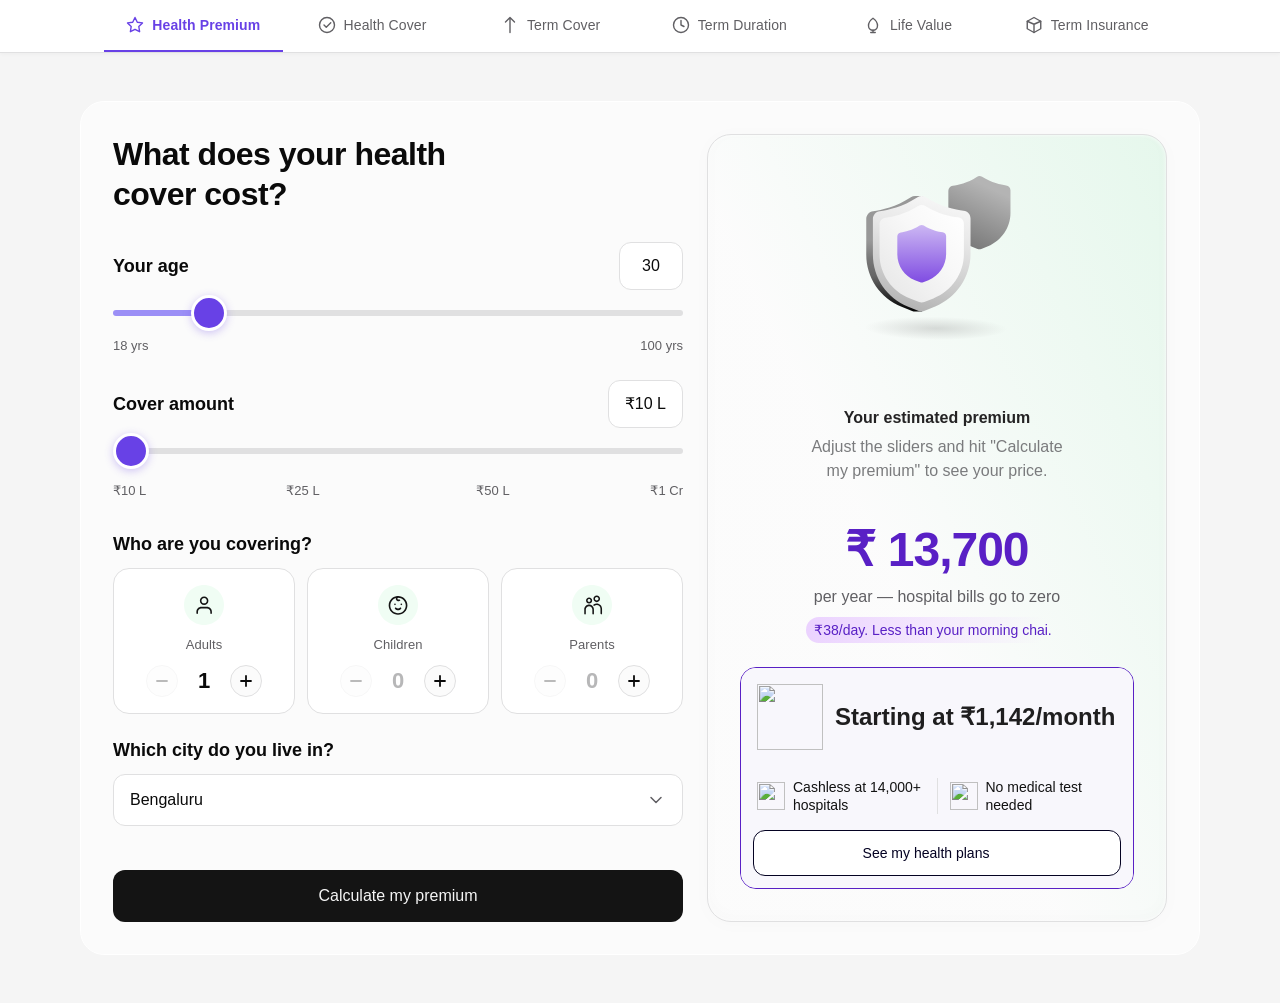
==== commit 5c741e15: "feat(v4): remove error state — no error block, no retry button - Removed calc-error HTML blocks from" ====
--- a/index.html
+++ b/index.html
@@ -156,10 +156,6 @@
               <p class="premium-perday" id="c1-perDay">₹38/day. Less than your morning chai.</p>
             </div>
             <div class="price-skeleton" id="c1-skeleton" hidden></div>
-            <div class="calc-error" id="c1-error" hidden>
-              <p class="calc-error-msg">Couldn't fetch your price. Check your connection.</p>
-              <button class="calc-retry-btn" data-calc="c1">Try again</button>
-            </div>
             <div class="plans-block">
               <div class="plans-block-top">
                 <img class="plans-block-icon-img" src="icons/Health Insurance.svg" alt="" width="66" height="66">
@@ -298,10 +294,6 @@
               <p class="premium-perday" id="c2-perDay">Employer cover alone won't be enough. Here's why.</p>
             </div>
             <div class="price-skeleton" id="c2-skeleton" hidden></div>
-            <div class="calc-error" id="c2-error" hidden>
-              <p class="calc-error-msg">Couldn't fetch your price. Check your connection.</p>
-              <button class="calc-retry-btn" data-calc="c2">Try again</button>
-            </div>
             <div class="plans-block">
               <div class="plans-block-top">
                 <img class="plans-block-icon-img" src="icons/Health Insurance.svg" alt="" width="66" height="66">
@@ -432,10 +424,6 @@
               <p class="premium-perday" id="c3-perDay">Most people are underinsured by 5x. Are you?</p>
             </div>
             <div class="price-skeleton" id="c3-skeleton" hidden></div>
-            <div class="calc-error" id="c3-error" hidden>
-              <p class="calc-error-msg">Couldn't fetch your price. Check your connection.</p>
-              <button class="calc-retry-btn" data-calc="c3">Try again</button>
-            </div>
             <div class="plans-block">
               <div class="plans-block-top">
                 <img class="plans-block-icon-img" src="icons/Health Insurance.svg" alt="" width="66" height="66">
@@ -556,10 +544,6 @@
               <p class="premium-perday" id="c4-perDay">Wait a year and your premium gets more expensive</p>
             </div>
             <div class="price-skeleton" id="c4-skeleton" hidden></div>
-            <div class="calc-error" id="c4-error" hidden>
-              <p class="calc-error-msg">Couldn't calculate your term. Check your connection.</p>
-              <button class="calc-retry-btn" data-calc="c4">Try again</button>
-            </div>
             <div class="plans-block">
               <div class="plans-block-top">
                 <img class="plans-block-icon-img" src="icons/Health Insurance.svg" alt="" width="66" height="66">
@@ -658,10 +642,6 @@
               <p class="premium-perday" id="c5-perDay">Cover it all for as little as ₹500/month</p>
             </div>
             <div class="price-skeleton" id="c5-skeleton" hidden></div>
-            <div class="calc-error" id="c5-error" hidden>
-              <p class="calc-error-msg">Couldn't calculate your life value. Check your connection.</p>
-              <button class="calc-retry-btn" data-calc="c5">Try again</button>
-            </div>
             <div class="plans-block">
               <div class="plans-block-top">
                 <img class="plans-block-icon-img" src="icons/Health Insurance.svg" alt="" width="66" height="66">
@@ -766,10 +746,6 @@
               <p class="premium-perday" id="c6-perDay">₹19/day to make sure they never struggle</p>
             </div>
             <div class="price-skeleton" id="c6-skeleton" hidden></div>
-            <div class="calc-error" id="c6-error" hidden>
-              <p class="calc-error-msg">Couldn't fetch your price. Check your connection.</p>
-              <button class="calc-retry-btn" data-calc="c6">Try again</button>
-            </div>
             <div class="plans-block">
               <div class="plans-block-top">
                 <img class="plans-block-icon-img" src="icons/Health Insurance.svg" alt="" width="66" height="66">
--- a/styles.css
+++ b/styles.css
@@ -1417,52 +1417,6 @@
   flex-shrink: 0;
 }
 
-/* ── Error block ── */
-
-.calc-error {
-  display: flex;
-  flex-direction: column;
-  align-items: center;
-  gap: var(--scale-12);
-  padding: var(--scale-16) var(--scale-20);
-  margin-bottom: var(--scale-20);
-  background: #fff8f8;
-  border: 1px solid #fcd5d5;
-  border-radius: var(--radius-md);
-  text-align: center;
-}
-
-.calc-error-msg {
-  font-family: var(--font-family);
-  font-size: 14px;
-  font-weight: 400;
-  color: #c0392b;
-  line-height: 20px;
-  margin: 0;
-}
-
-.calc-retry-btn {
-  display: inline-flex;
-  align-items: center;
-  justify-content: center;
-  padding: var(--scale-8) var(--scale-20);
-  background: none;
-  border: 1.5px solid #c0392b;
-  border-radius: var(--radius-pill);
-  font-family: var(--font-family);
-  font-size: 13px;
-  font-weight: 500;
-  color: #c0392b;
-  cursor: pointer;
-  transition: background 0.15s ease, color 0.15s ease;
-  -webkit-tap-highlight-color: transparent;
-}
-
-.calc-retry-btn:hover {
-  background: #c0392b;
-  color: #ffffff;
-}
-
 /* ── Mobile: sticky CTA bar ── */
 
 @media (max-width: 480px) {
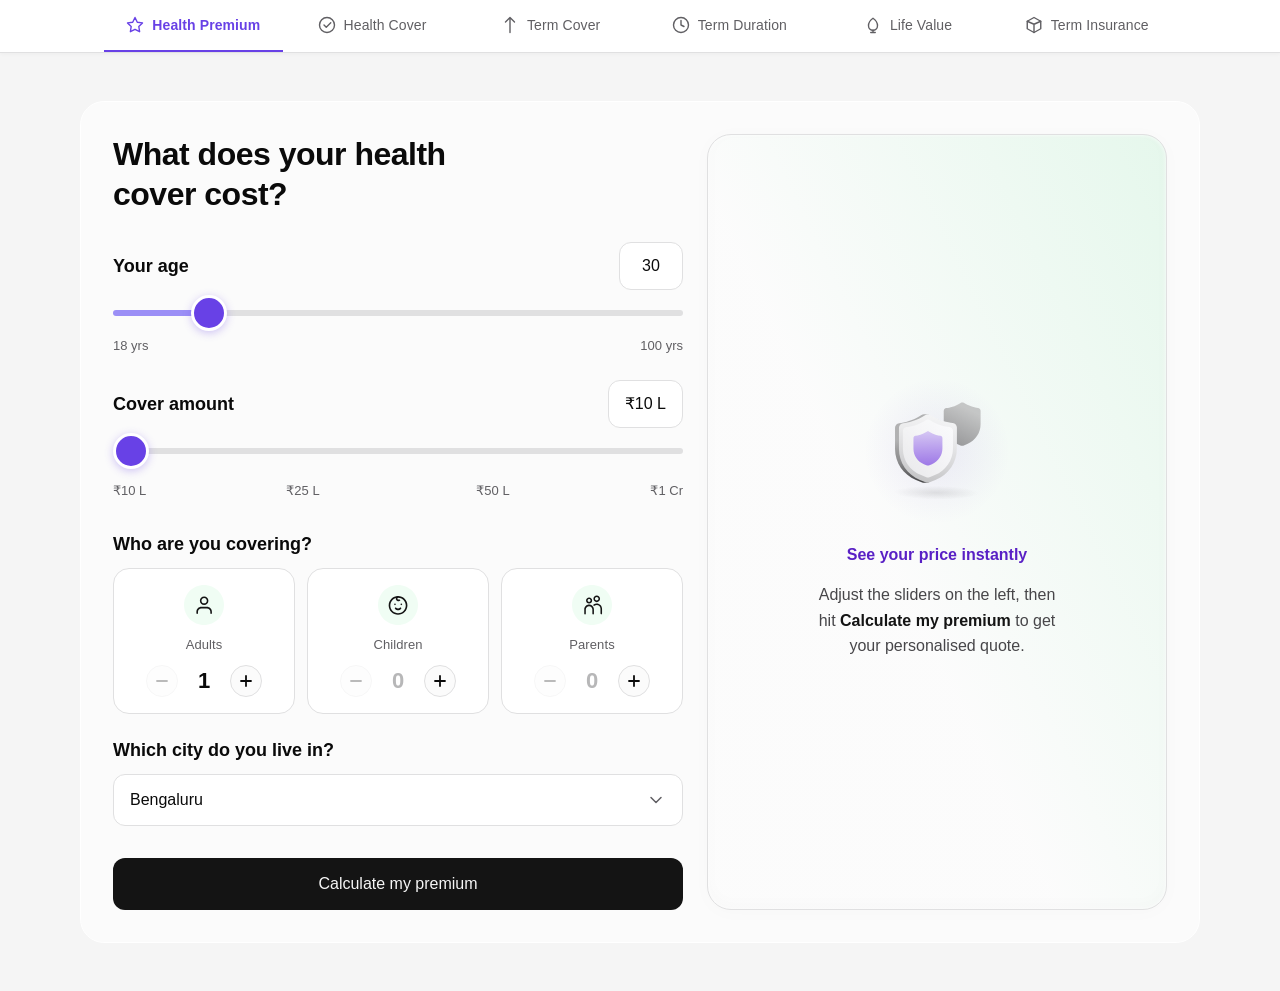
==== commit d9cd961b: "feat(v4): redesign empty state — icon, brand headline, tailored copy per calc - Added calc-empty-ico" ====
--- a/index.html
+++ b/index.html
@@ -143,12 +143,15 @@
 
         <div class="results-panel">
           <div class="results-content">
-            <div class="shield-icon">
+            <div class="shield-icon" hidden>
               <img src="Porting.svg" alt="Insurance shield" width="182" height="182">
             </div>
             <div class="calc-empty-state" id="c1-empty">
-              <p class="calc-empty-title">Your estimated premium</p>
-              <p class="calc-empty-subtitle">Adjust the sliders and hit "Calculate my premium" to see your price.</p>
+              <div class="calc-empty-icon-wrap">
+                <img src="Porting.svg" alt="" width="120" height="120">
+              </div>
+              <p class="calc-empty-title">See your price instantly</p>
+              <p class="calc-empty-subtitle">Adjust the sliders on the left, then hit <strong>Calculate my premium</strong> to get your personalised quote.</p>
             </div>
             <div class="premium-display" id="c1-result" hidden>
               <p class="premium-amount" id="c1-premiumAmount">₹ 13,700</p>
@@ -156,7 +159,7 @@
               <p class="premium-perday" id="c1-perDay">₹38/day. Less than your morning chai.</p>
             </div>
             <div class="price-skeleton" id="c1-skeleton" hidden></div>
-            <div class="plans-block">
+            <div class="plans-block" id="c1-plans" hidden>
               <div class="plans-block-top">
                 <img class="plans-block-icon-img" src="icons/Health Insurance.svg" alt="" width="66" height="66">
                 <p class="plans-block-text" id="c1-plansText">Starting at ₹1,142/month</p>
@@ -281,12 +284,15 @@
 
         <div class="results-panel">
           <div class="results-content">
-            <div class="shield-icon">
+            <div class="shield-icon" hidden>
               <img src="Porting.svg" alt="Insurance shield" width="182" height="182">
             </div>
             <div class="calc-empty-state" id="c2-empty">
-              <p class="calc-empty-title">Your recommended cover</p>
-              <p class="calc-empty-subtitle">Fill in your details and hit "Find my ideal cover" to get your recommendation.</p>
+              <div class="calc-empty-icon-wrap">
+                <img src="Porting.svg" alt="" width="120" height="120">
+              </div>
+              <p class="calc-empty-title">Find your ideal cover</p>
+              <p class="calc-empty-subtitle">Fill in your details, then hit <strong>Find my ideal cover</strong> to see what you actually need.</p>
             </div>
             <div class="premium-display" id="c2-result" hidden>
               <p class="premium-amount" id="c2-premiumAmount">₹ 13,700</p>
@@ -294,7 +300,7 @@
               <p class="premium-perday" id="c2-perDay">Employer cover alone won't be enough. Here's why.</p>
             </div>
             <div class="price-skeleton" id="c2-skeleton" hidden></div>
-            <div class="plans-block">
+            <div class="plans-block" id="c2-plans" hidden>
               <div class="plans-block-top">
                 <img class="plans-block-icon-img" src="icons/Health Insurance.svg" alt="" width="66" height="66">
                 <p class="plans-block-text" id="c2-plansText">Starting at ₹1,142/month</p>
@@ -411,12 +417,15 @@
 
         <div class="results-panel">
           <div class="results-content">
-            <div class="shield-icon">
+            <div class="shield-icon" hidden>
               <img src="Porting.svg" alt="Insurance shield" width="182" height="182">
             </div>
             <div class="calc-empty-state" id="c3-empty">
-              <p class="calc-empty-title">Your recommended cover</p>
-              <p class="calc-empty-subtitle">Tell us about your life and hit "Calculate my cover" to see what your family needs.</p>
+              <div class="calc-empty-icon-wrap">
+                <img src="Porting.svg" alt="" width="120" height="120">
+              </div>
+              <p class="calc-empty-title">How much cover does your family need?</p>
+              <p class="calc-empty-subtitle">Tell us about your life, then hit <strong>Calculate my cover</strong> to find out.</p>
             </div>
             <div class="premium-display" id="c3-result" hidden>
               <p class="premium-amount" id="c3-premiumAmount">₹ 13,700</p>
@@ -424,7 +433,7 @@
               <p class="premium-perday" id="c3-perDay">Most people are underinsured by 5x. Are you?</p>
             </div>
             <div class="price-skeleton" id="c3-skeleton" hidden></div>
-            <div class="plans-block">
+            <div class="plans-block" id="c3-plans" hidden>
               <div class="plans-block-top">
                 <img class="plans-block-icon-img" src="icons/Health Insurance.svg" alt="" width="66" height="66">
                 <p class="plans-block-text" id="c3-plansText">₹1 Cr life cover</p>
@@ -531,12 +540,15 @@
 
         <div class="results-panel">
           <div class="results-content">
-            <div class="shield-icon shield-icon-large">
+            <div class="shield-icon shield-icon-large" hidden>
               <img src="Porting.svg" alt="Insurance shield" width="182" height="182">
             </div>
             <div class="calc-empty-state" id="c4-empty">
-              <p class="calc-empty-title">Your estimated premium</p>
-              <p class="calc-empty-subtitle">Adjust your coverage amount and hit "Calculate my premium" to see your price.</p>
+              <div class="calc-empty-icon-wrap">
+                <img src="Porting.svg" alt="" width="120" height="120">
+              </div>
+              <p class="calc-empty-title">How long should you stay covered?</p>
+              <p class="calc-empty-subtitle">Adjust the sliders, then hit <strong>Calculate my term</strong> to get the right answer for your situation.</p>
             </div>
             <div class="premium-display" id="c4-result" hidden>
               <p class="premium-amount" id="c4-yearsAmount">25 years</p>
@@ -544,7 +556,7 @@
               <p class="premium-perday" id="c4-perDay">Wait a year and your premium gets more expensive</p>
             </div>
             <div class="price-skeleton" id="c4-skeleton" hidden></div>
-            <div class="plans-block">
+            <div class="plans-block" id="c4-plans" hidden>
               <div class="plans-block-top">
                 <img class="plans-block-icon-img" src="icons/Health Insurance.svg" alt="" width="66" height="66">
                 <p class="plans-block-text">Plans from ₹500/month</p>
@@ -629,12 +641,15 @@
 
         <div class="results-panel">
           <div class="results-content">
-            <div class="shield-icon">
+            <div class="shield-icon" hidden>
               <img src="Porting.svg" alt="Human life value calculator illustration" width="182" height="182">
             </div>
             <div class="calc-empty-state" id="c5-empty">
-              <p class="calc-empty-title">Your estimated premium</p>
-              <p class="calc-empty-subtitle">Set your coverage and hit "Calculate my premium" to see your price.</p>
+              <div class="calc-empty-icon-wrap">
+                <img src="Porting.svg" alt="" width="120" height="120">
+              </div>
+              <p class="calc-empty-title">What is your life worth?</p>
+              <p class="calc-empty-subtitle">Fill in your details, then hit <strong>Calculate my HLV</strong> to see the number your family depends on.</p>
             </div>
             <div class="premium-display" id="c5-result" hidden>
               <p class="premium-amount" id="c5-hlvAmount">₹ 1,20,00,000</p>
@@ -642,7 +657,7 @@
               <p class="premium-perday" id="c5-perDay">Cover it all for as little as ₹500/month</p>
             </div>
             <div class="price-skeleton" id="c5-skeleton" hidden></div>
-            <div class="plans-block">
+            <div class="plans-block" id="c5-plans" hidden>
               <div class="plans-block-top">
                 <img class="plans-block-icon-img" src="icons/Health Insurance.svg" alt="" width="66" height="66">
                 <p class="plans-block-text">Term cover from ₹500/month</p>
@@ -733,12 +748,15 @@
 
         <div class="results-panel">
           <div class="results-content">
-            <div class="shield-icon">
+            <div class="shield-icon" hidden>
               <img src="Porting.svg" alt="Term insurance calculator" width="182" height="182">
             </div>
             <div class="calc-empty-state" id="c6-empty">
-              <p class="calc-empty-title">Your estimated premium</p>
-              <p class="calc-empty-subtitle">Choose your cover amount and hit "Calculate my premium" to see your price.</p>
+              <div class="calc-empty-icon-wrap">
+                <img src="Porting.svg" alt="" width="120" height="120">
+              </div>
+              <p class="calc-empty-title">See your term premium</p>
+              <p class="calc-empty-subtitle">Choose your cover amount, then hit <strong>Calculate my premium</strong> to see what it costs to protect them.</p>
             </div>
             <div class="premium-display" id="c6-result" hidden>
               <p class="premium-amount" id="c6-premiumAmount">₹ 7,000</p>
@@ -746,7 +764,7 @@
               <p class="premium-perday" id="c6-perDay">₹19/day to make sure they never struggle</p>
             </div>
             <div class="price-skeleton" id="c6-skeleton" hidden></div>
-            <div class="plans-block">
+            <div class="plans-block" id="c6-plans" hidden>
               <div class="plans-block-top">
                 <img class="plans-block-icon-img" src="icons/Health Insurance.svg" alt="" width="66" height="66">
                 <p class="plans-block-text" id="c6-plansText">₹1 Cr life cover</p>
--- a/styles.css
+++ b/styles.css
@@ -871,6 +871,12 @@
   margin-bottom: var(--scale-24);
 }
 
+.premium-display[hidden],
+.plans-block[hidden],
+.shield-icon[hidden] {
+  display: none !important;
+}
+
 /* display-md: 48px/56px Bold */
 .premium-amount {
   font-size: 48px;
@@ -1360,23 +1366,51 @@
   align-items: center;
   justify-content: center;
   text-align: center;
-  padding: var(--scale-40) var(--scale-24);
-  gap: var(--scale-8);
+  padding: var(--scale-32) var(--scale-24) var(--scale-40);
+  gap: var(--scale-16);
+  flex: 1;
+}
+
+.calc-empty-icon-wrap {
+  position: relative;
+  display: flex;
+  align-items: center;
+  justify-content: center;
+  width: 148px;
+  height: 148px;
+  border-radius: 50%;
+  background: radial-gradient(circle, rgba(89, 32, 197, 0.08) 0%, rgba(89, 32, 197, 0.0) 70%);
+  margin-bottom: var(--scale-4);
+}
+
+.calc-empty-icon-wrap img {
+  position: relative;
+  z-index: 1;
+  width: 108px;
+  height: 108px;
+  object-fit: contain;
+  opacity: 0.72;
 }
 
 .calc-empty-title {
   font-size: var(--text-xl);
   font-weight: 700;
-  color: var(--grey-600);
+  color: #5920c5;
   margin: 0;
+  line-height: 1.3;
 }
 
 .calc-empty-subtitle {
   font-size: var(--text-sm);
-  color: var(--grey-400);
+  color: var(--grey-500);
   margin: 0;
-  max-width: 260px;
-  line-height: 1.5;
+  max-width: 240px;
+  line-height: 1.6;
+}
+
+.calc-empty-subtitle strong {
+  color: var(--grey-700);
+  font-weight: 600;
 }
 
 .price-skeleton {
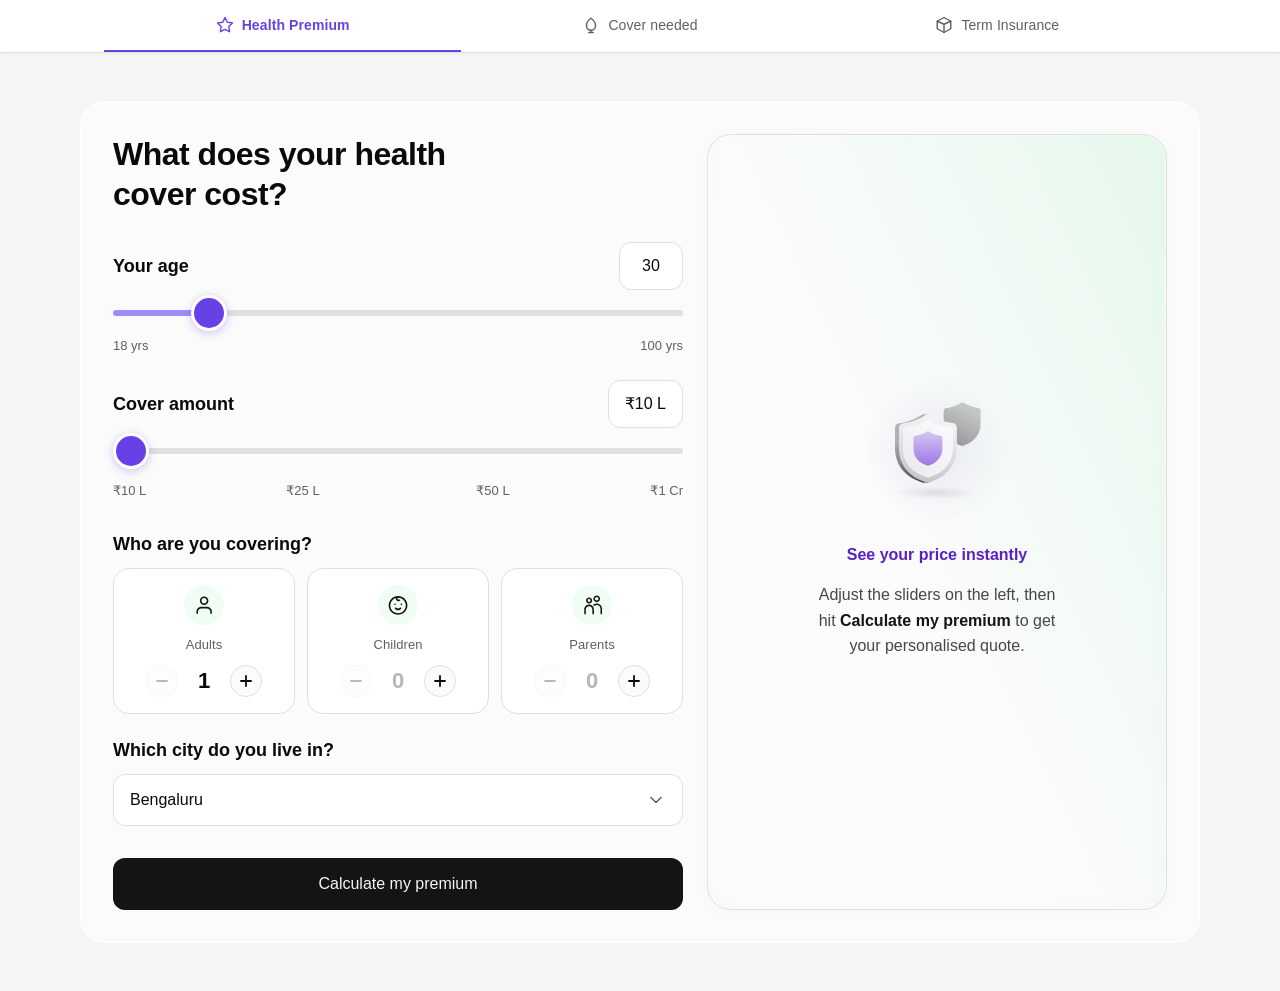
==== commit f4bef253: "feat(v4): remove calculators 2, 3, 4 — keep health premium, cover needed, term insurance - Removed t" ====
--- a/index.html
+++ b/index.html
@@ -19,21 +19,10 @@
           <svg width="18" height="18" viewBox="0 0 18 18" fill="none"><path d="M9 1.5L11.3 6.2L16.5 6.9L12.8 10.5L13.6 15.7L9 13.3L4.4 15.7L5.2 10.5L1.5 6.9L6.7 6.2L9 1.5Z" stroke="currentColor" stroke-width="1.4" stroke-linecap="round" stroke-linejoin="round"/></svg>
           <span>Health Premium</span>
         </button>
-        <button class="tab-btn" data-tab="calc2">
-          <svg width="18" height="18" viewBox="0 0 18 18" fill="none"><path d="M9 16.5C13.1421 16.5 16.5 13.1421 16.5 9C16.5 4.85786 13.1421 1.5 9 1.5C4.85786 1.5 1.5 4.85786 1.5 9C1.5 13.1421 4.85786 16.5 9 16.5Z" stroke="currentColor" stroke-width="1.4"/><path d="M6 9L8.25 11.25L12.75 6.75" stroke="currentColor" stroke-width="1.4" stroke-linecap="round" stroke-linejoin="round"/></svg>
-          <span>Health Cover</span>
-        </button>
-        <button class="tab-btn" data-tab="calc3">
-          <svg width="18" height="18" viewBox="0 0 18 18" fill="none"><path d="M9 1.5V16.5M9 1.5L4.5 6M9 1.5L13.5 6" stroke="currentColor" stroke-width="1.4" stroke-linecap="round" stroke-linejoin="round"/></svg>
-          <span>Term Cover</span>
-        </button>
-        <button class="tab-btn" data-tab="calc4">
-          <svg width="18" height="18" viewBox="0 0 18 18" fill="none"><circle cx="9" cy="9" r="7.5" stroke="currentColor" stroke-width="1.4"/><path d="M9 4.5V9L12 10.5" stroke="currentColor" stroke-width="1.4" stroke-linecap="round" stroke-linejoin="round"/></svg>
-          <span>Term Duration</span>
-        </button>
+
         <button class="tab-btn" data-tab="calc5">
           <svg width="18" height="18" viewBox="0 0 18 18" fill="none"><path d="M9 2.25C9 2.25 4.5 5.25 4.5 9.75C4.5 12.2625 6.5025 14.25 9 14.25C11.4975 14.25 13.5 12.2625 13.5 9.75C13.5 5.25 9 2.25 9 2.25Z" stroke="currentColor" stroke-width="1.4" stroke-linecap="round" stroke-linejoin="round"/><path d="M9 14.25V16.5M6.75 16.5H11.25" stroke="currentColor" stroke-width="1.4" stroke-linecap="round"/></svg>
-          <span>Life Value</span>
+          <span>Cover needed</span>
         </button>
         <button class="tab-btn" data-tab="calc6">
           <svg width="18" height="18" viewBox="0 0 18 18" fill="none"><path d="M9 1.5L2.25 5.25V12.75L9 16.5L15.75 12.75V5.25L9 1.5Z" stroke="currentColor" stroke-width="1.4" stroke-linecap="round" stroke-linejoin="round"/><path d="M9 8.25V16.5M2.25 5.25L9 8.25M9 8.25L15.75 5.25" stroke="currentColor" stroke-width="1.4" stroke-linecap="round" stroke-linejoin="round"/></svg>
@@ -143,7 +132,7 @@
 
         <div class="results-panel">
           <div class="results-content">
-            <div class="shield-icon" hidden>
+            <div class="shield-icon" id="c1-shield" hidden>
               <img src="Porting.svg" alt="Insurance shield" width="182" height="182">
             </div>
             <div class="calc-empty-state" id="c1-empty">
@@ -189,409 +178,12 @@
     </div>
   </section>
 
-  <!-- ========== CALCULATOR 2: Health Cover Recommendation ========== -->
-  <section class="calculator-section" id="calc2">
-    <div class="calculator-wrapper">
-      <div class="calculator-container">
-        <div class="input-panel">
-          <h1 class="calculator-title">How much health cover<br>do you actually need?</h1>
-
-          <div class="slider-group">
-            <div class="slider-header">
-              <label class="slider-label">Your age</label>
-              <div class="slider-value-box"><span id="c2-ageValue">30</span></div>
-            </div>
-            <div class="slider-track-wrapper">
-              <input type="range" id="c2-ageSlider" min="18" max="100" value="30" class="custom-slider">
-            </div>
-            <div class="slider-range"><span>18 yrs</span><span>100 yrs</span></div>
-          </div>
-
-          <div class="slider-group">
-            <div class="slider-header">
-              <label class="slider-label">Your annual income</label>
-              <div class="slider-value-box"><span id="c2-incomeValue">₹30 L</span></div>
-            </div>
-            <div class="slider-track-wrapper">
-              <input type="range" id="c2-incomeSlider" min="1" max="100" value="30" class="custom-slider">
-            </div>
-            <div class="slider-range"><span>₹1L</span><span>₹1Cr</span></div>
-          </div>
-
-          <div class="slider-group">
-            <div class="slider-header">
-              <label class="slider-label">People you want to cover</label>
-              <div class="slider-value-box"><span id="c2-familyValue">2</span></div>
-            </div>
-            <div class="slider-track-wrapper">
-              <input type="range" id="c2-familySlider" min="1" max="6" value="2" class="custom-slider">
-            </div>
-            <div class="slider-range"><span>1</span><span>6</span></div>
-          </div>
-
-          <div class="slider-group">
-            <div class="slider-header">
-              <label class="slider-label">Health cover you already have</label>
-              <div class="slider-value-box"><span id="c2-existingValue">₹30 L</span></div>
-            </div>
-            <div class="slider-track-wrapper">
-              <input type="range" id="c2-existingSlider" min="0" max="100" value="30" class="custom-slider">
-            </div>
-            <div class="slider-range"><span>₹0</span><span>₹1Cr</span></div>
-          </div>
-
-          <div class="slider-group">
-            <div class="slider-header">
-              <label class="slider-label">Cover your employer provides</label>
-              <div class="slider-value-box"><span id="c2-companyValue">₹5 L</span></div>
-            </div>
-            <div class="slider-track-wrapper">
-              <input type="range" id="c2-companySlider" min="0" max="100" value="5" class="custom-slider">
-            </div>
-            <div class="slider-range"><span>₹0</span><span>₹1Cr</span></div>
-          </div>
-
-          <div class="option-group">
-            <label class="option-label">Which city do you live in?</label>
-            <div class="searchable-select" id="c2-citySelect" data-value="bengaluru">
-              <div class="searchable-select-trigger">
-                <span class="searchable-select-text">Bengaluru</span>
-                <svg class="select-chevron" width="20" height="20" viewBox="0 0 20 20" fill="none"><path d="M5 7.5L10 12.5L15 7.5" stroke="currentColor" stroke-width="1.5" stroke-linecap="round" stroke-linejoin="round"/></svg>
-              </div>
-              <div class="searchable-select-dropdown">
-                <div class="searchable-select-search">
-                  <svg width="16" height="16" viewBox="0 0 16 16" fill="none"><circle cx="7" cy="7" r="5.5" stroke="currentColor" stroke-width="1.5"/><path d="M11 11L14 14" stroke="currentColor" stroke-width="1.5" stroke-linecap="round"/></svg>
-                  <input type="text" placeholder="Search city..." class="searchable-select-input">
-                </div>
-                <ul class="searchable-select-options">
-                  <li data-value="bengaluru">Bengaluru</li>
-                  <li data-value="mumbai">Mumbai</li>
-                  <li data-value="delhi">Delhi</li>
-                  <li data-value="chennai">Chennai</li>
-                  <li data-value="hyderabad">Hyderabad</li>
-                  <li data-value="kolkata">Kolkata</li>
-                  <li data-value="pune">Pune</li>
-                  <li data-value="ahmedabad">Ahmedabad</li>
-                  <li data-value="jaipur">Jaipur</li>
-                  <li data-value="other">Other</li>
-                </ul>
-                <p class="searchable-select-no-results">No cities found</p>
-              </div>
-            </div>
-          </div>
-
-        </div>
-
-        <div class="results-panel">
-          <div class="results-content">
-            <div class="shield-icon" hidden>
-              <img src="Porting.svg" alt="Insurance shield" width="182" height="182">
-            </div>
-            <div class="calc-empty-state" id="c2-empty">
-              <div class="calc-empty-icon-wrap">
-                <img src="Porting.svg" alt="" width="120" height="120">
-              </div>
-              <p class="calc-empty-title">Find your ideal cover</p>
-              <p class="calc-empty-subtitle">Fill in your details, then hit <strong>Find my ideal cover</strong> to see what you actually need.</p>
-            </div>
-            <div class="premium-display" id="c2-result" hidden>
-              <p class="premium-amount" id="c2-premiumAmount">₹ 13,700</p>
-              <p class="premium-subtitle">is the cover your family needs</p>
-              <p class="premium-perday" id="c2-perDay">Employer cover alone won't be enough. Here's why.</p>
-            </div>
-            <div class="price-skeleton" id="c2-skeleton" hidden></div>
-            <div class="plans-block" id="c2-plans" hidden>
-              <div class="plans-block-top">
-                <img class="plans-block-icon-img" src="icons/Health Insurance.svg" alt="" width="66" height="66">
-                <p class="plans-block-text" id="c2-plansText">Starting at ₹1,142/month</p>
-              </div>
-              <div class="plans-trust">
-                <span class="plans-trust-item">
-                  <img src="icons/hospital.svg" alt="" width="28" height="28">
-                  Cashless at 14,000+ hospitals
-                </span>
-                <span class="plans-trust-divider"></span>
-                <span class="plans-trust-item">
-                  <img src="icons/Blood test.svg" alt="" width="28" height="28">
-                  No medical test needed
-                </span>
-              </div>
-              <div class="plans-block-bottom">
-                <a class="plans-block-btn" id="c2-plansBtn" href="https://www.acko.com/health-insurance/buy" target="_blank" rel="noopener">
-                  See plans for my family <img src="icons/arrow right.svg" alt="" width="16" height="16">
-                </a>
-              </div>
-            </div>
-          </div>
-        </div>
-
-        <button class="cta-button" data-calc="c2">Find my ideal cover</button>
-      </div>
-    </div>
-  </section>
-
-  <!-- ========== CALCULATOR 3: Term Cover Recommendation ========== -->
-  <section class="calculator-section" id="calc3">
-    <div class="calculator-wrapper">
-      <div class="calculator-container">
-        <div class="input-panel">
-          <h1 class="calculator-title">How much life cover<br>does your family need?</h1>
-
-          <div class="slider-group">
-            <div class="slider-header">
-              <label class="slider-label">Your age</label>
-              <div class="slider-value-box"><span id="c3-ageValue">30</span></div>
-            </div>
-            <div class="slider-track-wrapper">
-              <input type="range" id="c3-ageSlider" min="18" max="100" value="30" class="custom-slider">
-            </div>
-            <div class="slider-range"><span>18 yrs</span><span>100 yrs</span></div>
-          </div>
-
-          <div class="slider-group">
-            <div class="slider-header">
-              <label class="slider-label">Your annual income</label>
-              <div class="slider-value-box"><span id="c3-incomeValue">₹5 L</span></div>
-            </div>
-            <div class="slider-track-wrapper">
-              <input type="range" id="c3-incomeSlider" min="0" max="100" value="5" class="custom-slider">
-            </div>
-            <div class="slider-range"><span>₹0</span><span>₹1Cr</span></div>
-          </div>
-
-          <div class="slider-group">
-            <div class="slider-header">
-              <label class="slider-label">Monthly expenses at home</label>
-              <div class="slider-value-box"><span id="c3-expensesValue">₹10,000</span></div>
-            </div>
-            <div class="slider-track-wrapper">
-              <input type="range" id="c3-expensesSlider" min="5000" max="100000" value="10000" step="1000" class="custom-slider">
-            </div>
-            <div class="slider-range"><span>₹5,000</span><span>₹1L</span></div>
-          </div>
-
-          <div class="slider-group">
-            <div class="slider-header">
-              <label class="slider-label">People who depend on you</label>
-              <div class="slider-value-box"><span id="c3-dependentsValue">2</span></div>
-            </div>
-            <div class="slider-track-wrapper">
-              <input type="range" id="c3-dependentsSlider" min="1" max="6" value="2" class="custom-slider">
-            </div>
-            <div class="slider-range"><span>1</span><span>6</span></div>
-          </div>
-
-          <div class="slider-group">
-            <div class="slider-header">
-              <label class="slider-label">Term cover you already have</label>
-              <div class="slider-value-box"><span id="c3-existingValue">₹30 L</span></div>
-            </div>
-            <div class="slider-track-wrapper">
-              <input type="range" id="c3-existingSlider" min="0" max="100" value="30" class="custom-slider">
-            </div>
-            <div class="slider-range"><span>₹0</span><span>₹1Cr</span></div>
-          </div>
-
-          <div class="slider-group">
-            <div class="slider-header">
-              <label class="slider-label">Loans or liabilities outstanding</label>
-              <div class="slider-value-box"><span id="c3-liabilitiesValue">₹2 L</span></div>
-            </div>
-            <div class="slider-track-wrapper">
-              <input type="range" id="c3-liabilitiesSlider" min="0" max="100" value="2" class="custom-slider">
-            </div>
-            <div class="slider-range"><span>₹0</span><span>₹1Cr</span></div>
-          </div>
-
-          <div class="option-group">
-            <label class="option-label">Goals you want to protect</label>
-            <div class="toggle-buttons multi-select-grid">
-              <button class="toggle-btn multi-btn active" data-calc="c3" data-group="goals" data-value="education">Education</button>
-              <button class="toggle-btn multi-btn" data-calc="c3" data-group="goals" data-value="marriages">Marriages</button>
-              <button class="toggle-btn multi-btn" data-calc="c3" data-group="goals" data-value="kids">Kids</button>
-              <button class="toggle-btn multi-btn" data-calc="c3" data-group="goals" data-value="others">Others</button>
-            </div>
-          </div>
-
-        </div>
-
-        <div class="results-panel">
-          <div class="results-content">
-            <div class="shield-icon" hidden>
-              <img src="Porting.svg" alt="Insurance shield" width="182" height="182">
-            </div>
-            <div class="calc-empty-state" id="c3-empty">
-              <div class="calc-empty-icon-wrap">
-                <img src="Porting.svg" alt="" width="120" height="120">
-              </div>
-              <p class="calc-empty-title">How much cover does your family need?</p>
-              <p class="calc-empty-subtitle">Tell us about your life, then hit <strong>Calculate my cover</strong> to find out.</p>
-            </div>
-            <div class="premium-display" id="c3-result" hidden>
-              <p class="premium-amount" id="c3-premiumAmount">₹ 13,700</p>
-              <p class="premium-subtitle">is the cover your family can't go without</p>
-              <p class="premium-perday" id="c3-perDay">Most people are underinsured by 5x. Are you?</p>
-            </div>
-            <div class="price-skeleton" id="c3-skeleton" hidden></div>
-            <div class="plans-block" id="c3-plans" hidden>
-              <div class="plans-block-top">
-                <img class="plans-block-icon-img" src="icons/Health Insurance.svg" alt="" width="66" height="66">
-                <p class="plans-block-text" id="c3-plansText">₹1 Cr life cover</p>
-              </div>
-              <div class="plans-trust">
-                <span class="plans-trust-item">
-                  <img src="icons/hospital.svg" alt="" width="28" height="28">
-                  Claim paid in 1 day
-                </span>
-                <span class="plans-trust-divider"></span>
-                <span class="plans-trust-item">
-                  <img src="icons/Blood test.svg" alt="" width="28" height="28">
-                  No agents, no paperwork
-                </span>
-              </div>
-              <div class="plans-block-bottom">
-                <a class="plans-block-btn" id="c3-plansBtn" href="https://www.acko.com/term-life-insurance/buy" target="_blank" rel="noopener">
-                  Protect my family now <img src="icons/arrow right.svg" alt="" width="16" height="16">
-                </a>
-              </div>
-            </div>
-          </div>
-        </div>
-
-        <button class="cta-button" data-calc="c3">Calculate my cover</button>
-      </div>
-    </div>
-  </section>
-
-  <!-- ========== CALCULATOR 4: Term Duration Helper ========== -->
-  <section class="calculator-section" id="calc4">
-    <div class="calculator-wrapper">
-      <div class="calculator-container">
-        <div class="input-panel">
-          <h1 class="calculator-title">How long should your<br>term plan last?</h1>
-
-          <div class="slider-group">
-            <div class="slider-header">
-              <label class="slider-label">Your age</label>
-              <div class="slider-value-box"><span id="c4-ageValue">30</span></div>
-            </div>
-            <div class="slider-track-wrapper">
-              <input type="range" id="c4-ageSlider" min="18" max="100" value="30" class="custom-slider">
-            </div>
-            <div class="slider-range"><span>18 yrs</span><span>100 yrs</span></div>
-          </div>
-
-          <div class="slider-group">
-            <div class="slider-header">
-              <label class="slider-label">People who depend on you</label>
-              <div class="slider-value-box"><span id="c4-dependentsValue">2</span></div>
-            </div>
-            <div class="slider-track-wrapper">
-              <input type="range" id="c4-dependentsSlider" min="1" max="6" value="2" class="custom-slider">
-            </div>
-            <div class="slider-range"><span>1</span><span>6</span></div>
-          </div>
-
-          <div class="slider-group">
-            <div class="slider-header">
-              <label class="slider-label">Loans or liabilities outstanding</label>
-              <div class="slider-value-box"><span id="c4-liabilitiesValue">₹2 L</span></div>
-            </div>
-            <div class="slider-track-wrapper">
-              <input type="range" id="c4-liabilitiesSlider" min="0" max="100" value="2" class="custom-slider">
-            </div>
-            <div class="slider-range"><span>₹0</span><span>₹1Cr</span></div>
-          </div>
-
-          <div class="slider-group">
-            <div class="slider-header">
-              <label class="slider-label">Your annual income</label>
-              <div class="slider-value-box"><span id="c4-incomeValue">₹5 L</span></div>
-            </div>
-            <div class="slider-track-wrapper">
-              <input type="range" id="c4-incomeSlider" min="0" max="100" value="5" class="custom-slider">
-            </div>
-            <div class="slider-range"><span>₹0</span><span>₹1Cr</span></div>
-          </div>
-
-          <div class="slider-group">
-            <div class="slider-header">
-              <label class="slider-label">Monthly expenses at home</label>
-              <div class="slider-value-box"><span id="c4-expensesValue">₹10,000</span></div>
-            </div>
-            <div class="slider-track-wrapper">
-              <input type="range" id="c4-expensesSlider" min="5000" max="100000" value="10000" step="1000" class="custom-slider">
-            </div>
-            <div class="slider-range"><span>₹5,000</span><span>₹1L</span></div>
-          </div>
-
-          <div class="slider-group">
-            <div class="slider-header">
-              <label class="slider-label">When do you plan to retire?</label>
-              <div class="slider-value-box"><span id="c4-retireValue">55 yrs</span></div>
-            </div>
-            <div class="slider-track-wrapper">
-              <input type="range" id="c4-retireSlider" min="40" max="60" value="55" class="custom-slider">
-            </div>
-            <div class="slider-range"><span>40 yrs</span><span>60 yrs</span></div>
-          </div>
-
-        </div>
-
-        <div class="results-panel">
-          <div class="results-content">
-            <div class="shield-icon shield-icon-large" hidden>
-              <img src="Porting.svg" alt="Insurance shield" width="182" height="182">
-            </div>
-            <div class="calc-empty-state" id="c4-empty">
-              <div class="calc-empty-icon-wrap">
-                <img src="Porting.svg" alt="" width="120" height="120">
-              </div>
-              <p class="calc-empty-title">How long should you stay covered?</p>
-              <p class="calc-empty-subtitle">Adjust the sliders, then hit <strong>Calculate my term</strong> to get the right answer for your situation.</p>
-            </div>
-            <div class="premium-display" id="c4-result" hidden>
-              <p class="premium-amount" id="c4-yearsAmount">25 years</p>
-              <p class="premium-subtitle">is how long your family needs you covered</p>
-              <p class="premium-perday" id="c4-perDay">Wait a year and your premium gets more expensive</p>
-            </div>
-            <div class="price-skeleton" id="c4-skeleton" hidden></div>
-            <div class="plans-block" id="c4-plans" hidden>
-              <div class="plans-block-top">
-                <img class="plans-block-icon-img" src="icons/Health Insurance.svg" alt="" width="66" height="66">
-                <p class="plans-block-text">Plans from ₹500/month</p>
-              </div>
-              <div class="plans-trust">
-                <span class="plans-trust-item">
-                  <img src="icons/hospital.svg" alt="" width="28" height="28">
-                  Claim paid in 1 day
-                </span>
-                <span class="plans-trust-divider"></span>
-                <span class="plans-trust-item">
-                  <img src="icons/Blood test.svg" alt="" width="28" height="28">
-                  No agents, no paperwork
-                </span>
-              </div>
-              <div class="plans-block-bottom">
-                <a class="plans-block-btn" id="c4-plansBtn" href="https://www.acko.com/term-life-insurance/buy" target="_blank" rel="noopener">
-                  Lock in my rate now <img src="icons/arrow right.svg" alt="" width="16" height="16">
-                </a>
-              </div>
-            </div>
-          </div>
-        </div>
-
-        <button class="cta-button" data-calc="c4">Find my policy term</button>
-      </div>
-    </div>
-  </section>
-
   <!-- ========== CALCULATOR 5: HLV (Human Life Value) Calculator ========== -->
   <section class="calculator-section" id="calc5">
     <div class="calculator-wrapper">
       <div class="calculator-container">
         <div class="input-panel">
-          <h1 class="calculator-title">What would your family<br>lose without you?</h1>
+          <h1 class="calculator-title">How much cover does<br>your family actually need?</h1>
 
           <div class="slider-group">
             <div class="slider-header">
@@ -606,7 +198,7 @@
 
           <div class="slider-group">
             <div class="slider-header">
-              <label class="slider-label">Your annual income</label>
+              <label class="slider-label">What you earn every year</label>
               <div class="slider-value-box"><span id="c5-incomeValue">₹10 L</span></div>
             </div>
             <div class="slider-track-wrapper">
@@ -617,7 +209,7 @@
 
           <div class="slider-group">
             <div class="slider-header">
-              <label class="slider-label">Your annual expenses</label>
+              <label class="slider-label">What you spend every year</label>
               <div class="slider-value-box"><span id="c5-expensesValue">₹4 L</span></div>
             </div>
             <div class="slider-track-wrapper">
@@ -628,7 +220,7 @@
 
           <div class="slider-group">
             <div class="slider-header">
-              <label class="slider-label">When do you plan to retire?</label>
+              <label class="slider-label">When you plan to retire</label>
               <div class="slider-value-box"><span id="c5-retireValue">60 yrs</span></div>
             </div>
             <div class="slider-track-wrapper">
@@ -641,20 +233,20 @@
 
         <div class="results-panel">
           <div class="results-content">
-            <div class="shield-icon" hidden>
+            <div class="shield-icon" id="c5-shield" hidden>
               <img src="Porting.svg" alt="Human life value calculator illustration" width="182" height="182">
             </div>
             <div class="calc-empty-state" id="c5-empty">
               <div class="calc-empty-icon-wrap">
                 <img src="Porting.svg" alt="" width="120" height="120">
               </div>
-              <p class="calc-empty-title">What is your life worth?</p>
-              <p class="calc-empty-subtitle">Fill in your details, then hit <strong>Calculate my HLV</strong> to see the number your family depends on.</p>
+              <p class="calc-empty-title">How much should you be covered for?</p>
+              <p class="calc-empty-subtitle">Fill in your details, then hit <strong>Calculate my cover</strong> to find out.</p>
             </div>
             <div class="premium-display" id="c5-result" hidden>
               <p class="premium-amount" id="c5-hlvAmount">₹ 1,20,00,000</p>
-              <p class="premium-subtitle">is what your family would lose if you're gone</p>
-              <p class="premium-perday" id="c5-perDay">Cover it all for as little as ₹500/month</p>
+              <p class="premium-subtitle">is the cover your family needs if you're not around</p>
+              <p class="premium-perday" id="c5-perDay">You can cover this for as little as ₹500/month</p>
             </div>
             <div class="price-skeleton" id="c5-skeleton" hidden></div>
             <div class="plans-block" id="c5-plans" hidden>
@@ -675,14 +267,14 @@
               </div>
               <div class="plans-block-bottom">
                 <a class="plans-block-btn" id="c5-plansBtn" href="https://www.acko.com/term-life-insurance/buy" target="_blank" rel="noopener">
-                  Cover my life value <img src="icons/arrow right.svg" alt="" width="16" height="16">
+                  Get covered now <img src="icons/arrow right.svg" alt="" width="16" height="16">
                 </a>
               </div>
             </div>
           </div>
         </div>
 
-        <button class="cta-button" data-calc="c5">See what I'm worth to my family</button>
+        <button class="cta-button" data-calc="c5">Calculate my cover</button>
       </div>
     </div>
   </section>
@@ -748,7 +340,7 @@
 
         <div class="results-panel">
           <div class="results-content">
-            <div class="shield-icon" hidden>
+            <div class="shield-icon" id="c6-shield" hidden>
               <img src="Porting.svg" alt="Term insurance calculator" width="182" height="182">
             </div>
             <div class="calc-empty-state" id="c6-empty">
